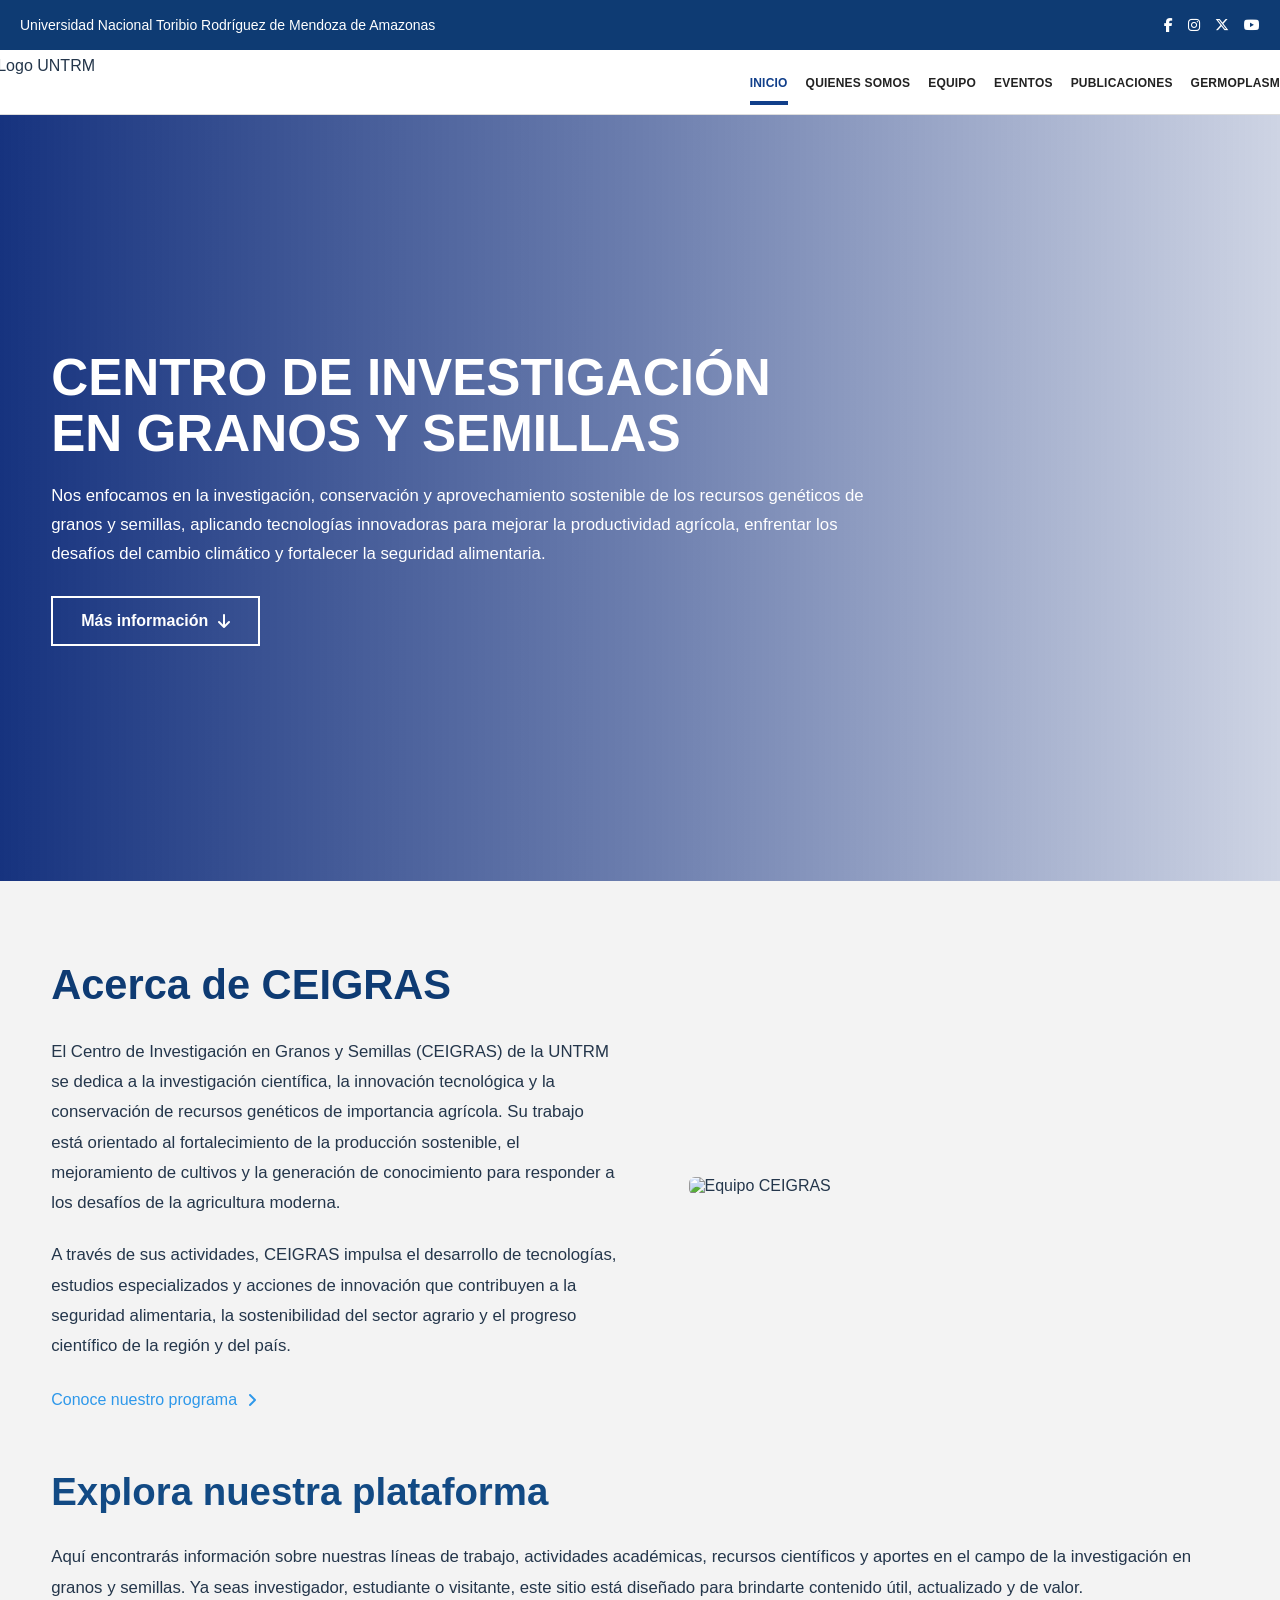
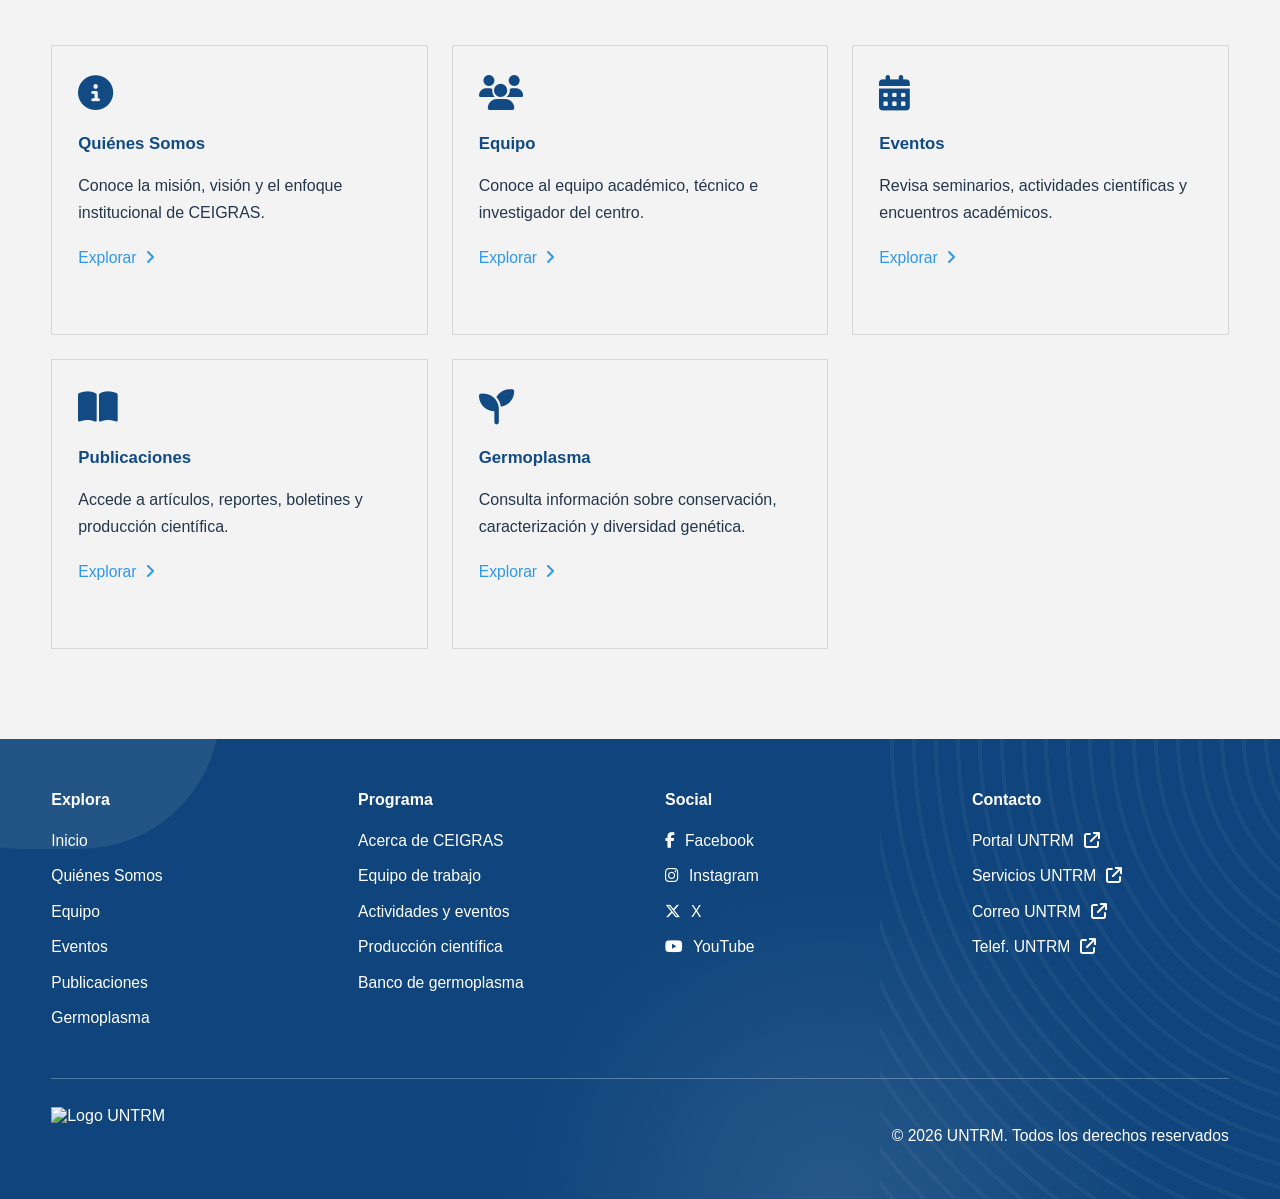
==== docs/index.html @ f695253b "updt" ====
<!DOCTYPE html>
<html lang="es">
<head>
  <meta charset="UTF-8">
  <meta name="viewport" content="width=device-width, initial-scale=1.0">
  <title>CEIGRAS - UNTRM</title>


    <link rel="stylesheet" href="styles.css">

  <link rel="stylesheet"
    href="https://cdnjs.cloudflare.com/ajax/libs/font-awesome/6.5.2/css/all.min.css">
</head>
<body>

  <!-- TOPBAR -->
  <div class="topbar">
    <div class="topbar-content">
      <div class="topbar-left">
        Universidad Nacional Toribio Rodríguez de Mendoza de Amazonas
      </div>

      <div class="topbar-right">
        <a href="https://web.facebook.com/untrm.a/?_rdc=1&_rdr" target="_blank" rel="noopener noreferrer" aria-label="Facebook">
          <i class="fab fa-facebook-f"></i>
        </a>
        <a href="https://www.instagram.com/untrmamazonas/" target="_blank" rel="noopener noreferrer" aria-label="Instagram">
          <i class="fab fa-instagram"></i>
        </a>
        <a href="https://x.com/untrm" target="_blank" rel="noopener noreferrer" aria-label="X">
          <i class="fab fa-x-twitter"></i>
        </a>
        <a href="https://www.youtube.com/@untrm" target="_blank" rel="noopener noreferrer" aria-label="YouTube">
          <i class="fab fa-youtube"></i>
        </a>
      </div>
    </div>
  </div>

  <!-- HEADER -->
  <header class="header">
    <div class="container header-content">
      <img
        src="https://github.com/Victor-Hugo-Baldera/CEIGRAS/blob/main/docs/image/blue.png?raw=true"
        alt="Logo UNTRM"
        class="logo"
      >

      <button class="menu-toggle" id="menu-toggle" aria-label="Abrir menú">
        <i class="fas fa-bars"></i>
      </button>

      <nav class="navbar" id="navbar">
        <ul>
          <li><a href="index.html" class="active">Inicio</a></li>
          <li><a href="quienes-somos.html">Quienes Somos</a></li>
          <li><a href="equipo.html">Equipo</a></li>
          <li><a href="eventos.html">Eventos</a></li>
          <li><a href="publicaciones.html">Publicaciones</a></li>
          <li><a href="germoplasma.html">Germoplasma</a></li>
        </ul>
      </nav>
    </div>
  </header>

  <!-- HERO -->
  <section class="hero">
    <div class="video-wrapper">
      <iframe
        class="hero-video"
        src="https://www.youtube.com/embed/X4vu5pUy82o?autoplay=1&mute=1&loop=1&playlist=X4vu5pUy82o&controls=0&modestbranding=1&start=3&rel=0"
        title="Video CEIGRAS"
        frameborder="0"
        allow="autoplay; fullscreen"
        allowfullscreen>
      </iframe>
    </div>

    <div class="hero-overlay"></div>

    <div class="hero-content">
      <div class="hero-text">
        <h1>
          CENTRO DE INVESTIGACIÓN <br>
          EN GRANOS Y SEMILLAS
        </h1>

        <p>
          Nos enfocamos en la investigación, conservación y aprovechamiento sostenible de los recursos genéticos de granos y semillas, aplicando tecnologías innovadoras para mejorar la productividad agrícola, enfrentar los desafíos del cambio climático y fortalecer la seguridad alimentaria.
        </p>

        <a href="quienes-somos.html" class="btn-hero">
          Más información <i class="fas fa-arrow-down"></i>
        </a>
      </div>
    </div>
  </section>

  <!-- ACERCA DE CEIGRAS -->
  <section class="about-section">
    <div class="container about-grid">
      <div class="about-text">
        <h2>Acerca de CEIGRAS</h2>

        <p>
          El Centro de Investigación en Granos y Semillas (CEIGRAS) de la UNTRM se dedica a la investigación científica, la innovación tecnológica y la conservación de recursos genéticos de importancia agrícola. Su trabajo está orientado al fortalecimiento de la producción sostenible, el mejoramiento de cultivos y la generación de conocimiento para responder a los desafíos de la agricultura moderna.
        </p>

        <p>
          A través de sus actividades, CEIGRAS impulsa el desarrollo de tecnologías, estudios especializados y acciones de innovación que contribuyen a la seguridad alimentaria, la sostenibilidad del sector agrario y el progreso científico de la región y del país.
        </p>

        <a href="quienes-somos.html" class="about-link">
          Conoce nuestro programa <i class="fas fa-angle-right"></i>
        </a>
      </div>

      <div class="about-image">
        <img
          src="https://pbs.twimg.com/media/HDjlBqubEAEdrPy.jpg"
          alt="Equipo CEIGRAS"
        >
      </div>
    </div>
  </section>

  <!-- EXPLORA NUESTRA PLATAFORMA -->
  <section class="explore-section">
    <div class="container">
      <h2>Explora nuestra plataforma</h2>

      <p class="explore-intro">
        Aquí encontrarás información sobre nuestras líneas de trabajo, actividades académicas, recursos científicos y aportes en el campo de la investigación en granos y semillas. Ya seas investigador, estudiante o visitante, este sitio está diseñado para brindarte contenido útil, actualizado y de valor.
      </p>

      <div class="explore-grid">

        <div class="explore-card">
          <div class="explore-icon">
            <i class="fas fa-circle-info"></i>
          </div>
          <h3>Quiénes Somos</h3>
          <p>
            Conoce la misión, visión y el enfoque institucional de CEIGRAS.
          </p>
          <a href="quienes-somos.html">Explorar <i class="fas fa-angle-right"></i></a>
        </div>

        <div class="explore-card">
          <div class="explore-icon">
            <i class="fas fa-users"></i>
          </div>
          <h3>Equipo</h3>
          <p>
            Conoce al equipo académico, técnico e investigador del centro.
          </p>
          <a href="equipo.html">Explorar <i class="fas fa-angle-right"></i></a>
        </div>

        <div class="explore-card">
          <div class="explore-icon">
            <i class="fas fa-calendar-alt"></i>
          </div>
          <h3>Eventos</h3>
          <p>
            Revisa seminarios, actividades científicas y encuentros académicos.
          </p>
          <a href="eventos.html">Explorar <i class="fas fa-angle-right"></i></a>
        </div>

        <div class="explore-card">
          <div class="explore-icon">
            <i class="fas fa-book-open"></i>
          </div>
          <h3>Publicaciones</h3>
          <p>
            Accede a artículos, reportes, boletines y producción científica.
          </p>
          <a href="publicaciones.html">Explorar <i class="fas fa-angle-right"></i></a>
        </div>

        <div class="explore-card">
          <div class="explore-icon">
            <i class="fas fa-seedling"></i>
          </div>
          <h3>Germoplasma</h3>
          <p>
            Consulta información sobre conservación, caracterización y diversidad genética.
          </p>
          <a href="germoplasma.html">Explorar <i class="fas fa-angle-right"></i></a>
        </div>

      </div>
    </div>
  </section>

  <!-- FOOTER -->
  <footer class="footer">
    <div class="footer-overlay"></div>

    <div class="container footer-content">
      <div class="footer-top">

        <div class="footer-column">
          <h4>Explora</h4>
          <ul>
            <li><a href="index.html">Inicio</a></li>
            <li><a href="quienes-somos.html">Quiénes Somos</a></li>
            <li><a href="equipo.html">Equipo</a></li>
            <li><a href="eventos.html">Eventos</a></li>
            <li><a href="publicaciones.html">Publicaciones</a></li>
            <li><a href="germoplasma.html">Germoplasma</a></li>
          </ul>
        </div>

        <div class="footer-column">
          <h4>Programa</h4>
          <ul>
            <li><a href="quienes-somos.html">Acerca de CEIGRAS</a></li>
            <li><a href="equipo.html">Equipo de trabajo</a></li>
            <li><a href="eventos.html">Actividades y eventos</a></li>
            <li><a href="publicaciones.html">Producción científica</a></li>
            <li><a href="germoplasma.html">Banco de germoplasma</a></li>
          </ul>
        </div>

        <div class="footer-column">
          <h4>Social</h4>
          <ul>
            <li>
              <a href="https://web.facebook.com/untrm.a/?_rdc=1&_rdr" target="_blank" rel="noopener noreferrer">
                <i class="fab fa-facebook-f"></i> Facebook
              </a>
            </li>
            <li>
              <a href="https://www.instagram.com/untrmamazonas/" target="_blank" rel="noopener noreferrer">
                <i class="fab fa-instagram"></i> Instagram
              </a>
            </li>
            <li>
              <a href="https://x.com/untrm" target="_blank" rel="noopener noreferrer">
                <i class="fab fa-x-twitter"></i> X
              </a>
            </li>
            <li>
              <a href="https://www.youtube.com/@untrm" target="_blank" rel="noopener noreferrer">
                <i class="fab fa-youtube"></i> YouTube
              </a>
            </li>
          </ul>
        </div>

        <div class="footer-column">
          <h4>Contacto</h4>
          <ul>
            <li>
              <a href="https://www.untrm.edu.pe/" target="_blank" rel="noopener noreferrer">
                Portal UNTRM <i class="fas fa-arrow-up-right-from-square"></i>
              </a>
            </li>
            <li>
              <a href="https://www.google.com/maps/place/Universidad+Nacional+Toribio+Rodr%C3%ADguez+de+Mendoza+de+Amazonas/@-6.2335356,-77.85574,17z/data=!3m1!4b1!4m6!3m5!1s0x91b6ab71f5b27271:0xfe42b2de3efad5e6!8m2!3d-6.2335409!4d-77.8531651!16s%2Fg%2F125_c890p?coh=245189&entry=tts&g_ep=EgoyMDI1MDUxMS4wIPu8ASoJLDEwMjExNDU1SAFQAw%3D%3D&skid=b320fc22-ab5b-4687-818e-54b7d80af6f4" target="_blank" rel="noopener noreferrer">
                Servicios UNTRM <i class="fas fa-arrow-up-right-from-square"></i>
              </a>
            </li>
            <li>
              <a href="informes@untrm.edu.pe">
                Correo UNTRM <i class="fas fa-arrow-up-right-from-square"></i>
              </a>
            </li>
            <li>
              <a href="tel:(041) 477694">
                Telef. UNTRM <i class="fas fa-arrow-up-right-from-square"></i>
              </a>
            </li>
          </ul>
        </div>

      </div>

      <div class="footer-divider"></div>

      <div class="footer-bottom">
        <div class="footer-logo">
          <img src="https://github.com/Victor-Hugo-Baldera/CEIGRAS/blob/main/docs/image/white.png?raw=true" alt="Logo UNTRM">
        </div>

        <div class="footer-copy">
          © 2026 UNTRM. Todos los derechos reservados
        </div>
      </div>
    </div>
  </footer>

  <script>
    const toggle = document.getElementById("menu-toggle");
    const navbar = document.getElementById("navbar");

    toggle.addEventListener("click", () => {
      navbar.classList.toggle("active");
    });
  </script>

</body>
</html>
---- docs/styles.css ----
* {
  margin: 0;
  padding: 0;
  box-sizing: border-box;
}

:root {
  --blue-dark: #0e3b73;
  --blue-main: #113f8a;
  --blue-light: #2e98ea;
  --text-dark: #24364b;
  --bg-soft: #f3f3f3;
}

html,
body {
  overflow-x: hidden;
}

body {
  font-family: 'Montserrat', sans-serif;
  color: var(--text-dark);
  background: #fff;
}

/* CONTENEDOR */
.container {
  width: 92%;
  max-width: 1300px;
  margin: 0 auto;
}

/* TOPBAR */
.topbar {
  background: var(--blue-dark);
  color: #fff;
  font-size: 14px;
  padding: 0 20px;
}

.topbar-content {
  width: 100%;
  min-height: 50px;
  display: flex;
  justify-content: space-between;
  align-items: center;
}

.topbar-left {
  margin-left: 0;
  font-weight: 500;
}

.topbar-right {
  display: flex;
  gap: 15px;
}

.topbar a {
  color: #fff;
  text-decoration: none;
  transition: 0.3s;
}

.topbar a:hover {
  transform: translateY(-2px);
  opacity: 0.8;
}

/* HEADER */
.header {
  background: #fff;
  border-bottom: 1px solid #ddd;
}

.header-content {
  display: flex;
  align-items: center;
  justify-content: space-between;  
  height: 64px;
  padding: 0 40px;  
}

.logo {
  height: 50px;
  width: auto;  margin-left: -110px;
  display: block;
  flex-shrink: 0;
}

/* NAVBAR */
.navbar {
  flex: 0 0 auto;
  margin-left: auto;
  margin-right: -100px;
}

.navbar ul {
  list-style: none;
  display: flex;
  align-items: center;
  gap: 18px;
}

.navbar a {
  text-decoration: none;
  color: #222;
  font-weight: 700;
  font-size: 12px;
  letter-spacing: 0.2px;
  position: relative;
  padding: 29px 0 27px;
  display: inline-block;
  text-transform: uppercase;
}

.navbar a:hover {
  color: var(--blue-main);
}

.navbar a.active {
  color: var(--blue-main);
}

.navbar a.active::after {
  content: "";
  position: absolute;
  width: 100%;
  height: 4px;
  background: var(--blue-main);
  bottom: 12px;
  left: 0;
}

/* HERO */
.hero {
  position: relative;
  width: 100vw;
  height: calc(100vh - 134px);
  min-height: 650px;
  overflow: hidden;
}

.video-wrapper {
  position: absolute;
  inset: 0;
  overflow: hidden;
}

.hero-video {
  position: absolute;
  top: 50%;
  left: 50%;
  width: 100vw;
  height: 56.25vw;
  min-width: 177.78vh;
  min-height: 100vh;
  transform: translate(-50%, -50%);
  pointer-events: none;
}

.hero-overlay {
  position: absolute;
  inset: 0;
  background: linear-gradient(
    to right,
    rgba(10, 40, 120, 0.95),
    rgba(10, 40, 120, 0.60),
    rgba(10, 40, 120, 0.20)
  );
}

.hero-content {
  position: relative;
  height: 100%;
  display: flex;
  align-items: center;
}

.hero-text {
  width: 92%;
  max-width: 1300px;
  margin: 0 auto;
  color: white;
}

.hero-text h1 {
  font-size: 3.2rem;
  line-height: 1.1;
  margin-bottom: 20px;
  max-width: 780px;
  font-weight: 800;
}

.hero-text p {
  max-width: 840px;
  line-height: 1.7;
  margin-bottom: 28px;
  font-size: 1.05rem;
  font-weight: 400;
}

.btn-hero {
  border: 2px solid white;
  padding: 14px 28px;
  color: white;
  text-decoration: none;
  display: inline-flex;
  align-items: center;
  gap: 10px;
  font-weight: 700;
  transition: 0.3s;
}

.btn-hero:hover {
  background: rgba(255, 255, 255, 0.10);
}

/* ACERCA DE CEIGRAS */
.about-section {
  background: var(--bg-soft);
  padding: 80px 0 30px;
}

.about-grid {
  display: grid;
  grid-template-columns: 1.05fr 1fr;
  gap: 70px;
  align-items: center;
}

.about-text h2 {
  font-size: 2.6rem;
  color: var(--blue-dark);
  margin-bottom: 28px;
  font-weight: 800;
}

.about-text p {
  font-size: 1.05rem;
  line-height: 1.8;
  margin-bottom: 22px;
  max-width: 700px;
  font-weight: 400;
}

.about-link {
  display: inline-flex;
  align-items: center;
  gap: 10px;
  margin-top: 8px;
  color: var(--blue-light);
  font-size: 1rem;
  text-decoration: none;
  border-bottom: 1px solid transparent;
  transition: 0.3s;
  font-weight: 500;
}

.about-link:hover {
  border-color: var(--blue-light);
}

.about-image img {
  width: 100%;
  max-width: 700px;
  display: block;
  border-radius: 6px;
  object-fit: cover;
  margin-left: auto;
}

/* EXPLORA NUESTRA PLATAFORMA */
.explore-section {
  background: #f3f3f3;
  padding: 30px 0 90px;
}

.explore-section h2 {
  font-size: 2.4rem;
  color: #124a84;
  margin-bottom: 28px;
  font-weight: 800;
}

.explore-intro {
  font-size: 1.05rem;
  line-height: 1.8;
  max-width: 1200px;
  color: #24364b;
  margin-bottom: 42px;
}

.explore-grid {
  display: grid;
  grid-template-columns: repeat(5, 1fr);
  gap: 24px;
}

.explore-card {
  background: transparent;
  border: 1px solid #d7d7d7;
  padding: 28px 26px;
  min-height: 290px;
  transition: 0.3s ease;
}

.explore-card:hover {
  transform: translateY(-4px);
  background: #ffffff;
}

.explore-icon {
  font-size: 2.2rem;
  color: #124a84;
  margin-bottom: 18px;
}

.explore-card h3 {
  font-size: 1.05rem;
  line-height: 1.45;
  color: #124a84;
  margin-bottom: 16px;
  font-weight: 800;
}

.explore-card p {
  font-size: 1rem;
  line-height: 1.7;
  color: #24364b;
  margin-bottom: 22px;
}

.explore-card a {
  color: #2e98ea;
  text-decoration: none;
  font-size: 0.98rem;
  display: inline-flex;
  align-items: center;
  gap: 8px;
  font-weight: 500;
}

.explore-card a:hover {
  text-decoration: underline;
}

/* FOOTER */
.footer {
  position: relative;
  background: #0f457c;
  color: #ffffff;
  overflow: hidden;
  padding: 52px 0 34px;
}

.footer::before {
  content: "";
  position: absolute;
  top: -30px;
  left: -120px;
  width: 340px;
  height: 140px;
  background: rgba(255, 255, 255, 0.08);
  border-radius: 0 0 180px 180px;
}

.footer::after {
  content: "";
  position: absolute;
  right: -120px;
  top: 0;
  width: 520px;
  height: 100%;
  background:
    repeating-radial-gradient(
      circle at top right,
      rgba(255,255,255,0.12) 0 4px,
      transparent 4px 22px
    );
  opacity: 0.35;
  pointer-events: none;
}

.footer-overlay {
  position: absolute;
  inset: 0;
  background:
    radial-gradient(circle at 65% 100%, rgba(255,255,255,0.10), transparent 35%);
  pointer-events: none;
}

.footer-content {
  position: relative;
  z-index: 2;
}

.footer-top {
  display: grid;
  grid-template-columns: repeat(4, 1fr);
  gap: 50px;
}

.footer-column h4 {
  font-size: 1rem;
  margin-bottom: 20px;
  font-weight: 700;
}

.footer-column ul {
  list-style: none;
}

.footer-column li {
  margin-bottom: 12px;
}

.footer-column a {
  color: #ffffff;
  text-decoration: none;
  font-size: 0.98rem;
  display: inline-flex;
  align-items: center;
  gap: 10px;
  line-height: 1.5;
  font-weight: 500;
}

.footer-column a:hover {
  opacity: 0.85;
}

.footer-divider {
  height: 1px;
  background: rgba(255, 255, 255, 0.28);
  margin: 36px 0 28px;
}

.footer-bottom {
  display: flex;
  justify-content: space-between;
  align-items: center;
  gap: 30px;
}

.footer-logo img {
  height: 58px;
  width: auto;
  display: block;
}

.footer-copy {
  font-size: 0.98rem;
  text-align: right;
}

/* HERO DE PÁGINA INTERNA */
.page-hero {
  background: #f3f3f3;
  padding: 60px 0 50px;
}

.page-hero h1 {
  font-size: 2.7rem;
  color: #124a84;
  margin-bottom: 12px;
  font-weight: 800;
}

.page-hero p {
  max-width: 900px;
  font-size: 1.05rem;
  line-height: 1.7;
  color: #24364b;
}

/* QUIÉNES SOMOS */
.identity-section {
  background: #f3f3f3;
  padding: 10px 0 70px;
}

.identity-grid {
  display: grid;
  grid-template-columns: 1.1fr 0.9fr;
  gap: 50px;
  align-items: center;
}

.identity-box {
  background: #ffffff;
  border-left: 6px solid #113f8a;
  padding: 38px 36px;
  box-shadow: 0 10px 28px rgba(0, 0, 0, 0.06);
  border-radius: 8px;
}

.identity-box h2 {
  font-size: 2rem;
  color: #113f8a;
  margin-bottom: 10px;
  font-weight: 800;
}

.identity-line {
  width: 90px;
  height: 4px;
  background: #113f8a;
  margin-bottom: 22px;
  border-radius: 5px;
}

.identity-box p {
  font-size: 1.04rem;
  line-height: 1.8;
  color: #24364b;
  margin-bottom: 18px;
}

.identity-box p:last-child {
  margin-bottom: 0;
}

.identity-image img {
  width: 100%;
  display: block;
  border-radius: 10px;
  object-fit: cover;
  min-height: 430px;
}

/* MISIÓN - VISIÓN - OBJETIVOS */
.mv-section {
  background: #113f8a;
  padding: 75px 0;
}

.mv-grid {
  display: grid;
  grid-template-columns: repeat(3, 1fr);
  gap: 28px;
}

.mv-card {
  background: rgba(255, 255, 255, 0.08);
  border: 1px solid rgba(255, 255, 255, 0.14);
  border-radius: 12px;
  padding: 34px 26px;
  color: #ffffff;
  transition: 0.3s ease;
}

.mv-card:hover {
  transform: translateY(-4px);
  background: rgba(255, 255, 255, 0.12);
}

.mv-icon {
  width: 70px;
  height: 70px;
  border-radius: 50%;
  background: #ffffff;
  color: #113f8a;
  display: flex;
  align-items: center;
  justify-content: center;
  font-size: 1.8rem;
  margin-bottom: 18px;
}

.mv-card h3 {
  font-size: 1.7rem;
  margin-bottom: 14px;
  font-weight: 700;
}

.mv-card p {
  font-size: 1rem;
  line-height: 1.8;
}

/* IMAGEN FINAL */
.final-image img {
  width: 100%;
  height: 360px;
  object-fit: cover;
  display: block;
}

/* RESPONSIVE */
@media (max-width: 1300px) {
  .explore-grid {
    grid-template-columns: repeat(3, 1fr);
  }
}

@media (max-width: 1100px) {
  .about-grid,
  .identity-grid {
    grid-template-columns: 1fr;
    gap: 40px;
  }

  .about-image img {
    margin-left: 0;
    max-width: 100%;
  }

  .identity-image img {
    min-height: auto;
    max-height: 500px;
  }
}

@media (max-width: 992px) {
  .header-content {
    flex-direction: row;
    justify-content: center;
    height: auto;
    padding: 15px 0;
    gap: 10px;
  }

  .logo {
    margin-left: 0;
  }

  .navbar ul {
    flex-wrap: wrap;
    justify-content: center;
    gap: 18px;
  }

  .hero {
    height: 85vh;
    min-height: 560px;
  }

  .hero-text h1 {
    font-size: 2.7rem;
  }

  .hero-text p {
    font-size: 1rem;
  }

  .explore-grid {
    grid-template-columns: repeat(2, 1fr);
  }

  .footer-top {
    grid-template-columns: repeat(2, 1fr);
    gap: 35px;
  }

  .footer-bottom {
    flex-direction: column;
    align-items: flex-start;
  }

  .footer-copy {
    text-align: left;
  }

  .mv-grid {
    grid-template-columns: 1fr;
  }
}

@media (max-width: 768px) {
  .topbar-content {
    flex-direction: column;
    justify-content: center;
    gap: 8px;
    padding: 10px 0;
    text-align: center;
  }

  .hero-text h1 {
    font-size: 2.2rem;
  }

  .about-section {
    padding: 65px 0 25px;
  }

  .about-text h2,
  .explore-section h2,
  .page-hero h1 {
    font-size: 2rem;
  }

  .about-text p,
  .page-hero p {
    font-size: 1rem;
  }

  .explore-section {
    padding: 25px 0 70px;
  }

  .explore-grid,
  .footer-top {
    grid-template-columns: 1fr;
  }

  .footer-logo img {
    height: 50px;
  }

  .identity-box {
    padding: 28px 22px;
  }

  .identity-box h2 {
    font-size: 1.7rem;
  }

  .mv-section {
    padding: 55px 0;
  }

  .mv-card h3 {
    font-size: 1.4rem;
  }

  .final-image img {
    height: 220px;
  }
}

/* TEAM */
/* =========================
   PERSONAL
========================= */
.team-section {
  background: #f3f3f3;
  padding: 10px 0 80px;
}

.team-section-alt {
  padding-top: 20px;
}

.team-section h2 {
  font-size: 2.4rem;
  color: #124a84;
  margin-bottom: 44px;
  font-weight: 800;
}

.team-grid {
  display: grid;
  grid-template-columns: repeat(4, 1fr);
  gap: 42px 28px;
  justify-items: center;
}

.team-card {
  text-align: center;
  cursor: pointer;
  transition: 0.3s ease;
  width: 100%;
  max-width: 260px;
}

.team-card:hover {
  transform: translateY(-5px);
}

.team-card img {
  width: 170px;
  height: 170px;
  border-radius: 50%;
  object-fit: cover;
  display: block;
  margin: 0 auto 16px;
  transition: 0.3s ease;
}

.team-card:hover img {
  transform: scale(1.04);
}

.team-card p {
  font-size: 1rem;
  font-weight: 600;
  line-height: 1.5;
  color: #24364b;
}

/* MODAL */
.modal {
  display: none;
  position: fixed;
  inset: 0;
  z-index: 9999;
  background: rgba(0, 0, 0, 0.55);
  justify-content: center;
  align-items: center;
  padding: 30px;
}

.modal-content {
  background: #ffffff;
  width: 100%;
  max-width: 1150px;
  padding: 36px 48px 40px;
  border-radius: 4px;
  position: relative;
  box-shadow: 0 20px 50px rgba(0, 0, 0, 0.25);
}

.close {
  position: absolute;
  top: 18px;
  right: 18px;
  width: 46px;
  height: 46px;
  border: 1px solid #d8d8d8;
  background: #fff;
  font-size: 2rem;
  line-height: 1;
  cursor: pointer;
  color: #222;
}

#modal-title {
  font-size: 2rem;
  color: #124a84;
  font-weight: 800;
  margin-bottom: 14px;
}

.modal-divider {
  height: 1px;
  background: #d7d7d7;
  margin-bottom: 30px;
}

.modal-body {
  display: grid;
  grid-template-columns: 220px 1fr;
  gap: 36px;
  align-items: start;
}

.modal-body img {
  width: 100%;
  max-width: 220px;
  border-radius: 4px;
  display: block;
}

.modal-text-box h3 {
  font-size: 1.2rem;
  color: #333;
  margin-bottom: 14px;
  font-weight: 800;
}

.modal-text-box p {
  font-size: 1.05rem;
  line-height: 1.6;
  color: #444;
}

/* RESPONSIVE PERSONAL */
@media (max-width: 1100px) {
  .team-grid {
    grid-template-columns: repeat(3, 1fr);
  }

  .modal-content {
    padding: 30px;
  }
}

@media (max-width: 992px) {
  .team-grid {
    grid-template-columns: repeat(2, 1fr);
  }

  .modal-body {
    grid-template-columns: 1fr;
  }

  .modal-body img {
    max-width: 260px;
  }
}

@media (max-width: 600px) {
  .team-grid {
    grid-template-columns: 1fr;
  }

  .modal {
    padding: 16px;
  }

  .modal-content {
    padding: 22px 18px 24px;
  }

  #modal-title {
    font-size: 1.5rem;
    padding-right: 40px;
  }

  .close {
    width: 40px;
    height: 40px;
    font-size: 1.7rem;
    top: 12px;
    right: 12px;
  }
}

/* =========================
   EVENTOS
========================= */
.events-section {
  background: #f3f3f3;
  padding: 10px 0 70px;
}

.events-grid {
  display: grid;
  grid-template-columns: repeat(3, 1fr);
  gap: 26px;
}

.event-card {
  background: #fff;
  border-radius: 16px;
  overflow: hidden;
  box-shadow: 0 12px 28px rgba(0, 0, 0, 0.08);
  transition: 0.3s ease;
}

.event-card:hover {
  transform: translateY(-6px);
}

.event-image-wrap {
  position: relative;
}

.event-image {
  width: 100%;
  height: 250px;
  object-fit: cover;
  display: block;
}

.event-tag {
  position: absolute;
  top: 14px;
  left: 14px;
  background: #0077d9;
  color: #fff;
  font-size: 0.95rem;
  font-weight: 700;
  padding: 12px 18px;
  border-radius: 6px;
}

.event-date-box {
  position: absolute;
  top: 14px;
  right: 14px;
  width: 66px;
  background: #fff;
  border-radius: 12px;
  text-align: center;
  padding: 12px 8px;
  box-shadow: 0 8px 18px rgba(0, 0, 0, 0.10);
}

.event-date-box .month {
  display: block;
  font-size: 0.9rem;
  font-weight: 700;
  color: #124a84;
  margin-bottom: 4px;
}

.event-date-box .day {
  display: block;
  font-size: 2rem;
  line-height: 1;
  font-weight: 800;
  color: #124a84;
}

.event-date-box .year {
  display: block;
  font-size: 0.9rem;
  color: #2e98ea;
  margin-top: 6px;
}

.event-content {
  padding: 22px 24px 20px;
}

.event-meta {
  font-size: 1rem;
  color: #6b7280;
  margin-bottom: 14px;
  display: flex;
  align-items: center;
  gap: 8px;
}

.event-content h3 {
  font-size: 1.15rem;
  line-height: 1.45;
  color: #0f3f79;
  margin-bottom: 14px;
  font-weight: 800;
}

.event-content p {
  font-size: 1rem;
  line-height: 1.7;
  color: #6b7280;
  margin-bottom: 18px;
}

.event-btn {
  display: inline-flex;
  align-items: center;
  gap: 10px;
  background: #0f3f79;
  color: #fff;
  text-decoration: none;
  padding: 14px 18px;
  border-radius: 10px;
  font-weight: 700;
}

.event-btn:hover {
  opacity: 0.92;
}

/* =========================
   DETALLE DE EVENTO / NOTICIA
========================= */
.news-detail-section {
  background: #f3f3f3;
  padding: 70px 0 80px;
}

.news-detail-grid {
  display: grid;
  grid-template-columns: 1.55fr 0.75fr;
  gap: 34px;
  align-items: start;
}

.news-main {
  background: #fff;
  padding: 36px 40px;
  border-radius: 14px;
  box-shadow: 0 12px 26px rgba(0, 0, 0, 0.06);
}

.news-main h1 {
  font-size: 2rem;
  line-height: 1.35;
  color: #0f3f79;
  margin-bottom: 12px;
  font-weight: 800;
}

.news-author {
  font-size: 0.8rem;
  font-weight: 700;
  color: #124a84;
  text-transform: uppercase;
  margin-bottom: 8px;
}

.news-date {
  font-size: 0.9rem;
  color: #6b7280;
  margin-bottom: 24px;
}

.news-main-image {
  width: 100%;
  max-width: 700px;
  display: block;
  margin: 0 auto 28px;
  border-radius: 8px;
}

.news-text p {
  font-size: 1rem;
  line-height: 1.9;
  color: #4b5563;
  margin-bottom: 18px;
  text-align: justify;
}

.news-share {
  display: flex;
  align-items: center;
  gap: 10px;
  margin-top: 24px;
  flex-wrap: wrap;
}

.news-share span {
  font-weight: 600;
  color: #24364b;
  margin-right: 4px;
}

.news-share a {
  width: 34px;
  height: 34px;
  border-radius: 50%;
  display: inline-flex;
  align-items: center;
  justify-content: center;
  background: #0f3f79;
  color: #fff;
  text-decoration: none;
  font-size: 0.9rem;
}

/* SIDEBAR */
.news-sidebar {
  background: #fff;
  border-radius: 14px;
  overflow: hidden;
  box-shadow: 0 12px 26px rgba(0, 0, 0, 0.06);
  position: sticky;
  top: 20px;
}

.news-sidebar h3 {
  background: #0f3f79;
  color: #fff;
  font-size: 1rem;
  font-weight: 700;
  padding: 14px 18px;
}

.sidebar-news-list {
  max-height: 520px;
  overflow-y: auto;
}

.sidebar-news-item {
  display: grid;
  grid-template-columns: 82px 1fr;
  gap: 12px;
  padding: 14px 16px;
  border-bottom: 1px solid #e5e7eb;
  text-decoration: none;
}

.sidebar-news-item img {
  width: 82px;
  height: 58px;
  object-fit: cover;
  border-radius: 4px;
}

.sidebar-news-item h4 {
  font-size: 0.88rem;
  line-height: 1.35;
  color: #0f3f79;
  margin-bottom: 6px;
  font-weight: 700;
}

.sidebar-news-item span {
  font-size: 0.78rem;
  color: #6b7280;
}

.sidebar-more-link {
  display: block;
  text-align: center;
  padding: 14px 16px;
  color: #0f3f79;
  font-weight: 700;
  text-decoration: none;
}

/* RESPONSIVE EVENTOS */
@media (max-width: 1200px) {
  .events-grid {
    grid-template-columns: repeat(2, 1fr);
  }

  .news-detail-grid {
    grid-template-columns: 1fr;
  }

  .news-sidebar {
    position: static;
  }
}

@media (max-width: 768px) {
  .events-grid {
    grid-template-columns: 1fr;
  }

  .news-main {
    padding: 24px 20px;
  }

  .news-main h1 {
    font-size: 1.5rem;
  }
}

/* =========================
   PUBLICACIONES 
========================= */
.journal-section {
  background: #f3f3f3;
  padding: 10px 0 80px;
}

.journal-grid {
  display: grid;
  grid-template-columns: repeat(3, 1fr);
  gap: 24px;
  align-items: start;
}

.journal-card {
  background: #fff;
  border-radius: 16px;
  overflow: hidden;
  box-shadow: 0 10px 26px rgba(0, 0, 0, 0.08);
  transition: 0.3s ease;
  text-align: center;
}

.journal-card:hover {
  transform: translateY(-6px);
}

.journal-image-wrap {
  position: relative;
  padding: 12px 12px 0;
}

.journal-image {
  width: 100%;
  height: 430px;
  object-fit: cover;
  border-radius: 8px 8px 0 0;
  display: block;
}

.journal-tag {
  position: absolute;
  top: 24px;
  left: 24px;
  background: #0077d9;
  color: #fff;
  font-size: 0.95rem;
  font-weight: 700;
  padding: 12px 16px;
  border-radius: 6px;
}

.journal-date-box {
  position: absolute;
  top: 24px;
  right: 24px;
  width: 56px;
  background: #fff;
  border-radius: 12px;
  text-align: center;
  padding: 12px 6px;
  box-shadow: 0 8px 18px rgba(0, 0, 0, 0.10);
}

.journal-date-box .month {
  display: block;
  font-size: 0.85rem;
  font-weight: 700;
  color: #4b6785;
  margin-bottom: 6px;
}

.journal-date-box .day {
  display: block;
  font-size: 2rem;
  line-height: 1;
  font-weight: 800;
  color: #124a84;
}

.journal-date-box .year {
  display: block;
  font-size: 0.8rem;
  color: #2e98ea;
  margin-top: 8px;
}

.journal-content {
  padding: 18px 18px 22px;
}

.journal-content h3 {
  font-size: 0.98rem;
  line-height: 1.5;
  color: #0f3f79;
  font-weight: 800;
  min-height: 62px;
  margin-bottom: 18px;
}

.journal-btn {
  display: inline-flex;
  align-items: center;
  gap: 10px;
  background: #0f3f79;
  color: #fff;
  text-decoration: none;
  padding: 13px 22px;
  border-radius: 10px;
  font-weight: 700;
}

.journal-btn:hover {
  opacity: 0.92;
}

/* RESPONSIVE */
@media (max-width: 1200px) {
  .journal-grid {
    grid-template-columns: repeat(2, 1fr);
  }
}

@media (max-width: 768px) {
  .journal-grid {
    grid-template-columns: 1fr;
  }

  .journal-image {
    height: 380px;
  }
}
/* GERMPOLASMA */
.germoplasma-intro {
  padding: 40px 0;
  text-align: center;
  color: #555;
}

.germoplasma-section {
  padding: 60px 0;
  background: #f3f3f3;
}

.germoplasma-grid {
  display: grid;
  grid-template-columns: repeat(4, 1fr);
  gap: 25px;
}

.germ-card {
  background: #fff;
  border-radius: 14px;
  overflow: hidden;
  box-shadow: 0 10px 20px rgba(0,0,0,0.08);
  transition: 0.3s;
}

.germ-card:hover {
  transform: translateY(-6px);
}

.germ-card img {
  width: 100%;
  height: 220px;
  object-fit: cover;
}

.germ-content {
  padding: 20px;
}

.germ-content h3 {
  color: #0f3f79;
  margin-bottom: 8px;
}

.germ-content p {
  font-size: 0.95rem;
  color: #555;
}

.germ-link {
  display: inline-block;
  margin-top: 15px;
  padding: 10px 20px;
  background: #113f8a;
  color: #fff;
  text-decoration: none;
  border-radius: 6px;
  font-weight: 600;
  font-size: 0.9rem;
  transition: 0.3s;
}

.germ-link:hover {
  background: #0e3b73;
  transform: translateX(3px);
}


.news-gallery {
  margin-top: 40px;
}

.gallery-grid {
  display: grid;
  grid-template-columns: repeat(3, 1fr);
  gap: 15px;
}

.gallery-grid img {
  width: 100%;
  height: 180px;
  object-fit: cover;
  border-radius: 10px;
  transition: 0.3s;
}

.gallery-grid img:hover {
  transform: scale(1.05);
}


/* =========================
   MENU MOVIL
========================= */
.menu-toggle {
  display: none;
  background: none;
  border: none;
  font-size: 1.8rem;
  color: var(--blue-main);
  cursor: pointer;
}

@media (max-width: 768px) {
  .header-content {
    flex-direction: row !important;
    justify-content: space-between;
    align-items: center;
    padding: 12px 20px;
    position: relative;
  }

  .logo {
    margin-left: 0 !important;
    height: 42px;
  }

  .menu-toggle {
    display: block;
  }

  .navbar {
    position: absolute;
    top: 100%;
    left: 0;
    width: 100%;
    margin-left: 0;
    margin-right: 0;
    background: #ffffff;
    border-top: 1px solid #e5e7eb;
    box-shadow: 0 10px 20px rgba(0,0,0,0.08);
    display: none;
    z-index: 999;
  }

  .navbar.active {
    display: block;
  }

  .navbar ul {
    flex-direction: column;
    align-items: flex-start;
    gap: 0;
    padding: 10px 0;
  }

  .navbar li {
    width: 100%;
  }

  .navbar a {
    display: block;
    width: 100%;
    padding: 14px 20px;
    font-size: 14px;
    border-bottom: 1px solid #f1f1f1;
  }

  .navbar a.active::after {
    display: none;
  }
}


/* RESPONSIVE GERMPOLASMA */

/* Tablet */
@media (max-width: 992px) {
  .germoplasma-grid {
    grid-template-columns: repeat(2, 1fr);
  }

  .gallery-grid {
    grid-template-columns: repeat(2, 1fr);
  }
}

/* Celular */
@media (max-width: 768px) {
  .germoplasma-grid {
    grid-template-columns: 1fr;
  }

  .gallery-grid {
    grid-template-columns: 1fr;
  }
}

.social-links a {
  text-decoration: none;
  margin-right: 10px;
  font-size: 22px;
  display: inline-block;
}

.social-links a i {
  vertical-align: middle;
}

.team-card p {
  margin-top: 10px;
  font-weight: 600;
  color: #163a63;
}

.team-card img {
  border-radius: 50%;
  cursor: pointer;
  transition: 0.3s;
}

.team-card img:hover {
  transform: scale(1.05);
}

.social-links a {
  font-size: 26px;
  margin: 0 8px;
  text-decoration: none;
}

/* Colores */
.google {
  color: #4285F4;
}

.github {
  color: #181717;
}


.journal-grid {
  display: grid;
  grid-template-columns: repeat(3, 1fr);
  gap: 28px;
}

@media (max-width: 992px) {
  .journal-grid {
    grid-template-columns: repeat(2, 1fr);
  }
}

@media (max-width: 576px) {
  .journal-grid {
    grid-template-columns: 1fr;
  }
}
.journal-image {
  width: 100%;
  max-height: 300px;
  height: auto;
  display: block;
  border-radius: 18px;
}


.team-grid {
  display: grid;
  grid-template-columns: repeat(4, 1fr);
  gap: 40px;
  justify-items: center;
}

.team-card {
  text-align: center;
}

.team-card img {
  width: 150px;
  height: 150px;
  border-radius: 50%;
  object-fit: cover;
}

.team-card p {
  margin-top: 10px;
  font-weight: 600;
  color: #163a63;
}

.social-links {
  margin-top: 8px;
}

.social-links a {
  font-size: 26px;
  margin: 0 8px;
  text-decoration: none;
}

.google {
  color: #4285F4;
}

.github {
  color: #181717;
}

@media (max-width: 900px) {
  .team-grid {
    grid-template-columns: repeat(2, 1fr);
  }
}

@media (max-width: 500px) {
  .team-grid {
    grid-template-columns: 1fr;
  }
}

/* ICONOS REDES */
.social-links a {
  font-size: 26px;
  margin: 0 8px;
  text-decoration: none;
  transition: transform 0.2s;
}

.social-links a:hover {
  transform: scale(1.15);
}

/* GOOGLE SCHOLAR (azul) */
.social-links a.google {
  color: #4285F4;
}

/* GITHUB (negro original) */
.social-links a.github {
  color: #181717;
}

body {
  font-family: Arial, sans-serif;
}

.gallery-grid {
  display: grid;
  grid-template-columns: repeat(auto-fit, minmax(180px, 1fr));
  gap: 10px;
}

.gallery-grid img {
  width: 100%;
  border-radius: 8px;
  cursor: pointer;
  transition: transform 0.3s ease;
}

.gallery-grid img:hover {
  transform: scale(1.03);
}

.modal {
  display: none;
  position: fixed;
  z-index: 999;
  left: 0;
  top: 0;
  width: 100%;
  height: 100%;
  background-color: rgba(0, 0, 0, 0.85);
  justify-content: center;
  align-items: center;
}

.modal-contenido {
  max-width: 90%;
  max-height: 85%;
  border-radius: 10px;
}

.cerrar {
  position: absolute;
  top: 20px;
  right: 35px;
  color: white;
  font-size: 40px;
  font-weight: bold;
  cursor: pointer;
}
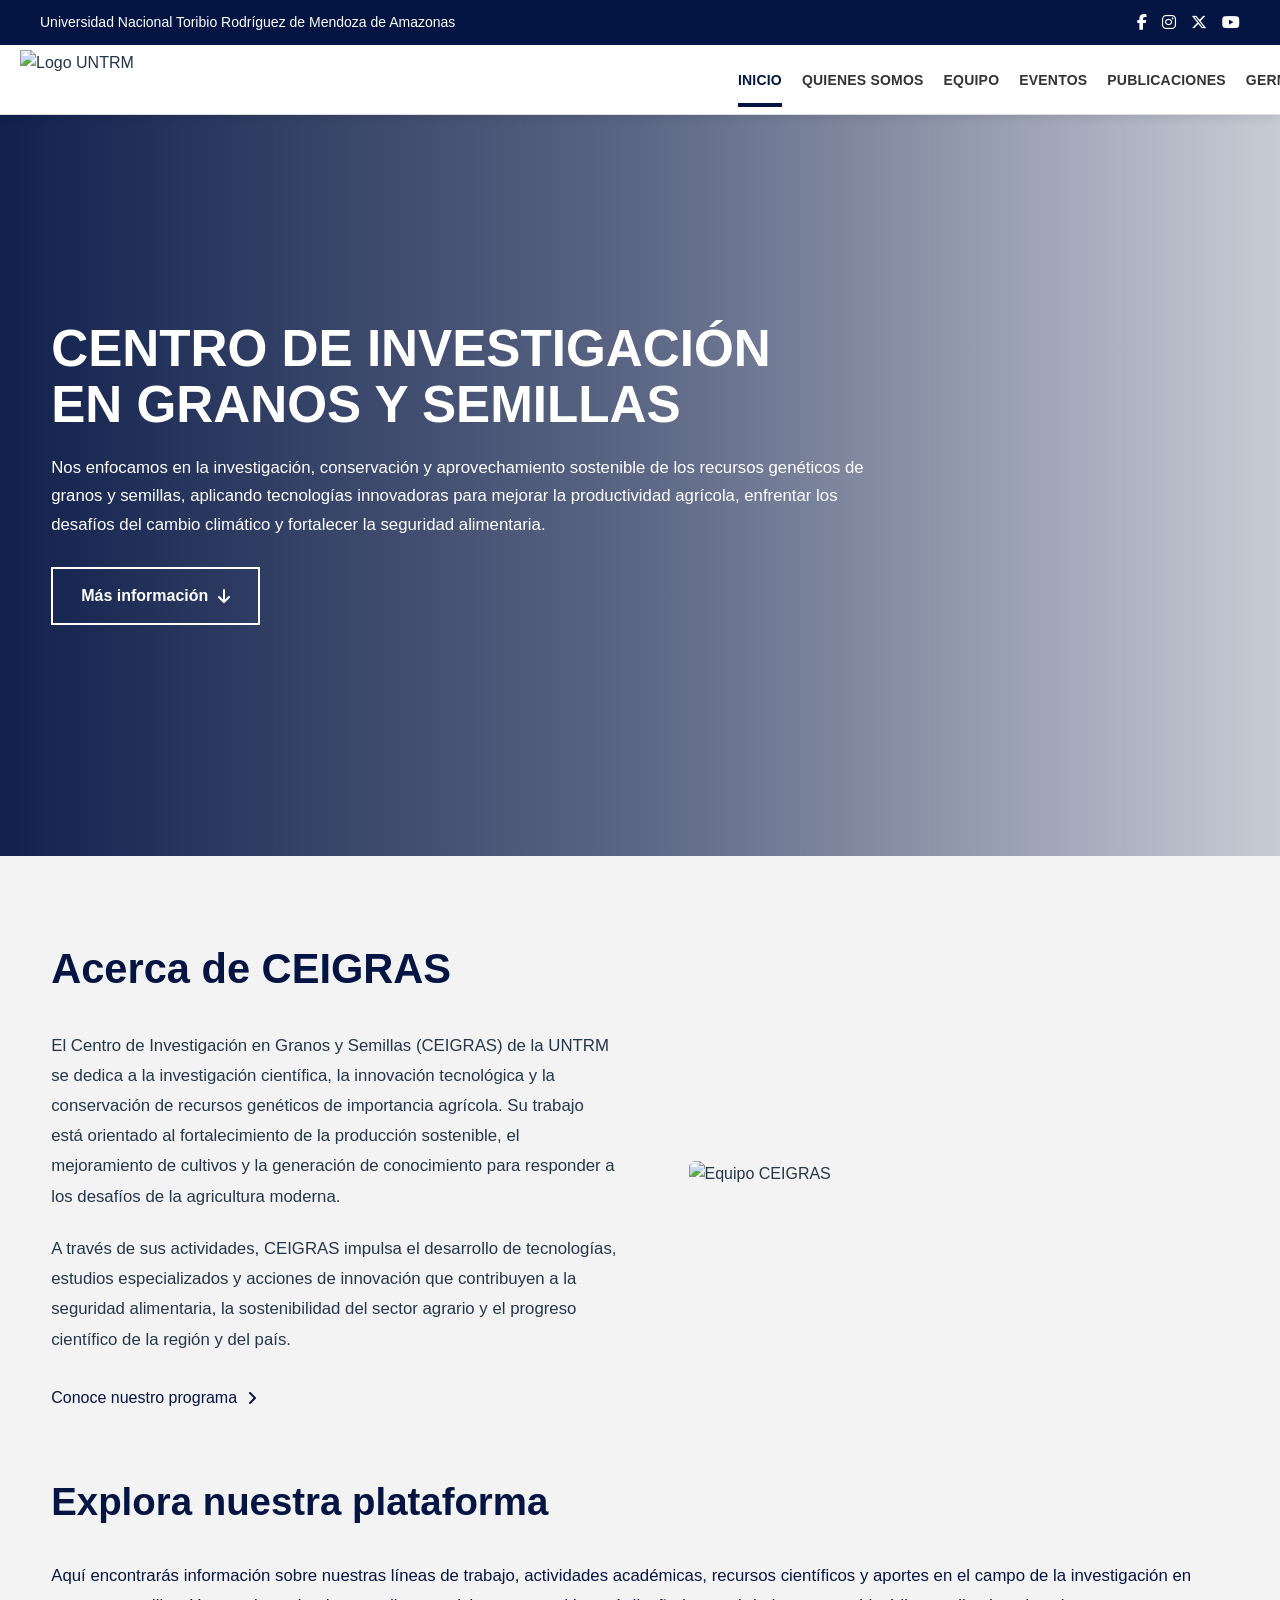
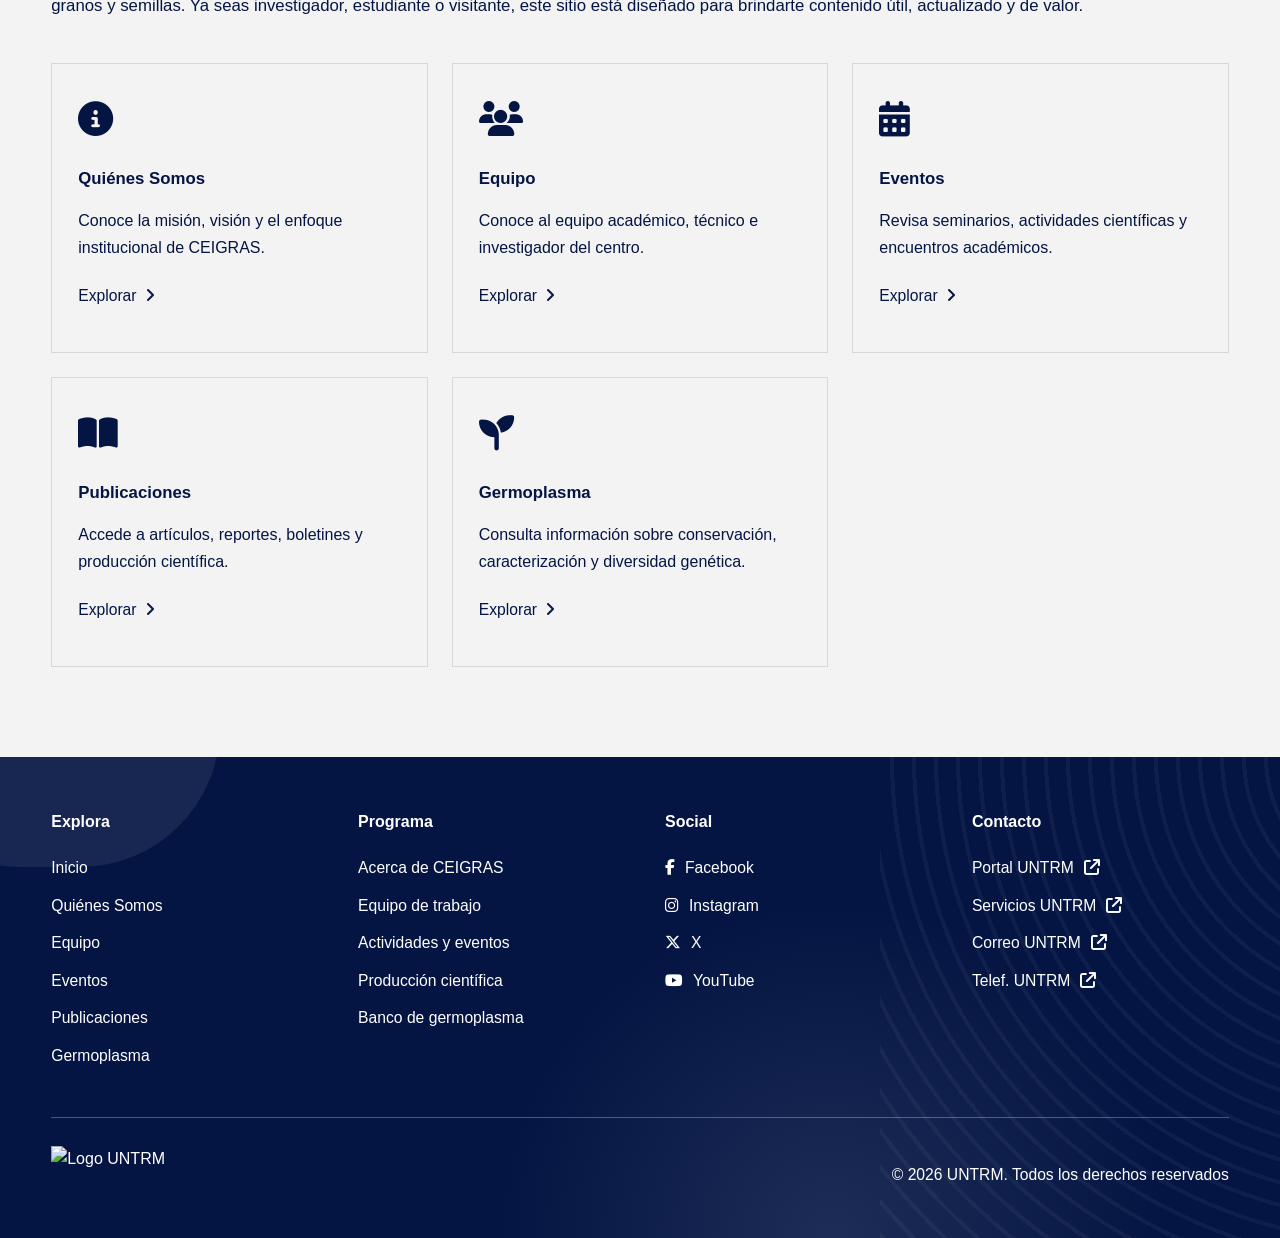
==== commit addfc42a: "updt" ====
--- a/docs/index.html
+++ b/docs/index.html
@@ -44,6 +44,10 @@
         src="https://github.com/Victor-Hugo-Baldera/CEIGRAS/blob/main/docs/image/blue.png?raw=true"
         alt="Logo UNTRM"
         class="logo"
+        onclick="window.location.href='index.html'"
+        role="link"
+        tabindex="0"
+        onkeydown="if(event.key==='Enter'||event.key===' '){event.preventDefault(); window.location.href='index.html';}"
       >
 
       <button class="menu-toggle" id="menu-toggle" aria-label="Abrir menú">
--- a/docs/styles.css
+++ b/docs/styles.css
@@ -5,9 +5,9 @@
 }
 
 :root {
-  --blue-dark: #0e3b73;
-  --blue-main: #113f8a;
-  --blue-light: #2e98ea;
+  --blue-dark: #041543;
+  --blue-main: #041543;
+  --blue-light: #041543;
   --text-dark: #24364b;
   --bg-soft: #f3f3f3;
 }
@@ -21,6 +21,11 @@
   font-family: 'Montserrat', sans-serif;
   color: var(--text-dark);
   background: #fff;
+  line-height: 1.6;
+}
+
+body.modal-open {
+  overflow: hidden;
 }
 
 /* CONTENEDOR */
@@ -83,9 +88,29 @@
 
 .logo {
   height: 50px;
-  width: auto;  margin-left: -110px;
+  width: auto;
+  margin-left: 0;
   display: block;
   flex-shrink: 0;
+  cursor: pointer;
+}
+
+.logo-link {
+  display: inline-flex;
+  align-items: center;
+  margin-left: -110px;
+}
+
+section p,
+section li,
+section h1,
+section h2,
+section h3,
+section h4,
+.germ-content,
+.modal-text-box p,
+.modal-text-box h3 {
+  text-align: left;
 }
 
 /* NAVBAR */
@@ -164,9 +189,9 @@
   inset: 0;
   background: linear-gradient(
     to right,
-    rgba(10, 40, 120, 0.95),
-    rgba(10, 40, 120, 0.60),
-    rgba(10, 40, 120, 0.20)
+    rgba(4, 21, 67, 0.95),
+    rgba(4, 21, 67, 0.65),
+    rgba(4, 21, 67, 0.22)
   );
 }
 
@@ -278,7 +303,7 @@
 
 .explore-section h2 {
   font-size: 2.4rem;
-  color: #124a84;
+  color: #041543;
   margin-bottom: 28px;
   font-weight: 800;
 }
@@ -287,7 +312,7 @@
   font-size: 1.05rem;
   line-height: 1.8;
   max-width: 1200px;
-  color: #24364b;
+  color: #041543;
   margin-bottom: 42px;
 }
 
@@ -312,14 +337,14 @@
 
 .explore-icon {
   font-size: 2.2rem;
-  color: #124a84;
+  color: #041543;
   margin-bottom: 18px;
 }
 
 .explore-card h3 {
   font-size: 1.05rem;
   line-height: 1.45;
-  color: #124a84;
+  color: #041543;
   margin-bottom: 16px;
   font-weight: 800;
 }
@@ -327,12 +352,12 @@
 .explore-card p {
   font-size: 1rem;
   line-height: 1.7;
-  color: #24364b;
+  color: #041543;
   margin-bottom: 22px;
 }
 
 .explore-card a {
-  color: #2e98ea;
+  color: #041543;
   text-decoration: none;
   font-size: 0.98rem;
   display: inline-flex;
@@ -348,7 +373,7 @@
 /* FOOTER */
 .footer {
   position: relative;
-  background: #0f457c;
+  background: #041543;
   color: #ffffff;
   overflow: hidden;
   padding: 52px 0 34px;
@@ -462,7 +487,7 @@
 
 .page-hero h1 {
   font-size: 2.7rem;
-  color: #124a84;
+  color: #041543;
   margin-bottom: 12px;
   font-weight: 800;
 }
@@ -471,7 +496,7 @@
   max-width: 900px;
   font-size: 1.05rem;
   line-height: 1.7;
-  color: #24364b;
+  color: #041543;
 }
 
 /* QUIÉNES SOMOS */
@@ -489,7 +514,7 @@
 
 .identity-box {
   background: #ffffff;
-  border-left: 6px solid #113f8a;
+  border-left: 6px solid #041543;
   padding: 38px 36px;
   box-shadow: 0 10px 28px rgba(0, 0, 0, 0.06);
   border-radius: 8px;
@@ -497,7 +522,7 @@
 
 .identity-box h2 {
   font-size: 2rem;
-  color: #113f8a;
+  color: #041543;
   margin-bottom: 10px;
   font-weight: 800;
 }
@@ -505,7 +530,7 @@
 .identity-line {
   width: 90px;
   height: 4px;
-  background: #113f8a;
+  background: #041543;
   margin-bottom: 22px;
   border-radius: 5px;
 }
@@ -513,7 +538,7 @@
 .identity-box p {
   font-size: 1.04rem;
   line-height: 1.8;
-  color: #24364b;
+  color: #041543;
   margin-bottom: 18px;
 }
 
@@ -531,7 +556,7 @@
 
 /* MISIÓN - VISIÓN - OBJETIVOS */
 .mv-section {
-  background: #113f8a;
+  background: #041543;
   padding: 75px 0;
 }
 
@@ -560,7 +585,7 @@
   height: 70px;
   border-radius: 50%;
   background: #ffffff;
-  color: #113f8a;
+  color: #041543;
   display: flex;
   align-items: center;
   justify-content: center;
@@ -744,7 +769,7 @@
 
 .team-section h2 {
   font-size: 2.4rem;
-  color: #124a84;
+  color: #041543;
   margin-bottom: 44px;
   font-weight: 800;
 }
@@ -786,7 +811,7 @@
   font-size: 1rem;
   font-weight: 600;
   line-height: 1.5;
-  color: #24364b;
+  color: #041543;
 }
 
 /* MODAL */
@@ -795,16 +820,19 @@
   position: fixed;
   inset: 0;
   z-index: 9999;
-  background: rgba(0, 0, 0, 0.55);
+  background: rgba(0, 0, 0, 0.65);
   justify-content: center;
-  align-items: center;
-  padding: 30px;
+  align-items: flex-start;
+  padding: 120px 24px 40px;
+  overflow-y: auto;
 }
 
 .modal-content {
   background: #ffffff;
   width: 100%;
   max-width: 1150px;
+  max-height: calc(100vh - 140px);
+  overflow-y: auto;
   padding: 36px 48px 40px;
   border-radius: 4px;
   position: relative;
@@ -827,7 +855,7 @@
 
 #modal-title {
   font-size: 2rem;
-  color: #124a84;
+  color: #041543;
   font-weight: 800;
   margin-bottom: 14px;
 }
@@ -958,7 +986,7 @@
   position: absolute;
   top: 14px;
   left: 14px;
-  background: #0077d9;
+  background: #041543;
   color: #fff;
   font-size: 0.95rem;
   font-weight: 700;
@@ -982,7 +1010,7 @@
   display: block;
   font-size: 0.9rem;
   font-weight: 700;
-  color: #124a84;
+  color: #041543;
   margin-bottom: 4px;
 }
 
@@ -991,13 +1019,13 @@
   font-size: 2rem;
   line-height: 1;
   font-weight: 800;
-  color: #124a84;
+  color: #041543;
 }
 
 .event-date-box .year {
   display: block;
   font-size: 0.9rem;
-  color: #2e98ea;
+  color: #041543;
   margin-top: 6px;
 }
 
@@ -1017,7 +1045,7 @@
 .event-content h3 {
   font-size: 1.15rem;
   line-height: 1.45;
-  color: #0f3f79;
+  color: var(--blue-main);
   margin-bottom: 14px;
   font-weight: 800;
 }
@@ -1033,7 +1061,7 @@
   display: inline-flex;
   align-items: center;
   gap: 10px;
-  background: #0f3f79;
+  background: var(--blue-main);
   color: #fff;
   text-decoration: none;
   padding: 14px 18px;
@@ -1070,7 +1098,7 @@
 .news-main h1 {
   font-size: 2rem;
   line-height: 1.35;
-  color: #0f3f79;
+  color: var(--blue-main);
   margin-bottom: 12px;
   font-weight: 800;
 }
@@ -1078,7 +1106,7 @@
 .news-author {
   font-size: 0.8rem;
   font-weight: 700;
-  color: #124a84;
+  color: #041543;
   text-transform: uppercase;
   margin-bottom: 8px;
 }
@@ -1115,7 +1143,7 @@
 
 .news-share span {
   font-weight: 600;
-  color: #24364b;
+  color: #041543;
   margin-right: 4px;
 }
 
@@ -1126,7 +1154,7 @@
   display: inline-flex;
   align-items: center;
   justify-content: center;
-  background: #0f3f79;
+  background: var(--blue-main);
   color: #fff;
   text-decoration: none;
   font-size: 0.9rem;
@@ -1143,7 +1171,7 @@
 }
 
 .news-sidebar h3 {
-  background: #0f3f79;
+  background: var(--blue-main);
   color: #fff;
   font-size: 1rem;
   font-weight: 700;
@@ -1174,7 +1202,7 @@
 .sidebar-news-item h4 {
   font-size: 0.88rem;
   line-height: 1.35;
-  color: #0f3f79;
+  color: var(--blue-main);
   margin-bottom: 6px;
   font-weight: 700;
 }
@@ -1188,7 +1216,7 @@
   display: block;
   text-align: center;
   padding: 14px 16px;
-  color: #0f3f79;
+  color: var(--blue-main);
   font-weight: 700;
   text-decoration: none;
 }
@@ -1267,7 +1295,7 @@
   position: absolute;
   top: 24px;
   left: 24px;
-  background: #0077d9;
+  background: #041543;
   color: #fff;
   font-size: 0.95rem;
   font-weight: 700;
@@ -1291,7 +1319,7 @@
   display: block;
   font-size: 0.85rem;
   font-weight: 700;
-  color: #4b6785;
+  color: #041543;
   margin-bottom: 6px;
 }
 
@@ -1300,13 +1328,13 @@
   font-size: 2rem;
   line-height: 1;
   font-weight: 800;
-  color: #124a84;
+  color: #041543;
 }
 
 .journal-date-box .year {
   display: block;
   font-size: 0.8rem;
-  color: #2e98ea;
+  color: #041543;
   margin-top: 8px;
 }
 
@@ -1317,7 +1345,7 @@
 .journal-content h3 {
   font-size: 0.98rem;
   line-height: 1.5;
-  color: #0f3f79;
+  color: var(--blue-main);
   font-weight: 800;
   min-height: 62px;
   margin-bottom: 18px;
@@ -1327,7 +1355,7 @@
   display: inline-flex;
   align-items: center;
   gap: 10px;
-  background: #0f3f79;
+  background: var(--blue-main);
   color: #fff;
   text-decoration: none;
   padding: 13px 22px;
@@ -1396,7 +1424,7 @@
 }
 
 .germ-content h3 {
-  color: #0f3f79;
+  color: var(--blue-main);
   margin-bottom: 8px;
 }
 
@@ -1409,7 +1437,7 @@
   display: inline-block;
   margin-top: 15px;
   padding: 10px 20px;
-  background: #113f8a;
+  background: var(--blue-main);
   color: #fff;
   text-decoration: none;
   border-radius: 6px;
@@ -1419,7 +1447,7 @@
 }
 
 .germ-link:hover {
-  background: #0e3b73;
+  background: var(--blue-dark);
   transform: translateX(3px);
 }
 
@@ -1440,6 +1468,7 @@
   object-fit: cover;
   border-radius: 10px;
   transition: 0.3s;
+  cursor: zoom-in;
 }
 
 .gallery-grid img:hover {
@@ -1558,7 +1587,7 @@
 .team-card p {
   margin-top: 10px;
   font-weight: 600;
-  color: #163a63;
+  color: #041543;
 }
 
 .team-card img {
@@ -1579,7 +1608,7 @@
 
 /* Colores */
 .google {
-  color: #4285F4;
+  color: #041543;
 }
 
 .github {
@@ -1634,7 +1663,7 @@
 .team-card p {
   margin-top: 10px;
   font-weight: 600;
-  color: #163a63;
+  color: #041543;
 }
 
 .social-links {
@@ -1648,7 +1677,7 @@
 }
 
 .google {
-  color: #4285F4;
+  color: #041543;
 }
 
 .github {
@@ -1681,7 +1710,7 @@
 
 /* GOOGLE SCHOLAR (azul) */
 .social-links a.google {
-  color: #4285F4;
+  color: #041543;
 }
 
 /* GITHUB (negro original) */
@@ -1740,4 +1769,221 @@
 }
 
 
-
+* {
+    margin: 0;
+    padding: 0;
+    box-sizing: border-box;
+}
+
+body {
+    padding-top: 15px; 
+    font-family: Arial, sans-serif;
+}
+
+.topbar {
+    position: fixed;
+    top: 0;
+    left: 0;
+    width: 100%;
+    height: 45px;
+    background-color: #041543; 
+    color: white;
+    z-index: 2000;
+    display: flex;
+    align-items: center;
+}
+
+.topbar-content {
+    width: 100%;
+    max-width: 1300px;
+    margin: 0 auto;
+    padding: 0 20px;
+    display: flex;
+    justify-content: space-between;
+    align-items: center;
+}
+
+.topbar-left {
+    font-size: 14px;
+    font-weight: 400;
+}
+
+.topbar-right {
+    display: flex;
+    gap: 15px;
+}
+
+.topbar-right a {
+    color: white;
+    font-size: 16px;
+    transition: opacity 0.3s;
+}
+
+.header {
+    position: fixed;
+    top: 45px; 
+    left: 0;
+    width: 100%;
+    height: 70px;
+    background-color: #ffffff;
+    z-index: 1000;
+    box-shadow: 0 2px 10px rgba(0,0,0,0.1);
+    display: flex;
+    align-items: center;
+}
+
+.header-content {
+    width: 100%;
+    max-width: 1300px;
+    margin: 0 auto;
+    padding: 0 20px;
+    display: flex;
+    justify-content: space-between;
+    align-items: center;
+}
+
+.logo {
+    height: 60px;
+    width: auto;
+}
+
+.navbar ul {
+    display: flex;
+    gap: 20px;
+    list-style: none;
+}
+
+.navbar ul li a {
+    text-decoration: none;
+    color: #333;
+    font-weight: 600;
+    font-size: 14px;
+    transition: color 0.3s;
+}
+
+.navbar ul li a:hover, .navbar ul li a.active {
+    color: #041543;
+}
+
+@media (max-width: 768px) {
+    .topbar {
+        height: auto; 
+        padding: 10px 0;
+    }
+
+    .topbar-content {
+        flex-direction: column;
+        gap: 8px;
+        text-align: center;
+    }
+
+    .topbar-left {
+        font-size: 12px;
+        line-height: 1.3;
+    }
+
+    .header {
+        
+        top: 65px; 
+        height: 70px;
+    }
+
+    body {
+        padding-top: 140px; 
+    }
+
+    .navbar {
+        display: none; 
+    }
+    
+    .logo {
+        height: 45px;
+    }
+}
+
+
+/* --- CELULARES --- */
+@media (max-width: 768px) {
+    
+    h1, h2, h3, h4, p, .explore-intro {
+        text-align: center !important;
+    }
+
+    .hero-content {
+        display: flex;
+        justify-content: center;
+        align-items: center;
+        text-align: center;
+    }
+
+    .about-grid {
+        display: flex;
+        flex-direction: column; 
+        align-items: center;
+        gap: 20px;
+    }
+
+    .about-image img {
+        display: block;
+        margin: 0 auto;
+        max-width: 90%; 
+    }
+
+    .btn-hero, .about-link, .explore-card a {
+        display: inline-flex;
+        justify-content: center;
+        align-items: center;
+        margin: 10px auto !important;
+        float: none !important; 
+    }
+
+    .explore-grid {
+        display: flex;
+        flex-direction: column;
+        align-items: center;
+    }
+
+    .explore-card {
+        text-align: center;
+        width: 100%;
+        max-width: 300px; 
+        margin-bottom: 20px;
+    }
+
+    .explore-icon {
+        display: flex;
+        justify-content: center;
+        margin-bottom: 10px;
+    }
+
+    .footer-content {
+        text-align: center;
+    }
+
+    .footer-column ul {
+        padding: 0;
+        list-style: none;
+    }
+
+    .footer-column ul li {
+        margin-bottom: 10px;
+    }
+
+    .footer-column h4::after {
+        left: 50%; 
+        transform: translateX(-50%);
+    }
+
+    .footer-bottom {
+        flex-direction: column;
+        gap: 15px;
+        text-align: center;
+    }
+}
+
+@media (min-width: 769px) {
+  body {
+    padding-top: 90px;
+  }
+}
+
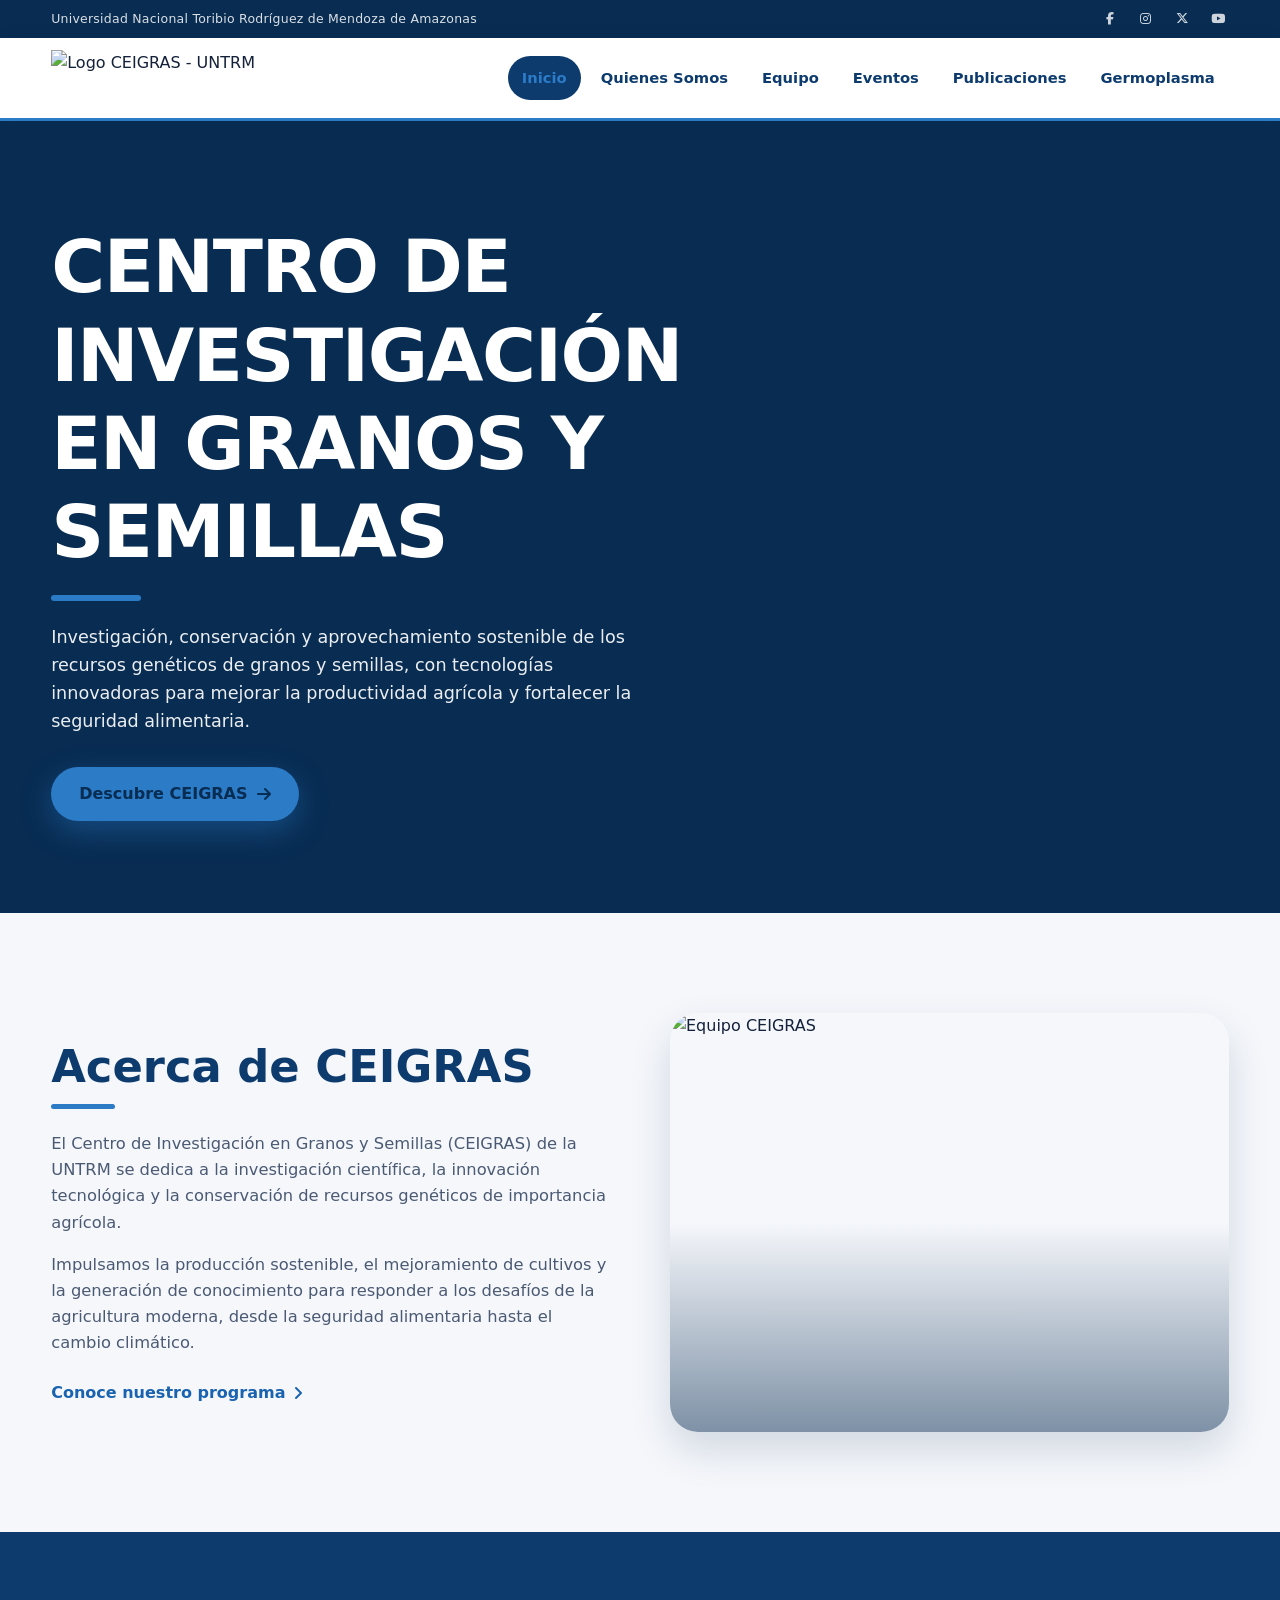
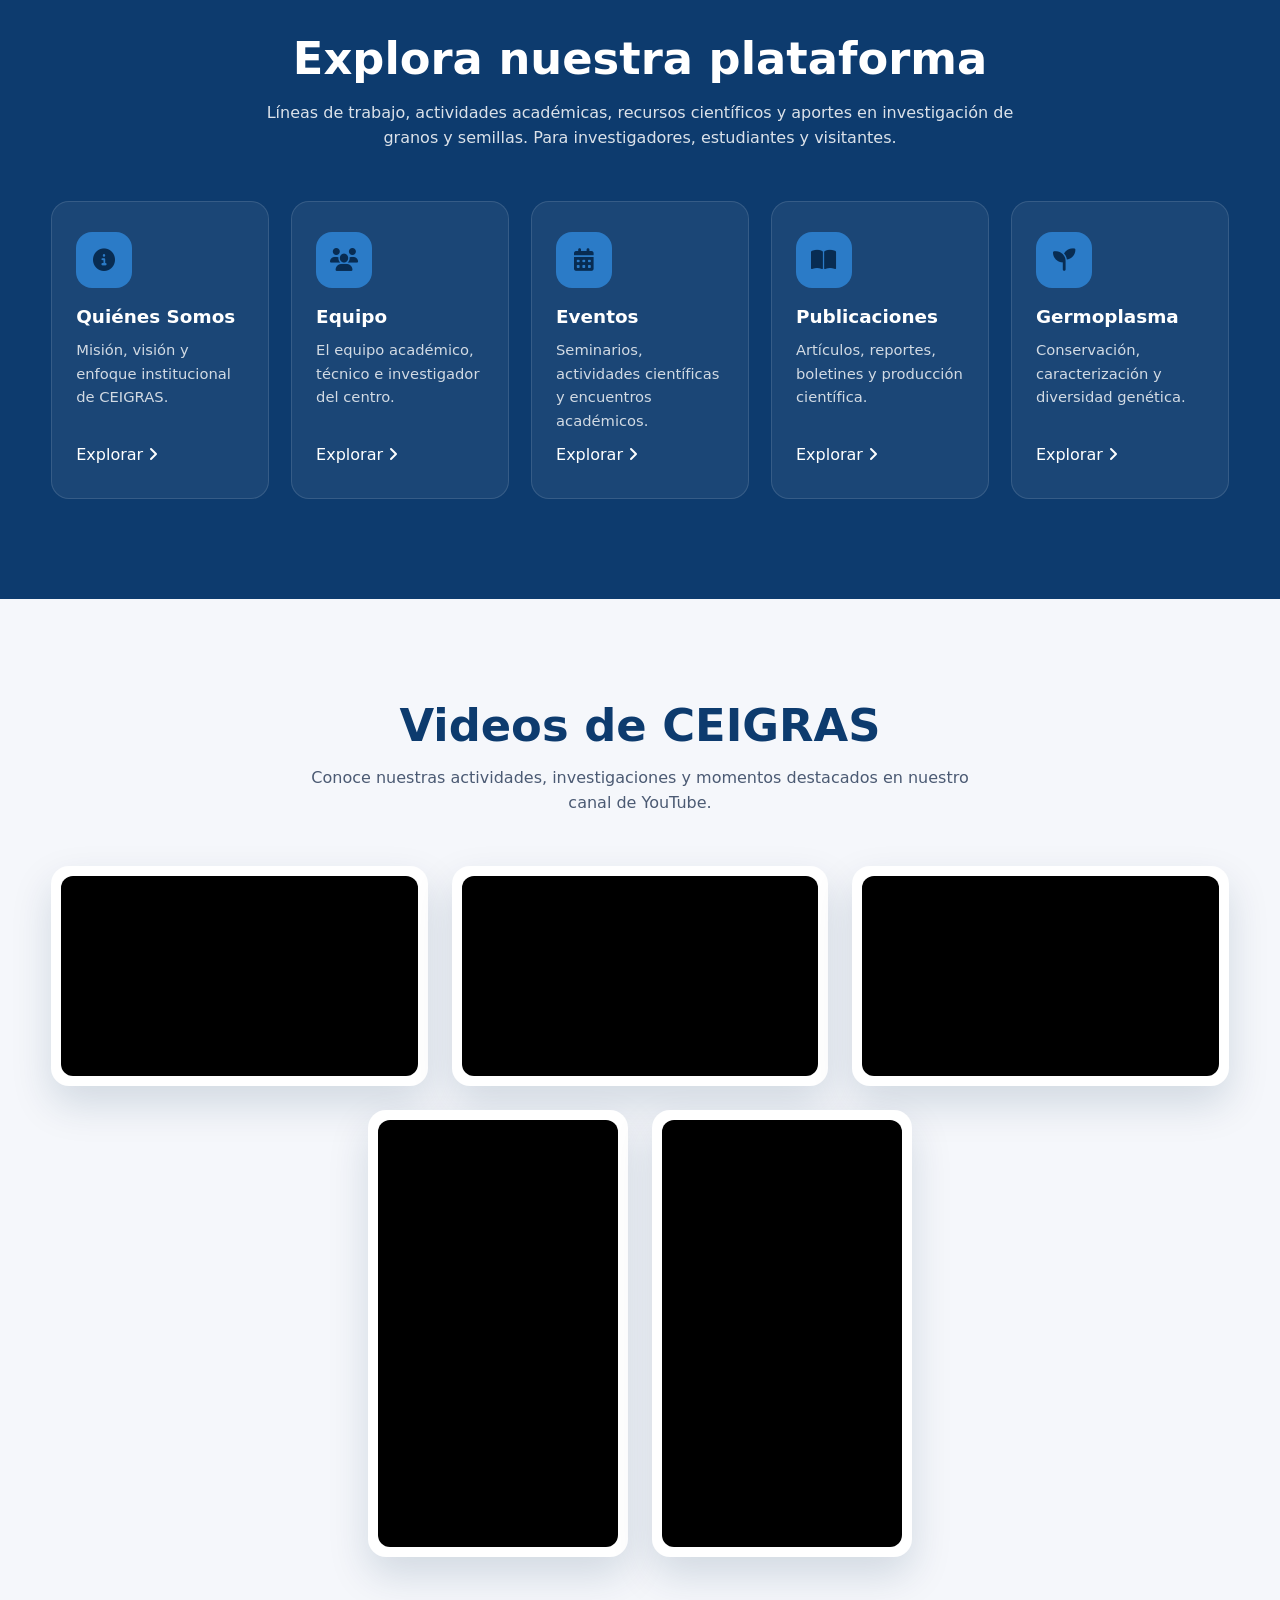
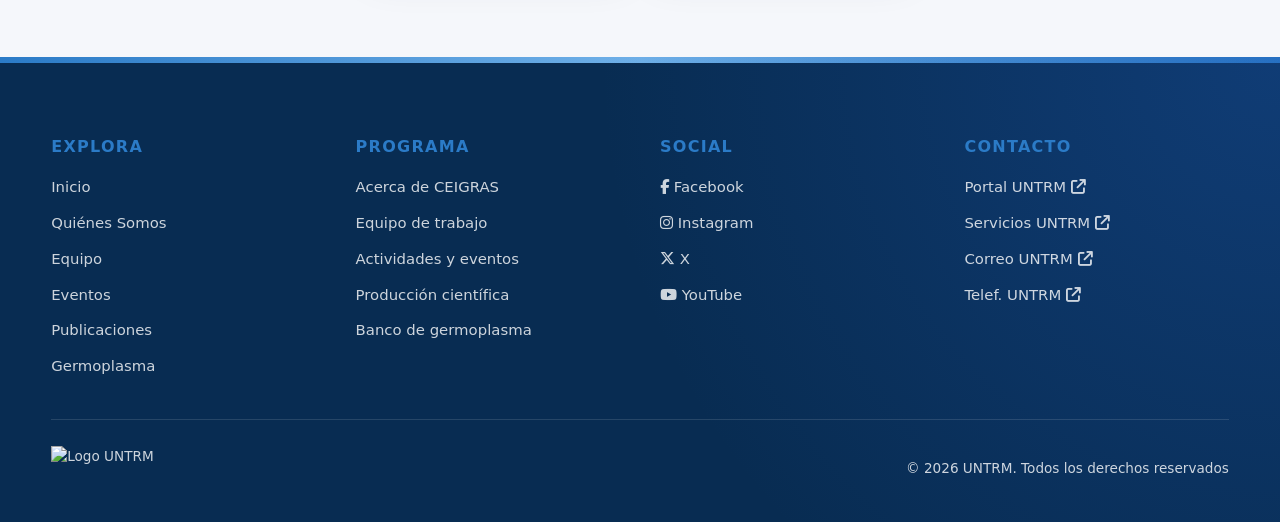
==== commit 0643ef56: "updt pages" ====
--- a/docs/index.html
+++ b/docs/index.html
@@ -5,11 +5,10 @@
   <meta name="viewport" content="width=device-width, initial-scale=1.0">
   <title>CEIGRAS - UNTRM</title>
 
-
-    <link rel="stylesheet" href="styles.css">
-
-  <link rel="stylesheet"
-    href="https://cdnjs.cloudflare.com/ajax/libs/font-awesome/6.5.2/css/all.min.css">
+  <link href="https://fonts.googleapis.com/css2?family=Montserrat:wght@400;500;600;700;800&display=swap" rel="stylesheet">
+  <link rel="icon" href="https://github.com/Vyxugo/CEIGRAS/blob/main/docs/image/favico-logo.png?raw=true">
+  <link rel="stylesheet" href="styles.css">
+  <link rel="stylesheet" href="https://cdnjs.cloudflare.com/ajax/libs/font-awesome/6.5.2/css/all.min.css">
 </head>
 <body>
 
@@ -19,20 +18,11 @@
       <div class="topbar-left">
         Universidad Nacional Toribio Rodríguez de Mendoza de Amazonas
       </div>
-
       <div class="topbar-right">
-        <a href="https://web.facebook.com/untrm.a/?_rdc=1&_rdr" target="_blank" rel="noopener noreferrer" aria-label="Facebook">
-          <i class="fab fa-facebook-f"></i>
-        </a>
-        <a href="https://www.instagram.com/untrmamazonas/" target="_blank" rel="noopener noreferrer" aria-label="Instagram">
-          <i class="fab fa-instagram"></i>
-        </a>
-        <a href="https://x.com/untrm" target="_blank" rel="noopener noreferrer" aria-label="X">
-          <i class="fab fa-x-twitter"></i>
-        </a>
-        <a href="https://www.youtube.com/@untrm" target="_blank" rel="noopener noreferrer" aria-label="YouTube">
-          <i class="fab fa-youtube"></i>
-        </a>
+        <a href="https://web.facebook.com/untrm.a/?_rdc=1&_rdr" target="_blank" rel="noopener noreferrer" aria-label="Facebook"><i class="fab fa-facebook-f"></i></a>
+        <a href="https://www.instagram.com/untrmamazonas/" target="_blank" rel="noopener noreferrer" aria-label="Instagram"><i class="fab fa-instagram"></i></a>
+        <a href="https://x.com/untrm" target="_blank" rel="noopener noreferrer" aria-label="X"><i class="fab fa-x-twitter"></i></a>
+        <a href="https://www.youtube.com/@untrm" target="_blank" rel="noopener noreferrer" aria-label="YouTube"><i class="fab fa-youtube"></i></a>
       </div>
     </div>
   </div>
@@ -40,15 +30,7 @@
   <!-- HEADER -->
   <header class="header">
     <div class="container header-content">
-      <img
-        src="https://github.com/Victor-Hugo-Baldera/CEIGRAS/blob/main/docs/image/blue.png?raw=true"
-        alt="Logo UNTRM"
-        class="logo"
-        onclick="window.location.href='index.html'"
-        role="link"
-        tabindex="0"
-        onkeydown="if(event.key==='Enter'||event.key===' '){event.preventDefault(); window.location.href='index.html';}"
-      >
+      <img src="https://github.com/Vyxugo/CEIGRAS/blob/main/docs/image/blue.png?raw=true" alt="Logo CEIGRAS - UNTRM" class="logo">
 
       <button class="menu-toggle" id="menu-toggle" aria-label="Abrir menú">
         <i class="fas fa-bars"></i>
@@ -84,17 +66,13 @@
 
     <div class="hero-content">
       <div class="hero-text">
-        <h1>
-          CENTRO DE INVESTIGACIÓN <br>
-          EN GRANOS Y SEMILLAS
-        </h1>
-
+        <h1>CENTRO DE INVESTIGACIÓN<br>EN GRANOS Y SEMILLAS</h1>
         <p>
-          Nos enfocamos en la investigación, conservación y aprovechamiento sostenible de los recursos genéticos de granos y semillas, aplicando tecnologías innovadoras para mejorar la productividad agrícola, enfrentar los desafíos del cambio climático y fortalecer la seguridad alimentaria.
+          Investigación, conservación y aprovechamiento sostenible de los recursos genéticos de granos y semillas,
+          con tecnologías innovadoras para mejorar la productividad agrícola y fortalecer la seguridad alimentaria.
         </p>
-
         <a href="quienes-somos.html" class="btn-hero">
-          Más información <i class="fas fa-arrow-down"></i>
+          Descubre CEIGRAS <i class="fas fa-arrow-right"></i>
         </a>
       </div>
     </div>
@@ -105,95 +83,123 @@
     <div class="container about-grid">
       <div class="about-text">
         <h2>Acerca de CEIGRAS</h2>
-
         <p>
-          El Centro de Investigación en Granos y Semillas (CEIGRAS) de la UNTRM se dedica a la investigación científica, la innovación tecnológica y la conservación de recursos genéticos de importancia agrícola. Su trabajo está orientado al fortalecimiento de la producción sostenible, el mejoramiento de cultivos y la generación de conocimiento para responder a los desafíos de la agricultura moderna.
+          El Centro de Investigación en Granos y Semillas (CEIGRAS) de la UNTRM se dedica a la investigación científica,
+          la innovación tecnológica y la conservación de recursos genéticos de importancia agrícola.
         </p>
-
         <p>
-          A través de sus actividades, CEIGRAS impulsa el desarrollo de tecnologías, estudios especializados y acciones de innovación que contribuyen a la seguridad alimentaria, la sostenibilidad del sector agrario y el progreso científico de la región y del país.
+          Impulsamos la producción sostenible, el mejoramiento de cultivos y la generación de conocimiento para
+          responder a los desafíos de la agricultura moderna, desde la seguridad alimentaria hasta el cambio climático.
         </p>
-
         <a href="quienes-somos.html" class="about-link">
           Conoce nuestro programa <i class="fas fa-angle-right"></i>
         </a>
       </div>
 
       <div class="about-image">
-        <img
-          src="https://pbs.twimg.com/media/HDjlBqubEAEdrPy.jpg"
-          alt="Equipo CEIGRAS"
-        >
-      </div>
-    </div>
-  </section>
-
-  <!-- EXPLORA NUESTRA PLATAFORMA -->
+        <img src="https://pbs.twimg.com/media/HDjlBqubEAEdrPy.jpg" alt="Equipo CEIGRAS">
+      </div>
+    </div>
+  </section>
+
+  <!-- EXPLORA -->
   <section class="explore-section">
     <div class="container">
       <h2>Explora nuestra plataforma</h2>
-
       <p class="explore-intro">
-        Aquí encontrarás información sobre nuestras líneas de trabajo, actividades académicas, recursos científicos y aportes en el campo de la investigación en granos y semillas. Ya seas investigador, estudiante o visitante, este sitio está diseñado para brindarte contenido útil, actualizado y de valor.
+        Líneas de trabajo, actividades académicas, recursos científicos y aportes en investigación de granos y semillas.
+        Para investigadores, estudiantes y visitantes.
       </p>
 
       <div class="explore-grid">
-
-        <div class="explore-card">
-          <div class="explore-icon">
-            <i class="fas fa-circle-info"></i>
-          </div>
+        <a href="quienes-somos.html" class="explore-card">
+          <div class="explore-icon"><i class="fas fa-circle-info"></i></div>
           <h3>Quiénes Somos</h3>
-          <p>
-            Conoce la misión, visión y el enfoque institucional de CEIGRAS.
-          </p>
-          <a href="quienes-somos.html">Explorar <i class="fas fa-angle-right"></i></a>
-        </div>
-
-        <div class="explore-card">
-          <div class="explore-icon">
-            <i class="fas fa-users"></i>
-          </div>
+          <p>Misión, visión y enfoque institucional de CEIGRAS.</p>
+          <span>Explorar <i class="fas fa-angle-right"></i></span>
+        </a>
+
+        <a href="equipo.html" class="explore-card">
+          <div class="explore-icon"><i class="fas fa-users"></i></div>
           <h3>Equipo</h3>
-          <p>
-            Conoce al equipo académico, técnico e investigador del centro.
-          </p>
-          <a href="equipo.html">Explorar <i class="fas fa-angle-right"></i></a>
-        </div>
-
-        <div class="explore-card">
-          <div class="explore-icon">
-            <i class="fas fa-calendar-alt"></i>
-          </div>
+          <p>El equipo académico, técnico e investigador del centro.</p>
+          <span>Explorar <i class="fas fa-angle-right"></i></span>
+        </a>
+
+        <a href="eventos.html" class="explore-card">
+          <div class="explore-icon"><i class="fas fa-calendar-alt"></i></div>
           <h3>Eventos</h3>
-          <p>
-            Revisa seminarios, actividades científicas y encuentros académicos.
-          </p>
-          <a href="eventos.html">Explorar <i class="fas fa-angle-right"></i></a>
-        </div>
-
-        <div class="explore-card">
-          <div class="explore-icon">
-            <i class="fas fa-book-open"></i>
-          </div>
+          <p>Seminarios, actividades científicas y encuentros académicos.</p>
+          <span>Explorar <i class="fas fa-angle-right"></i></span>
+        </a>
+
+        <a href="publicaciones.html" class="explore-card">
+          <div class="explore-icon"><i class="fas fa-book-open"></i></div>
           <h3>Publicaciones</h3>
-          <p>
-            Accede a artículos, reportes, boletines y producción científica.
-          </p>
-          <a href="publicaciones.html">Explorar <i class="fas fa-angle-right"></i></a>
-        </div>
-
-        <div class="explore-card">
-          <div class="explore-icon">
-            <i class="fas fa-seedling"></i>
-          </div>
+          <p>Artículos, reportes, boletines y producción científica.</p>
+          <span>Explorar <i class="fas fa-angle-right"></i></span>
+        </a>
+
+        <a href="germoplasma.html" class="explore-card">
+          <div class="explore-icon"><i class="fas fa-seedling"></i></div>
           <h3>Germoplasma</h3>
-          <p>
-            Consulta información sobre conservación, caracterización y diversidad genética.
-          </p>
-          <a href="germoplasma.html">Explorar <i class="fas fa-angle-right"></i></a>
-        </div>
-
+          <p>Conservación, caracterización y diversidad genética.</p>
+          <span>Explorar <i class="fas fa-angle-right"></i></span>
+        </a>
+      </div>
+    </div>
+  </section>
+
+  <!-- VIDEOS -->
+  <section class="videos-section" id="videos">
+    <div class="container">
+      <h2>Videos de CEIGRAS</h2>
+      <p class="videos-intro">
+        Conoce nuestras actividades, investigaciones y momentos destacados en nuestro canal de YouTube.
+      </p>
+
+      <div class="videos-grid">
+        <div class="video-card">
+          <div class="video-frame-wrap">
+            <iframe src="https://www.youtube.com/embed/HWY_dsq2bLw" title="Video CEIGRAS" loading="lazy"
+              allow="accelerometer; autoplay; clipboard-write; encrypted-media; gyroscope; picture-in-picture; web-share"
+              allowfullscreen></iframe>
+          </div>
+        </div>
+
+        <div class="video-card">
+          <div class="video-frame-wrap">
+            <iframe src="https://www.youtube.com/embed/NlXbWXV09ro" title="Video CEIGRAS" loading="lazy"
+              allow="accelerometer; autoplay; clipboard-write; encrypted-media; gyroscope; picture-in-picture; web-share"
+              allowfullscreen></iframe>
+          </div>
+        </div>
+
+        <div class="video-card">
+          <div class="video-frame-wrap">
+            <iframe src="https://www.youtube.com/embed/8j_m8SHTzUs" title="Video CEIGRAS" loading="lazy"
+              allow="accelerometer; autoplay; clipboard-write; encrypted-media; gyroscope; picture-in-picture; web-share"
+              allowfullscreen></iframe>
+          </div>
+        </div>
+      </div>
+
+      <div class="videos-shorts-row">
+        <div class="video-card">
+          <div class="video-frame-wrap vertical">
+            <iframe src="https://www.youtube.com/embed/CWRVZN0uohk" title="Short CEIGRAS" loading="lazy"
+              allow="accelerometer; autoplay; clipboard-write; encrypted-media; gyroscope; picture-in-picture; web-share"
+              allowfullscreen></iframe>
+          </div>
+        </div>
+
+        <div class="video-card">
+          <div class="video-frame-wrap vertical">
+            <iframe src="https://www.youtube.com/embed/pjkLN0zDdSs" title="Short CEIGRAS" loading="lazy"
+              allow="accelerometer; autoplay; clipboard-write; encrypted-media; gyroscope; picture-in-picture; web-share"
+              allowfullscreen></iframe>
+          </div>
+        </div>
       </div>
     </div>
   </section>
@@ -204,7 +210,6 @@
 
     <div class="container footer-content">
       <div class="footer-top">
-
         <div class="footer-column">
           <h4>Explora</h4>
           <ul>
@@ -231,67 +236,31 @@
         <div class="footer-column">
           <h4>Social</h4>
           <ul>
-            <li>
-              <a href="https://web.facebook.com/untrm.a/?_rdc=1&_rdr" target="_blank" rel="noopener noreferrer">
-                <i class="fab fa-facebook-f"></i> Facebook
-              </a>
-            </li>
-            <li>
-              <a href="https://www.instagram.com/untrmamazonas/" target="_blank" rel="noopener noreferrer">
-                <i class="fab fa-instagram"></i> Instagram
-              </a>
-            </li>
-            <li>
-              <a href="https://x.com/untrm" target="_blank" rel="noopener noreferrer">
-                <i class="fab fa-x-twitter"></i> X
-              </a>
-            </li>
-            <li>
-              <a href="https://www.youtube.com/@untrm" target="_blank" rel="noopener noreferrer">
-                <i class="fab fa-youtube"></i> YouTube
-              </a>
-            </li>
+            <li><a href="https://web.facebook.com/untrm.a/?_rdc=1&_rdr" target="_blank" rel="noopener noreferrer"><i class="fab fa-facebook-f"></i> Facebook</a></li>
+            <li><a href="https://www.instagram.com/untrmamazonas/" target="_blank" rel="noopener noreferrer"><i class="fab fa-instagram"></i> Instagram</a></li>
+            <li><a href="https://x.com/untrm" target="_blank" rel="noopener noreferrer"><i class="fab fa-x-twitter"></i> X</a></li>
+            <li><a href="https://www.youtube.com/@untrm" target="_blank" rel="noopener noreferrer"><i class="fab fa-youtube"></i> YouTube</a></li>
           </ul>
         </div>
 
         <div class="footer-column">
           <h4>Contacto</h4>
           <ul>
-            <li>
-              <a href="https://www.untrm.edu.pe/" target="_blank" rel="noopener noreferrer">
-                Portal UNTRM <i class="fas fa-arrow-up-right-from-square"></i>
-              </a>
-            </li>
-            <li>
-              <a href="https://www.google.com/maps/place/Universidad+Nacional+Toribio+Rodr%C3%ADguez+de+Mendoza+de+Amazonas/@-6.2335356,-77.85574,17z/data=!3m1!4b1!4m6!3m5!1s0x91b6ab71f5b27271:0xfe42b2de3efad5e6!8m2!3d-6.2335409!4d-77.8531651!16s%2Fg%2F125_c890p?coh=245189&entry=tts&g_ep=EgoyMDI1MDUxMS4wIPu8ASoJLDEwMjExNDU1SAFQAw%3D%3D&skid=b320fc22-ab5b-4687-818e-54b7d80af6f4" target="_blank" rel="noopener noreferrer">
-                Servicios UNTRM <i class="fas fa-arrow-up-right-from-square"></i>
-              </a>
-            </li>
-            <li>
-              <a href="informes@untrm.edu.pe">
-                Correo UNTRM <i class="fas fa-arrow-up-right-from-square"></i>
-              </a>
-            </li>
-            <li>
-              <a href="tel:(041) 477694">
-                Telef. UNTRM <i class="fas fa-arrow-up-right-from-square"></i>
-              </a>
-            </li>
-          </ul>
-        </div>
-
+            <li><a href="https://www.untrm.edu.pe/" target="_blank" rel="noopener noreferrer">Portal UNTRM <i class="fas fa-arrow-up-right-from-square"></i></a></li>
+            <li><a href="https://www.google.com/maps/place/Universidad+Nacional+Toribio+Rodr%C3%ADguez+de+Mendoza+de+Amazonas/@-6.2335356,-77.85574,17z/data=!3m1!4b1!4m6!3m5!1s0x91b6ab71f5b27271:0xfe42b2de3efad5e6!8m2!3d-6.2335409!4d-77.8531651!16s%2Fg%2F125_c890p?coh=245189&entry=tts&g_ep=EgoyMDI1MDUxMS4wIPu8ASoJLDEwMjExNDU1SAFQAw%3D%3D&skid=b320fc22-ab5b-4687-818e-54b7d80af6f4" target="_blank" rel="noopener noreferrer">Servicios UNTRM <i class="fas fa-arrow-up-right-from-square"></i></a></li>
+            <li><a href="mailto:informes@untrm.edu.pe">Correo UNTRM <i class="fas fa-arrow-up-right-from-square"></i></a></li>
+            <li><a href="tel:+51041477694">Telef. UNTRM <i class="fas fa-arrow-up-right-from-square"></i></a></li>
+          </ul>
+        </div>
       </div>
 
       <div class="footer-divider"></div>
 
       <div class="footer-bottom">
         <div class="footer-logo">
-          <img src="https://github.com/Victor-Hugo-Baldera/CEIGRAS/blob/main/docs/image/white.png?raw=true" alt="Logo UNTRM">
-        </div>
-
-        <div class="footer-copy">
-          © 2026 UNTRM. Todos los derechos reservados
-        </div>
+          <img src="https://github.com/Vyxugo/CEIGRAS/blob/main/docs/image/white.png?raw=true" alt="Logo UNTRM">
+        </div>
+        <div class="footer-copy">© 2026 UNTRM. Todos los derechos reservados</div>
       </div>
     </div>
   </footer>
@@ -299,11 +268,9 @@
   <script>
     const toggle = document.getElementById("menu-toggle");
     const navbar = document.getElementById("navbar");
-
-    toggle.addEventListener("click", () => {
-      navbar.classList.toggle("active");
-    });
+    toggle.addEventListener("click", () => navbar.classList.toggle("active"));
   </script>
 
+  <script src="script.js"></script>
 </body>
 </html>
--- a/docs/styles.css
+++ b/docs/styles.css
@@ -1,1989 +1,885 @@
-* {
-  margin: 0;
-  padding: 0;
-  box-sizing: border-box;
-}
+/* =========================================================
+   CEIGRAS · UNTRM — Hoja de estilos institucional
+   Cambia los colores en :root para ajustar la paleta oficial.
+   ========================================================= */
 
 :root {
-  --blue-dark: #041543;
-  --blue-main: #041543;
-  --blue-light: #041543;
-  --text-dark: #24364b;
-  --bg-soft: #f3f3f3;
-}
-
-html,
+  --azul-900: #082c52;
+  --azul-800: #0d3b6e;
+  --azul-700: #15497f;
+  --azul-500: #1a63b0;
+  --dorado: #2b7bc7;
+  --dorado-claro: #6fb0e8;
+  --verde: #2e9e5b;
+  --blanco: #ffffff;
+  --gris-50: #f5f7fb;
+  --gris-100: #e9eef6;
+  --gris-600: #4b5a73;
+  --texto: #14213a;
+  --sombra: 0 18px 40px rgba(8, 44, 82, 0.15);
+  --radio: 18px;
+  --transicion: 0.35s cubic-bezier(.2, .8, .2, 1);
+}
+
+* { box-sizing: border-box; margin: 0; padding: 0; }
+
+html { scroll-behavior: smooth; }
+
 body {
-  overflow-x: hidden;
-}
-
-body {
-  font-family: 'Montserrat', sans-serif;
-  color: var(--text-dark);
-  background: #fff;
+  font-family: "Montserrat", system-ui, -apple-system, "Segoe UI", sans-serif;
+  color: var(--texto);
+  background: var(--gris-50);
   line-height: 1.6;
-}
-
-body.modal-open {
-  overflow: hidden;
-}
-
-/* CONTENEDOR */
+  -webkit-font-smoothing: antialiased;
+}
+
+body.modal-open { overflow: hidden; }
+
+img { max-width: 100%; display: block; }
+a { color: inherit; text-decoration: none; }
+
 .container {
-  width: 92%;
-  max-width: 1300px;
-  margin: 0 auto;
-}
-
-/* TOPBAR */
+  width: min(1180px, 92%);
+  margin-inline: auto;
+}
+
+h1, h2, h3, h4 { line-height: 1.2; font-weight: 800; }
+
+/* ---------- TOPBAR ---------- */
 .topbar {
-  background: var(--blue-dark);
+  background: var(--azul-900);
+  color: rgba(255, 255, 255, 0.85);
+  font-size: 0.78rem;
+  letter-spacing: 0.02em;
+  overflow: hidden;
+}
+.topbar-content {
+  width: min(1180px, 92%);
+  margin-inline: auto;
+  display: flex;
+  justify-content: space-between;
+  align-items: center;
+  flex-wrap: wrap;
+  gap: 8px 12px;
+  padding: 8px 0;
+}
+.topbar-left {
+  flex: 1 1 320px;
+  min-width: 0;
+  line-height: 1.4;
+}
+.topbar-right {
+  display: flex;
+  align-items: center;
+  justify-content: flex-end;
+  gap: 14px;
+  margin-left: auto;
+  flex-shrink: 0;
+}
+.topbar-right a {
+  display: inline-flex;
+  align-items: center;
+  justify-content: center;
+  width: 22px;
+  height: 22px;
   color: #fff;
-  font-size: 14px;
-  padding: 0 20px;
-}
-
-.topbar-content {
-  width: 100%;
-  min-height: 50px;
-  display: flex;
+  opacity: 0.8;
+  transition: opacity var(--transicion), color var(--transicion);
+}
+.topbar-right a:hover { opacity: 1; color: var(--dorado); }
+
+/* ---------- HEADER ---------- */
+.header {
+  position: sticky;
+  top: 0;
+  z-index: 100;
+  background: rgba(255, 255, 255, 0.96);
+  backdrop-filter: blur(8px);
+  box-shadow: 0 4px 20px rgba(8, 44, 82, 0.08);
+  border-bottom: 3px solid var(--dorado);
+}
+.header-content {
+  display: flex;
+  align-items: center;
   justify-content: space-between;
-  align-items: center;
-}
-
-.topbar-left {
-  margin-left: 0;
-  font-weight: 500;
-}
-
-.topbar-right {
-  display: flex;
-  gap: 15px;
-}
-
-.topbar a {
-  color: #fff;
-  text-decoration: none;
-  transition: 0.3s;
-}
-
-.topbar a:hover {
-  transform: translateY(-2px);
-  opacity: 0.8;
-}
-
-/* HEADER */
-.header {
-  background: #fff;
-  border-bottom: 1px solid #ddd;
-}
-
-.header-content {
-  display: flex;
-  align-items: center;
-  justify-content: space-between;  
-  height: 64px;
-  padding: 0 40px;  
-}
-
-.logo {
-  height: 50px;
-  width: auto;
-  margin-left: 0;
-  display: block;
-  flex-shrink: 0;
-  cursor: pointer;
-}
-
-.logo-link {
-  display: inline-flex;
-  align-items: center;
-  margin-left: -110px;
-}
-
-section p,
-section li,
-section h1,
-section h2,
-section h3,
-section h4,
-.germ-content,
-.modal-text-box p,
-.modal-text-box h3 {
-  text-align: left;
-}
-
-/* NAVBAR */
-.navbar {
-  flex: 0 0 auto;
-  margin-left: auto;
-  margin-right: -100px;
-}
+  padding: 12px 0;
+}
+.logo-link { display: inline-flex; }
+.logo { height: 56px; width: auto; }
 
 .navbar ul {
   list-style: none;
   display: flex;
-  align-items: center;
-  gap: 18px;
-}
-
+  gap: 6px;
+  flex-wrap: wrap;
+}
 .navbar a {
-  text-decoration: none;
-  color: #222;
-  font-weight: 700;
-  font-size: 12px;
-  letter-spacing: 0.2px;
-  position: relative;
-  padding: 29px 0 27px;
-  display: inline-block;
-  text-transform: uppercase;
-}
-
-.navbar a:hover {
-  color: var(--blue-main);
-}
-
+  display: block;
+  padding: 10px 14px;
+  border-radius: 999px;
+  font-weight: 600;
+  font-size: 0.92rem;
+  color: var(--azul-800);
+  transition: background var(--transicion), color var(--transicion);
+}
+.navbar a:hover,
 .navbar a.active {
-  color: var(--blue-main);
-}
-
-.navbar a.active::after {
-  content: "";
-  position: absolute;
-  width: 100%;
-  height: 4px;
-  background: var(--blue-main);
-  bottom: 12px;
-  left: 0;
-}
-
-/* HERO */
+  background: var(--azul-800);
+  color: var(--dorado);
+}
+
+.menu-toggle {
+  display: none;
+  background: var(--azul-800);
+  color: #fff;
+  border: none;
+  width: 44px;
+  height: 44px;
+  border-radius: 12px;
+  font-size: 1.15rem;
+  cursor: pointer;
+}
+
+/* ---------- HERO (home) ---------- */
 .hero {
   position: relative;
-  width: 100vw;
-  height: calc(100vh - 134px);
-  min-height: 650px;
-  overflow: hidden;
-}
-
+  min-height: 88vh;
+  display: flex;
+  align-items: center;
+  overflow: hidden;
+  color: #fff;
+  background: var(--azul-900);
+}
 .video-wrapper {
   position: absolute;
   inset: 0;
   overflow: hidden;
 }
-
 .hero-video {
   position: absolute;
   top: 50%;
   left: 50%;
-  width: 100vw;
-  height: 56.25vw;
-  min-width: 177.78vh;
-  min-height: 100vh;
+  width: 177.77vh;
+  min-width: 100%;
+  height: 100vh;
+  min-height: 100%;
   transform: translate(-50%, -50%);
   pointer-events: none;
-}
-
+  border: 0;
+}
 .hero-overlay {
   position: absolute;
   inset: 0;
-  background: linear-gradient(
-    to right,
-    rgba(4, 21, 67, 0.95),
-    rgba(4, 21, 67, 0.65),
-    rgba(4, 21, 67, 0.22)
-  );
-}
-
+  background:
+    linear-gradient(100deg, rgba(8, 44, 82, 0.95) 0%, rgba(8, 44, 82, 0.75) 45%, rgba(8, 44, 82, 0.25) 100%),
+    linear-gradient(0deg, rgba(8, 44, 82, 0.7), transparent 40%);
+}
 .hero-content {
   position: relative;
-  height: 100%;
-  display: flex;
-  align-items: center;
-}
-
-.hero-text {
-  width: 92%;
-  max-width: 1300px;
-  margin: 0 auto;
-  color: white;
-}
-
+  width: min(1180px, 92%);
+  margin-inline: auto;
+  padding: 100px 0 90px;
+}
+.hero-text { max-width: 720px; }
 .hero-text h1 {
-  font-size: 3.2rem;
-  line-height: 1.1;
-  margin-bottom: 20px;
-  max-width: 780px;
-  font-weight: 800;
-}
-
+  font-size: clamp(2.4rem, 6vw, 4.6rem);
+  letter-spacing: -0.02em;
+  margin-bottom: 22px;
+}
+.hero-text h1::after {
+  content: "";
+  display: block;
+  width: 90px;
+  height: 6px;
+  margin-top: 18px;
+  background: var(--dorado);
+  border-radius: 6px;
+}
 .hero-text p {
-  max-width: 840px;
-  line-height: 1.7;
-  margin-bottom: 28px;
-  font-size: 1.05rem;
-  font-weight: 400;
-}
-
+  font-size: 1.1rem;
+  max-width: 600px;
+  opacity: 0.92;
+  margin-bottom: 32px;
+}
 .btn-hero {
-  border: 2px solid white;
+  display: inline-flex;
+  align-items: center;
+  gap: 10px;
+  background: var(--dorado);
+  color: var(--azul-900);
   padding: 14px 28px;
-  color: white;
-  text-decoration: none;
-  display: inline-flex;
-  align-items: center;
-  gap: 10px;
+  border-radius: 999px;
   font-weight: 700;
-  transition: 0.3s;
-}
-
-.btn-hero:hover {
-  background: rgba(255, 255, 255, 0.10);
-}
-
-/* ACERCA DE CEIGRAS */
-.about-section {
-  background: var(--bg-soft);
-  padding: 80px 0 30px;
-}
-
+  box-shadow: 0 10px 30px rgba(43, 123, 199, 0.4);
+  transition: transform var(--transicion), box-shadow var(--transicion);
+}
+.btn-hero:hover { transform: translateY(-3px); box-shadow: 0 16px 36px rgba(43, 123, 199, 0.5); }
+
+/* ---------- PAGE HERO (subpáginas) ---------- */
+.page-hero {
+  position: relative;
+  background:
+    radial-gradient(circle at 85% 20%, rgba(43, 123, 199, 0.25), transparent 40%),
+    linear-gradient(135deg, var(--azul-900), var(--azul-700));
+  color: #fff;
+  padding: 90px 0 80px;
+  overflow: hidden;
+}
+.page-hero::after {
+  content: "";
+  position: absolute;
+  left: 0; right: 0; bottom: 0;
+  height: 40px;
+  background: var(--gris-50);
+  clip-path: ellipse(60% 100% at 50% 100%);
+}
+.page-hero h1 {
+  font-size: clamp(2.2rem, 5vw, 3.6rem);
+  margin-bottom: 14px;
+}
+.page-hero p { max-width: 720px; opacity: 0.9; font-size: 1.05rem; }
+
+/* ---------- ABOUT ---------- */
+.about-section { padding: 100px 0; }
 .about-grid {
   display: grid;
-  grid-template-columns: 1.05fr 1fr;
-  gap: 70px;
-  align-items: center;
-}
-
+  grid-template-columns: 1fr 1fr;
+  gap: 60px;
+  align-items: center;
+}
 .about-text h2 {
-  font-size: 2.6rem;
-  color: var(--blue-dark);
-  margin-bottom: 28px;
-  font-weight: 800;
-}
-
-.about-text p {
-  font-size: 1.05rem;
-  line-height: 1.8;
+  font-size: clamp(2rem, 4vw, 2.8rem);
+  color: var(--azul-800);
   margin-bottom: 22px;
-  max-width: 700px;
-  font-weight: 400;
-}
-
+  position: relative;
+  padding-bottom: 16px;
+}
+.about-text h2::after {
+  content: "";
+  position: absolute;
+  left: 0; bottom: 0;
+  width: 64px; height: 5px;
+  background: var(--dorado);
+  border-radius: 5px;
+}
+.about-text p { color: var(--gris-600); margin-bottom: 16px; font-size: 1.02rem; }
 .about-link {
   display: inline-flex;
   align-items: center;
+  gap: 8px;
+  margin-top: 8px;
+  color: var(--azul-500);
+  font-weight: 700;
+}
+.about-link:hover { color: var(--azul-800); }
+.about-image {
+  position: relative;
+  border-radius: 28px;
+  overflow: hidden;
+  box-shadow: var(--sombra);
+}
+.about-image::before {
+  content: "";
+  position: absolute;
+  inset: 0;
+  background: linear-gradient(180deg, transparent 50%, rgba(8, 44, 82, 0.5));
+}
+.about-image img { width: 100%; height: 100%; object-fit: cover; aspect-ratio: 4 / 3; }
+
+/* ---------- EXPLORA ---------- */
+.explore-section {
+  padding: 100px 0;
+  background: var(--azul-800);
+  color: #fff;
+  position: relative;
+}
+.explore-section h2 {
+  font-size: clamp(2rem, 4vw, 2.8rem);
+  text-align: center;
+  margin-bottom: 14px;
+}
+.explore-intro {
+  text-align: center;
+  max-width: 760px;
+  margin: 0 auto 50px;
+  opacity: 0.85;
+}
+.explore-grid {
+  display: grid;
+  grid-template-columns: repeat(auto-fit, minmax(210px, 1fr));
+  gap: 22px;
+}
+.explore-card {
+  background: rgba(255, 255, 255, 0.06);
+  border: 1px solid rgba(255, 255, 255, 0.12);
+  border-radius: var(--radio);
+  padding: 30px 24px;
+  display: flex;
+  flex-direction: column;
   gap: 10px;
-  margin-top: 8px;
-  color: var(--blue-light);
-  font-size: 1rem;
-  text-decoration: none;
-  border-bottom: 1px solid transparent;
-  transition: 0.3s;
-  font-weight: 500;
-}
-
-.about-link:hover {
-  border-color: var(--blue-light);
-}
-
-.about-image img {
+  transition: transform var(--transicion), background var(--transicion), border-color var(--transicion);
+}
+.explore-card:hover {
+  transform: translateY(-8px);
+  background: rgba(255, 255, 255, 0.12);
+  border-color: var(--dorado);
+}
+.explore-icon {
+  width: 56px;
+  height: 56px;
+  border-radius: 16px;
+  background: var(--dorado);
+  color: var(--azul-900);
+  display: grid;
+  place-items: center;
+  font-size: 1.4rem;
+  margin-bottom: 8px;
+}
+.explore-card h3 { font-size: 1.15rem; }
+.explore-card p { font-size: 0.92rem; opacity: 0.8; flex-grow: 1; }
+.explore-card a {
+  color: var(--dorado);
+  font-weight: 700;
+  font-size: 0.92rem;
+}
+
+/* ---------- VIDEOS ---------- */
+.videos-section { padding: 100px 0; }
+.videos-section h2 {
+  font-size: clamp(2rem, 4vw, 2.8rem);
+  color: var(--azul-800);
+  text-align: center;
+  margin-bottom: 12px;
+}
+.videos-intro {
+  text-align: center;
+  color: var(--gris-600);
+  max-width: 680px;
+  margin: 0 auto 50px;
+}
+.videos-grid {
+  display: grid;
+  grid-template-columns: repeat(auto-fit, minmax(300px, 1fr));
+  gap: 24px;
+  margin-bottom: 24px;
+}
+.videos-shorts-row {
+  display: grid;
+  grid-template-columns: repeat(2, minmax(0, 260px));
+  justify-content: center;
+  gap: 24px;
+}
+.video-card {
+  background: #fff;
+  border-radius: var(--radio);
+  padding: 10px;
+  box-shadow: var(--sombra);
+  transition: transform var(--transicion);
+}
+.video-card:hover { transform: translateY(-6px); }
+.video-frame-wrap {
+  position: relative;
   width: 100%;
-  max-width: 700px;
-  display: block;
-  border-radius: 6px;
+  aspect-ratio: 16 / 9;
+  border-radius: 12px;
+  overflow: hidden;
+  background: #000;
+}
+.video-frame-wrap.vertical { aspect-ratio: 9 / 16; }
+.video-frame-wrap iframe {
+  position: absolute;
+  inset: 0;
+  width: 100%;
+  height: 100%;
+  border: 0;
+}
+
+/* ---------- EQUIPO ---------- */
+.team-section { padding: 70px 0; }
+.team-section h2 {
+  font-size: 2rem;
+  color: var(--azul-800);
+  margin-bottom: 30px;
+  padding-left: 16px;
+  border-left: 6px solid var(--dorado);
+}
+.team-grid {
+  display: grid;
+  grid-template-columns: repeat(auto-fill, minmax(190px, 1fr));
+  gap: 26px;
+}
+.team-card {
+  background: #fff;
+  border-radius: var(--radio);
+  padding: 18px 16px 20px;
+  text-align: center;
+  box-shadow: var(--sombra);
+  transition: transform var(--transicion);
+}
+.team-card:hover { transform: translateY(-6px); }
+.team-card img {
+  width: 120px;
+  height: 120px;
   object-fit: cover;
-  margin-left: auto;
-}
-
-/* EXPLORA NUESTRA PLATAFORMA */
-.explore-section {
-  background: #f3f3f3;
-  padding: 30px 0 90px;
-}
-
-.explore-section h2 {
-  font-size: 2.4rem;
-  color: #041543;
-  margin-bottom: 28px;
-  font-weight: 800;
-}
-
-.explore-intro {
-  font-size: 1.05rem;
-  line-height: 1.8;
-  max-width: 1200px;
-  color: #041543;
-  margin-bottom: 42px;
-}
-
-.explore-grid {
-  display: grid;
-  grid-template-columns: repeat(5, 1fr);
-  gap: 24px;
-}
-
-.explore-card {
-  background: transparent;
-  border: 1px solid #d7d7d7;
-  padding: 28px 26px;
-  min-height: 290px;
-  transition: 0.3s ease;
-}
-
-.explore-card:hover {
-  transform: translateY(-4px);
-  background: #ffffff;
-}
-
-.explore-icon {
-  font-size: 2.2rem;
-  color: #041543;
-  margin-bottom: 18px;
-}
-
-.explore-card h3 {
-  font-size: 1.05rem;
-  line-height: 1.45;
-  color: #041543;
-  margin-bottom: 16px;
-  font-weight: 800;
-}
-
-.explore-card p {
-  font-size: 1rem;
-  line-height: 1.7;
-  color: #041543;
-  margin-bottom: 22px;
-}
-
-.explore-card a {
-  color: #041543;
-  text-decoration: none;
-  font-size: 0.98rem;
-  display: inline-flex;
-  align-items: center;
-  gap: 8px;
-  font-weight: 500;
-}
-
-.explore-card a:hover {
-  text-decoration: underline;
-}
-
-/* FOOTER */
-.footer {
-  position: relative;
-  background: #041543;
-  color: #ffffff;
-  overflow: hidden;
-  padding: 52px 0 34px;
-}
-
-.footer::before {
-  content: "";
-  position: absolute;
-  top: -30px;
-  left: -120px;
-  width: 340px;
-  height: 140px;
-  background: rgba(255, 255, 255, 0.08);
-  border-radius: 0 0 180px 180px;
-}
-
-.footer::after {
-  content: "";
-  position: absolute;
-  right: -120px;
-  top: 0;
-  width: 520px;
-  height: 100%;
-  background:
-    repeating-radial-gradient(
-      circle at top right,
-      rgba(255,255,255,0.12) 0 4px,
-      transparent 4px 22px
-    );
-  opacity: 0.35;
-  pointer-events: none;
-}
-
-.footer-overlay {
-  position: absolute;
-  inset: 0;
-  background:
-    radial-gradient(circle at 65% 100%, rgba(255,255,255,0.10), transparent 35%);
-  pointer-events: none;
-}
-
-.footer-content {
-  position: relative;
-  z-index: 2;
-}
-
-.footer-top {
-  display: grid;
-  grid-template-columns: repeat(4, 1fr);
-  gap: 50px;
-}
-
-.footer-column h4 {
-  font-size: 1rem;
-  margin-bottom: 20px;
-  font-weight: 700;
-}
-
-.footer-column ul {
-  list-style: none;
-}
-
-.footer-column li {
-  margin-bottom: 12px;
-}
-
-.footer-column a {
-  color: #ffffff;
-  text-decoration: none;
-  font-size: 0.98rem;
-  display: inline-flex;
-  align-items: center;
-  gap: 10px;
-  line-height: 1.5;
-  font-weight: 500;
-}
-
-.footer-column a:hover {
-  opacity: 0.85;
-}
-
-.footer-divider {
-  height: 1px;
-  background: rgba(255, 255, 255, 0.28);
-  margin: 36px 0 28px;
-}
-
-.footer-bottom {
-  display: flex;
-  justify-content: space-between;
-  align-items: center;
-  gap: 30px;
-}
-
-.footer-logo img {
-  height: 58px;
-  width: auto;
-  display: block;
-}
-
-.footer-copy {
-  font-size: 0.98rem;
-  text-align: right;
-}
-
-/* HERO DE PÁGINA INTERNA */
-.page-hero {
-  background: #f3f3f3;
-  padding: 60px 0 50px;
-}
-
-.page-hero h1 {
-  font-size: 2.7rem;
-  color: #041543;
-  margin-bottom: 12px;
-  font-weight: 800;
-}
-
-.page-hero p {
-  max-width: 900px;
-  font-size: 1.05rem;
-  line-height: 1.7;
-  color: #041543;
-}
-
-/* QUIÉNES SOMOS */
-.identity-section {
-  background: #f3f3f3;
-  padding: 10px 0 70px;
-}
-
-.identity-grid {
-  display: grid;
-  grid-template-columns: 1.1fr 0.9fr;
-  gap: 50px;
-  align-items: center;
-}
-
-.identity-box {
-  background: #ffffff;
-  border-left: 6px solid #041543;
-  padding: 38px 36px;
-  box-shadow: 0 10px 28px rgba(0, 0, 0, 0.06);
-  border-radius: 8px;
-}
-
-.identity-box h2 {
-  font-size: 2rem;
-  color: #041543;
-  margin-bottom: 10px;
-  font-weight: 800;
-}
-
-.identity-line {
-  width: 90px;
-  height: 4px;
-  background: #041543;
-  margin-bottom: 22px;
-  border-radius: 5px;
-}
-
-.identity-box p {
-  font-size: 1.04rem;
-  line-height: 1.8;
-  color: #041543;
-  margin-bottom: 18px;
-}
-
-.identity-box p:last-child {
-  margin-bottom: 0;
-}
-
-.identity-image img {
-  width: 100%;
-  display: block;
-  border-radius: 10px;
-  object-fit: cover;
-  min-height: 430px;
-}
-
-/* MISIÓN - VISIÓN - OBJETIVOS */
-.mv-section {
-  background: #041543;
-  padding: 75px 0;
-}
-
-.mv-grid {
-  display: grid;
-  grid-template-columns: repeat(3, 1fr);
-  gap: 28px;
-}
-
-.mv-card {
-  background: rgba(255, 255, 255, 0.08);
-  border: 1px solid rgba(255, 255, 255, 0.14);
-  border-radius: 12px;
-  padding: 34px 26px;
-  color: #ffffff;
-  transition: 0.3s ease;
-}
-
-.mv-card:hover {
-  transform: translateY(-4px);
-  background: rgba(255, 255, 255, 0.12);
-}
-
-.mv-icon {
-  width: 70px;
-  height: 70px;
   border-radius: 50%;
-  background: #ffffff;
-  color: #041543;
-  display: flex;
-  align-items: center;
-  justify-content: center;
-  font-size: 1.8rem;
-  margin-bottom: 18px;
-}
-
-.mv-card h3 {
-  font-size: 1.7rem;
-  margin-bottom: 14px;
-  font-weight: 700;
-}
-
-.mv-card p {
-  font-size: 1rem;
-  line-height: 1.8;
-}
-
-/* IMAGEN FINAL */
-.final-image img {
-  width: 100%;
-  height: 360px;
-  object-fit: cover;
-  display: block;
-}
-
-/* RESPONSIVE */
-@media (max-width: 1300px) {
-  .explore-grid {
-    grid-template-columns: repeat(3, 1fr);
-  }
-}
-
-@media (max-width: 1100px) {
-  .about-grid,
-  .identity-grid {
-    grid-template-columns: 1fr;
-    gap: 40px;
-  }
-
-  .about-image img {
-    margin-left: 0;
-    max-width: 100%;
-  }
-
-  .identity-image img {
-    min-height: auto;
-    max-height: 500px;
-  }
-}
-
-@media (max-width: 992px) {
-  .header-content {
-    flex-direction: row;
-    justify-content: center;
-    height: auto;
-    padding: 15px 0;
-    gap: 10px;
-  }
-
-  .logo {
-    margin-left: 0;
-  }
-
-  .navbar ul {
-    flex-wrap: wrap;
-    justify-content: center;
-    gap: 18px;
-  }
-
-  .hero {
-    height: 85vh;
-    min-height: 560px;
-  }
-
-  .hero-text h1 {
-    font-size: 2.7rem;
-  }
-
-  .hero-text p {
-    font-size: 1rem;
-  }
-
-  .explore-grid {
-    grid-template-columns: repeat(2, 1fr);
-  }
-
-  .footer-top {
-    grid-template-columns: repeat(2, 1fr);
-    gap: 35px;
-  }
-
-  .footer-bottom {
-    flex-direction: column;
-    align-items: flex-start;
-  }
-
-  .footer-copy {
-    text-align: left;
-  }
-
-  .mv-grid {
-    grid-template-columns: 1fr;
-  }
-}
-
-@media (max-width: 768px) {
-  .topbar-content {
-    flex-direction: column;
-    justify-content: center;
-    gap: 8px;
-    padding: 10px 0;
-    text-align: center;
-  }
-
-  .hero-text h1 {
-    font-size: 2.2rem;
-  }
-
-  .about-section {
-    padding: 65px 0 25px;
-  }
-
-  .about-text h2,
-  .explore-section h2,
-  .page-hero h1 {
-    font-size: 2rem;
-  }
-
-  .about-text p,
-  .page-hero p {
-    font-size: 1rem;
-  }
-
-  .explore-section {
-    padding: 25px 0 70px;
-  }
-
-  .explore-grid,
-  .footer-top {
-    grid-template-columns: 1fr;
-  }
-
-  .footer-logo img {
-    height: 50px;
-  }
-
-  .identity-box {
-    padding: 28px 22px;
-  }
-
-  .identity-box h2 {
-    font-size: 1.7rem;
-  }
-
-  .mv-section {
-    padding: 55px 0;
-  }
-
-  .mv-card h3 {
-    font-size: 1.4rem;
-  }
-
-  .final-image img {
-    height: 220px;
-  }
-}
-
-/* TEAM */
-/* =========================
-   PERSONAL
-========================= */
-.team-section {
-  background: #f3f3f3;
-  padding: 10px 0 80px;
-}
-
-.team-section-alt {
-  padding-top: 20px;
-}
-
-.team-section h2 {
-  font-size: 2.4rem;
-  color: #041543;
-  margin-bottom: 44px;
-  font-weight: 800;
-}
-
-.team-grid {
-  display: grid;
-  grid-template-columns: repeat(4, 1fr);
-  gap: 42px 28px;
-  justify-items: center;
-}
-
-.team-card {
-  text-align: center;
-  cursor: pointer;
-  transition: 0.3s ease;
-  width: 100%;
-  max-width: 260px;
-}
-
-.team-card:hover {
-  transform: translateY(-5px);
-}
-
-.team-card img {
-  width: 170px;
-  height: 170px;
+  margin: 0 auto 14px;
+  border: 4px solid var(--dorado);
+}
+.team-name { font-weight: 700; color: var(--azul-800); margin-bottom: 8px; }
+.social-links { display: flex; gap: 10px; justify-content: center; align-items: center; }
+.social-links a {
+  width: 34px; height: 34px;
+  display: grid; place-items: center;
   border-radius: 50%;
-  object-fit: cover;
-  display: block;
-  margin: 0 auto 16px;
-  transition: 0.3s ease;
-}
-
-.team-card:hover img {
-  transform: scale(1.04);
-}
-
-.team-card p {
-  font-size: 1rem;
-  font-weight: 600;
-  line-height: 1.5;
-  color: #041543;
-}
-
-/* MODAL */
+  background: var(--gris-100);
+  color: var(--azul-800);
+  transition: background var(--transicion), color var(--transicion);
+}
+.social-links a:hover { background: var(--azul-800); color: var(--dorado); }
+.team-flag { font-size: 1.2rem; }
+
+/* ---------- MODAL EQUIPO ---------- */
 .modal {
   display: none;
   position: fixed;
   inset: 0;
-  z-index: 9999;
-  background: rgba(0, 0, 0, 0.65);
+  background: rgba(8, 44, 82, 0.7);
+  backdrop-filter: blur(4px);
+  z-index: 200;
+  align-items: center;
   justify-content: center;
-  align-items: flex-start;
-  padding: 120px 24px 40px;
-  overflow-y: auto;
-}
-
+  padding: 20px;
+}
 .modal-content {
-  background: #ffffff;
+  position: relative;
+  background: #fff;
+  border-radius: 24px;
+  max-width: 760px;
   width: 100%;
-  max-width: 1150px;
-  max-height: calc(100vh - 140px);
-  overflow-y: auto;
-  padding: 36px 48px 40px;
-  border-radius: 4px;
-  position: relative;
-  box-shadow: 0 20px 50px rgba(0, 0, 0, 0.25);
-}
-
+  padding: 34px;
+  box-shadow: var(--sombra);
+}
+.modal-content h2 { color: var(--azul-800); margin-bottom: 14px; }
+.modal-divider { height: 4px; width: 60px; background: var(--dorado); border-radius: 4px; margin-bottom: 18px; }
+.modal-body { display: grid; grid-template-columns: 220px 1fr; gap: 24px; }
+.modal-body img { border-radius: 18px; width: 100%; object-fit: cover; }
+.modal-text-box h3 { color: var(--azul-800); margin-bottom: 8px; }
+.modal-text-box p { color: var(--gris-600); }
 .close {
   position: absolute;
-  top: 18px;
-  right: 18px;
-  width: 46px;
-  height: 46px;
-  border: 1px solid #d8d8d8;
+  top: 12px; right: 16px;
+  background: none;
+  border: none;
+  font-size: 2rem;
+  cursor: pointer;
+  color: var(--azul-800);
+}
+
+/* ---------- EVENTOS ---------- */
+.events-section, .journal-section { padding: 70px 0 100px; }
+.events-grid, .journal-grid {
+  display: grid;
+  grid-template-columns: repeat(auto-fill, minmax(300px, 1fr));
+  gap: 30px;
+}
+.event-card, .journal-card {
   background: #fff;
-  font-size: 2rem;
+  border-radius: 22px;
+  overflow: hidden;
+  box-shadow: var(--sombra);
+  display: flex;
+  flex-direction: column;
+  transition: transform var(--transicion);
+}
+.event-card:hover, .journal-card:hover { transform: translateY(-8px); }
+.event-image-wrap, .journal-image-wrap {
+  position: relative;
+  aspect-ratio: 16 / 10;
+  overflow: hidden;
+}
+.event-image, .journal-image {
+  width: 100%;
+  height: 100%;
+  object-fit: cover;
+  transition: transform 0.6s;
+}
+.event-card:hover .event-image,
+.journal-card:hover .journal-image { transform: scale(1.06); }
+.event-tag, .journal-tag {
+  position: absolute;
+  top: 14px; left: 14px;
+  background: var(--dorado);
+  color: var(--azul-900);
+  font-size: 0.72rem;
+  font-weight: 800;
+  padding: 6px 12px;
+  border-radius: 999px;
+  text-transform: uppercase;
+  letter-spacing: 0.05em;
+}
+.event-date-box, .journal-date-box {
+  position: absolute;
+  right: 14px; bottom: 14px;
+  background: var(--azul-800);
+  color: #fff;
+  border-radius: 14px;
+  padding: 8px 12px;
+  text-align: center;
+  display: flex;
+  flex-direction: column;
+  line-height: 1.1;
+}
+.event-date-box .month, .journal-date-box .month { font-size: 0.7rem; color: var(--dorado); font-weight: 800; }
+.event-date-box .day, .journal-date-box .day { font-size: 1.5rem; font-weight: 800; }
+.event-date-box .year, .journal-date-box .year { font-size: 0.7rem; opacity: 0.8; }
+.event-content, .journal-content {
+  padding: 22px;
+  display: flex;
+  flex-direction: column;
+  gap: 12px;
+  flex-grow: 1;
+}
+.event-meta { font-size: 0.85rem; color: var(--gris-600); }
+.event-content h3, .journal-content h3 { font-size: 1.1rem; color: var(--azul-800); }
+.event-btn, .journal-btn, .germ-link {
+  margin-top: auto;
+  align-self: flex-start;
+  display: inline-flex;
+  align-items: center;
+  gap: 6px;
+  color: var(--azul-500);
+  font-weight: 700;
+  font-size: 0.92rem;
+}
+.event-btn:hover, .journal-btn:hover, .germ-link:hover { color: var(--azul-800); }
+
+/* ---------- QUIÉNES SOMOS ---------- */
+.identity-section { padding: 100px 0 60px; }
+.identity-grid {
+  display: grid;
+  grid-template-columns: 1.1fr 1fr;
+  gap: 50px;
+  align-items: center;
+}
+.identity-box h2 {
+  font-size: clamp(2rem, 4vw, 2.8rem);
+  color: var(--azul-800);
+  margin-bottom: 14px;
+}
+.identity-line {
+  width: 80px; height: 6px;
+  background: var(--dorado);
+  border-radius: 6px;
+  margin-bottom: 24px;
+}
+.identity-box p { color: var(--gris-600); margin-bottom: 16px; font-size: 1.02rem; }
+.identity-image img {
+  display: block;
+  width: min(100%, 560px);
+  max-width: 100%;
+  height: auto;
+  margin: 0 auto;
+  border-radius: 28px;
+  box-shadow: var(--sombra);
+  object-fit: contain;
+}
+
+.mv-section { padding: 60px 0 100px; }
+.mv-grid {
+  display: grid;
+  grid-template-columns: repeat(auto-fit, minmax(260px, 1fr));
+  gap: 26px;
+}
+.mv-card {
+  background: #fff;
+  border-radius: 24px;
+  padding: 36px 30px;
+  box-shadow: var(--sombra);
+  border-top: 6px solid var(--dorado);
+  transition: transform var(--transicion);
+}
+.mv-card:hover { transform: translateY(-8px); }
+.mv-icon {
+  width: 64px; height: 64px;
+  border-radius: 18px;
+  background: var(--azul-800);
+  color: var(--dorado);
+  display: grid;
+  place-items: center;
+  font-size: 1.5rem;
+  margin-bottom: 18px;
+}
+.mv-card h3 { font-size: 1.4rem; color: var(--azul-800); margin-bottom: 12px; }
+.mv-card p { color: var(--gris-600); }
+
+.final-image { position: relative; }
+.final-image img {
+  width: 100%;
+  height: 420px;
+  object-fit: cover;
+}
+.final-image::after {
+  content: "";
+  position: absolute;
+  inset: 0;
+  background: linear-gradient(180deg, transparent, rgba(8, 44, 82, 0.6));
+}
+
+/* ---------- GERMOPLASMA ---------- */
+.germoplasma-intro { padding: 70px 0 30px; }
+.germoplasma-intro p {
+  max-width: 820px;
+  font-size: 1.1rem;
+  color: var(--gris-600);
+  text-align: center;
+  margin: 0 auto;
+}
+.germoplasma-section { padding: 40px 0 100px; }
+.germoplasma-grid {
+  display: grid;
+  grid-template-columns: repeat(auto-fill, minmax(250px, 1fr));
+  gap: 28px;
+}
+.germ-card {
+  background: #fff;
+  border-radius: 22px;
+  overflow: hidden;
+  box-shadow: var(--sombra);
+  transition: transform var(--transicion);
+  display: flex;
+  flex-direction: column;
+}
+.germ-card:hover { transform: translateY(-8px); }
+.germ-card img { width: 100%; aspect-ratio: 4 / 3; object-fit: cover; }
+.germ-content {
+  padding: 22px;
+  display: flex;
+  flex-direction: column;
+  gap: 8px;
+  flex-grow: 1;
+}
+.germ-content h3 { font-size: 1.35rem; color: var(--azul-800); }
+.germ-content > p:first-of-type { font-style: italic; color: var(--verde); font-weight: 600; }
+.germ-content p { color: var(--gris-600); font-size: 0.95rem; }
+
+/* ---------- DETALLE (noticias / germoplasma) ---------- */
+.news-detail-section { padding: 60px 0 100px; }
+.news-detail-grid {
+  display: grid;
+  grid-template-columns: 1fr 330px;
+  gap: 40px;
+  align-items: start;
+}
+.news-main {
+  background: #fff;
+  border-radius: 26px;
+  padding: 40px;
+  box-shadow: var(--sombra);
+}
+.news-main h1 {
+  font-size: clamp(1.8rem, 3.5vw, 2.6rem);
+  color: var(--azul-800);
+  margin-bottom: 16px;
+}
+.news-author {
+  display: inline-block;
+  background: var(--dorado);
+  color: var(--azul-900);
+  font-weight: 700;
+  font-size: 0.8rem;
+  padding: 6px 14px;
+  border-radius: 999px;
+  margin-bottom: 8px;
+}
+.news-date { color: var(--gris-600); font-size: 0.9rem; margin-bottom: 22px; }
+.news-main-image {
+  width: 100%;
+  border-radius: 18px;
+  margin-bottom: 26px;
+  aspect-ratio: 16 / 9;
+  object-fit: cover;
+}
+.news-text h2 { color: var(--azul-800); font-size: 1.3rem; margin: 26px 0 10px; }
+.news-text p { color: var(--gris-600); margin-bottom: 14px; }
+.news-text ul { padding-left: 22px; color: var(--gris-600); }
+.news-text li { margin-bottom: 6px; }
+.news-share {
+  display: flex;
+  align-items: center;
+  gap: 10px;
+  margin: 30px 0;
+  padding-top: 20px;
+  border-top: 1px solid var(--gris-100);
+}
+.news-share span { font-weight: 700; color: var(--azul-800); margin-right: 6px; }
+.news-share a {
+  width: 38px; height: 38px;
+  display: grid; place-items: center;
+  border-radius: 50%;
+  background: var(--azul-800);
+  color: #fff;
+  transition: background var(--transicion), transform var(--transicion);
+}
+.news-share a:hover { background: var(--dorado); color: var(--azul-900); transform: translateY(-3px); }
+
+.news-gallery h2 { color: var(--azul-800); margin-bottom: 14px; }
+.gallery-grid {
+  display: grid;
+  grid-template-columns: repeat(auto-fill, minmax(150px, 1fr));
+  gap: 12px;
+}
+.gallery-grid img {
+  width: 100%;
+  aspect-ratio: 1;
+  object-fit: cover;
+  border-radius: 14px;
+  cursor: zoom-in;
+  transition: transform var(--transicion);
+}
+.gallery-grid img:hover { transform: scale(1.04); }
+
+.news-sidebar {
+  background: var(--azul-800);
+  color: #fff;
+  border-radius: 26px;
+  padding: 30px 24px;
+  position: sticky;
+  top: 120px;
+}
+.news-sidebar h3 { font-size: 1.3rem; margin-bottom: 20px; color: var(--dorado); }
+.sidebar-news-list { display: flex; flex-direction: column; gap: 16px; }
+.sidebar-news-item {
+  display: flex;
+  gap: 12px;
+  align-items: center;
+  padding: 10px;
+  border-radius: 14px;
+  background: rgba(255, 255, 255, 0.06);
+  transition: background var(--transicion);
+}
+.sidebar-news-item:hover { background: rgba(255, 255, 255, 0.14); }
+.sidebar-news-item img { width: 70px; height: 56px; object-fit: cover; border-radius: 10px; flex-shrink: 0; }
+.sidebar-news-item h4 { font-size: 0.9rem; margin-bottom: 4px; }
+.sidebar-news-item span { font-size: 0.78rem; opacity: 0.7; }
+.sidebar-more-link {
+  display: inline-block;
+  margin-top: 20px;
+  color: var(--dorado);
+  font-weight: 700;
+}
+
+/* ---------- LIGHTBOX ---------- */
+.lightbox {
+  display: none;
+  position: fixed;
+  inset: 0;
+  background: rgba(3, 12, 30, 0.92);
+  z-index: 300;
+  align-items: center;
+  justify-content: center;
+  padding: 24px;
+}
+.lightbox-img { max-width: 92vw; max-height: 88vh; border-radius: 14px; }
+.lightbox-close {
+  position: absolute;
+  top: 18px; right: 28px;
+  color: #fff;
+  font-size: 3rem;
+  cursor: pointer;
   line-height: 1;
-  cursor: pointer;
-  color: #222;
-}
-
-#modal-title {
-  font-size: 2rem;
-  color: #041543;
-  font-weight: 800;
-  margin-bottom: 14px;
-}
-
-.modal-divider {
+}
+
+/* ---------- FOOTER ---------- */
+.footer {
+  position: relative;
+  background: var(--azul-900);
+  color: rgba(255, 255, 255, 0.8);
+  padding: 80px 0 30px;
+  overflow: hidden;
+}
+.footer::before {
+  content: "";
+  position: absolute;
+  top: 0; left: 0; right: 0;
+  height: 6px;
+  background: linear-gradient(90deg, var(--dorado), var(--dorado-claro), var(--dorado));
+}
+.footer-overlay {
+  position: absolute;
+  inset: 0;
+  background: radial-gradient(circle at 100% 0%, rgba(30, 91, 184, 0.35), transparent 50%);
+  pointer-events: none;
+}
+.footer-content { position: relative; }
+.footer-top {
+  display: grid;
+  grid-template-columns: repeat(auto-fit, minmax(190px, 1fr));
+  gap: 40px;
+}
+.footer-column h4 {
+  color: var(--dorado);
+  font-size: 1rem;
+  margin-bottom: 18px;
+  text-transform: uppercase;
+  letter-spacing: 0.08em;
+}
+.footer-column ul { list-style: none; display: flex; flex-direction: column; gap: 10px; }
+.footer-column a {
+  color: rgba(255, 255, 255, 0.8);
+  font-size: 0.93rem;
+  transition: color var(--transicion), padding var(--transicion);
+}
+.footer-column a:hover { color: var(--dorado); padding-left: 4px; }
+.footer-divider {
   height: 1px;
-  background: #d7d7d7;
-  margin-bottom: 30px;
-}
-
-.modal-body {
-  display: grid;
-  grid-template-columns: 220px 1fr;
-  gap: 36px;
-  align-items: start;
-}
-
-.modal-body img {
-  width: 100%;
-  max-width: 220px;
-  border-radius: 4px;
-  display: block;
-}
-
-.modal-text-box h3 {
-  font-size: 1.2rem;
-  color: #333;
-  margin-bottom: 14px;
-  font-weight: 800;
-}
-
-.modal-text-box p {
-  font-size: 1.05rem;
-  line-height: 1.6;
-  color: #444;
-}
-
-/* RESPONSIVE PERSONAL */
-@media (max-width: 1100px) {
-  .team-grid {
-    grid-template-columns: repeat(3, 1fr);
-  }
-
-  .modal-content {
-    padding: 30px;
-  }
-}
-
-@media (max-width: 992px) {
-  .team-grid {
-    grid-template-columns: repeat(2, 1fr);
-  }
-
-  .modal-body {
+  background: rgba(255, 255, 255, 0.12);
+  margin: 40px 0 26px;
+}
+.footer-bottom {
+  display: flex;
+  flex-wrap: wrap;
+  justify-content: space-between;
+  align-items: center;
+  gap: 16px;
+  font-size: 0.85rem;
+}
+.footer-logo img { height: 46px; width: auto; }
+
+/* ---------- RESPONSIVE ---------- */
+@media (max-width: 960px) {
+  .about-grid, .identity-grid, .news-detail-grid, .modal-body {
     grid-template-columns: 1fr;
   }
-
-  .modal-body img {
-    max-width: 260px;
-  }
-}
-
-@media (max-width: 600px) {
-  .team-grid {
-    grid-template-columns: 1fr;
-  }
-
-  .modal {
-    padding: 16px;
-  }
-
-  .modal-content {
-    padding: 22px 18px 24px;
-  }
-
-  #modal-title {
-    font-size: 1.5rem;
-    padding-right: 40px;
-  }
-
-  .close {
-    width: 40px;
-    height: 40px;
-    font-size: 1.7rem;
-    top: 12px;
-    right: 12px;
-  }
-}
-
-/* =========================
-   EVENTOS
-========================= */
-.events-section {
-  background: #f3f3f3;
-  padding: 10px 0 70px;
-}
-
-.events-grid {
-  display: grid;
-  grid-template-columns: repeat(3, 1fr);
-  gap: 26px;
-}
-
-.event-card {
-  background: #fff;
-  border-radius: 16px;
-  overflow: hidden;
-  box-shadow: 0 12px 28px rgba(0, 0, 0, 0.08);
-  transition: 0.3s ease;
-}
-
-.event-card:hover {
-  transform: translateY(-6px);
-}
-
-.event-image-wrap {
-  position: relative;
-}
-
-.event-image {
-  width: 100%;
-  height: 250px;
-  object-fit: cover;
-  display: block;
-}
-
-.event-tag {
-  position: absolute;
-  top: 14px;
-  left: 14px;
-  background: #041543;
-  color: #fff;
-  font-size: 0.95rem;
-  font-weight: 700;
-  padding: 12px 18px;
-  border-radius: 6px;
-}
-
-.event-date-box {
-  position: absolute;
-  top: 14px;
-  right: 14px;
-  width: 66px;
-  background: #fff;
-  border-radius: 12px;
-  text-align: center;
-  padding: 12px 8px;
-  box-shadow: 0 8px 18px rgba(0, 0, 0, 0.10);
-}
-
-.event-date-box .month {
-  display: block;
-  font-size: 0.9rem;
-  font-weight: 700;
-  color: #041543;
-  margin-bottom: 4px;
-}
-
-.event-date-box .day {
-  display: block;
-  font-size: 2rem;
-  line-height: 1;
-  font-weight: 800;
-  color: #041543;
-}
-
-.event-date-box .year {
-  display: block;
-  font-size: 0.9rem;
-  color: #041543;
-  margin-top: 6px;
-}
-
-.event-content {
-  padding: 22px 24px 20px;
-}
-
-.event-meta {
-  font-size: 1rem;
-  color: #6b7280;
-  margin-bottom: 14px;
-  display: flex;
-  align-items: center;
-  gap: 8px;
-}
-
-.event-content h3 {
-  font-size: 1.15rem;
-  line-height: 1.45;
-  color: var(--blue-main);
-  margin-bottom: 14px;
-  font-weight: 800;
-}
-
-.event-content p {
-  font-size: 1rem;
-  line-height: 1.7;
-  color: #6b7280;
-  margin-bottom: 18px;
-}
-
-.event-btn {
-  display: inline-flex;
-  align-items: center;
-  gap: 10px;
-  background: var(--blue-main);
-  color: #fff;
-  text-decoration: none;
-  padding: 14px 18px;
-  border-radius: 10px;
-  font-weight: 700;
-}
-
-.event-btn:hover {
-  opacity: 0.92;
-}
-
-/* =========================
-   DETALLE DE EVENTO / NOTICIA
-========================= */
-.news-detail-section {
-  background: #f3f3f3;
-  padding: 70px 0 80px;
-}
-
-.news-detail-grid {
-  display: grid;
-  grid-template-columns: 1.55fr 0.75fr;
-  gap: 34px;
-  align-items: start;
-}
-
-.news-main {
-  background: #fff;
-  padding: 36px 40px;
-  border-radius: 14px;
-  box-shadow: 0 12px 26px rgba(0, 0, 0, 0.06);
-}
-
-.news-main h1 {
-  font-size: 2rem;
-  line-height: 1.35;
-  color: var(--blue-main);
-  margin-bottom: 12px;
-  font-weight: 800;
-}
-
-.news-author {
-  font-size: 0.8rem;
-  font-weight: 700;
-  color: #041543;
-  text-transform: uppercase;
-  margin-bottom: 8px;
-}
-
-.news-date {
-  font-size: 0.9rem;
-  color: #6b7280;
-  margin-bottom: 24px;
-}
-
-.news-main-image {
-  width: 100%;
-  max-width: 700px;
-  display: block;
-  margin: 0 auto 28px;
-  border-radius: 8px;
-}
-
-.news-text p {
-  font-size: 1rem;
-  line-height: 1.9;
-  color: #4b5563;
-  margin-bottom: 18px;
-  text-align: justify;
-}
-
-.news-share {
-  display: flex;
-  align-items: center;
-  gap: 10px;
-  margin-top: 24px;
-  flex-wrap: wrap;
-}
-
-.news-share span {
-  font-weight: 600;
-  color: #041543;
-  margin-right: 4px;
-}
-
-.news-share a {
-  width: 34px;
-  height: 34px;
-  border-radius: 50%;
-  display: inline-flex;
-  align-items: center;
-  justify-content: center;
-  background: var(--blue-main);
-  color: #fff;
-  text-decoration: none;
-  font-size: 0.9rem;
-}
-
-/* SIDEBAR */
-.news-sidebar {
-  background: #fff;
-  border-radius: 14px;
-  overflow: hidden;
-  box-shadow: 0 12px 26px rgba(0, 0, 0, 0.06);
-  position: sticky;
-  top: 20px;
-}
-
-.news-sidebar h3 {
-  background: var(--blue-main);
-  color: #fff;
-  font-size: 1rem;
-  font-weight: 700;
-  padding: 14px 18px;
-}
-
-.sidebar-news-list {
-  max-height: 520px;
-  overflow-y: auto;
-}
-
-.sidebar-news-item {
-  display: grid;
-  grid-template-columns: 82px 1fr;
-  gap: 12px;
-  padding: 14px 16px;
-  border-bottom: 1px solid #e5e7eb;
-  text-decoration: none;
-}
-
-.sidebar-news-item img {
-  width: 82px;
-  height: 58px;
-  object-fit: cover;
-  border-radius: 4px;
-}
-
-.sidebar-news-item h4 {
-  font-size: 0.88rem;
-  line-height: 1.35;
-  color: var(--blue-main);
-  margin-bottom: 6px;
-  font-weight: 700;
-}
-
-.sidebar-news-item span {
-  font-size: 0.78rem;
-  color: #6b7280;
-}
-
-.sidebar-more-link {
-  display: block;
-  text-align: center;
-  padding: 14px 16px;
-  color: var(--blue-main);
-  font-weight: 700;
-  text-decoration: none;
-}
-
-/* RESPONSIVE EVENTOS */
-@media (max-width: 1200px) {
-  .events-grid {
-    grid-template-columns: repeat(2, 1fr);
-  }
-
-  .news-detail-grid {
-    grid-template-columns: 1fr;
-  }
-
-  .news-sidebar {
-    position: static;
-  }
-}
-
-@media (max-width: 768px) {
-  .events-grid {
-    grid-template-columns: 1fr;
-  }
-
-  .news-main {
-    padding: 24px 20px;
-  }
-
-  .news-main h1 {
-    font-size: 1.5rem;
-  }
-}
-
-/* =========================
-   PUBLICACIONES 
-========================= */
-.journal-section {
-  background: #f3f3f3;
-  padding: 10px 0 80px;
-}
-
-.journal-grid {
-  display: grid;
-  grid-template-columns: repeat(3, 1fr);
-  gap: 24px;
-  align-items: start;
-}
-
-.journal-card {
-  background: #fff;
-  border-radius: 16px;
-  overflow: hidden;
-  box-shadow: 0 10px 26px rgba(0, 0, 0, 0.08);
-  transition: 0.3s ease;
-  text-align: center;
-}
-
-.journal-card:hover {
-  transform: translateY(-6px);
-}
-
-.journal-image-wrap {
-  position: relative;
-  padding: 12px 12px 0;
-}
-
-.journal-image {
-  width: 100%;
-  height: 430px;
-  object-fit: cover;
-  border-radius: 8px 8px 0 0;
-  display: block;
-}
-
-.journal-tag {
-  position: absolute;
-  top: 24px;
-  left: 24px;
-  background: #041543;
-  color: #fff;
-  font-size: 0.95rem;
-  font-weight: 700;
-  padding: 12px 16px;
-  border-radius: 6px;
-}
-
-.journal-date-box {
-  position: absolute;
-  top: 24px;
-  right: 24px;
-  width: 56px;
-  background: #fff;
-  border-radius: 12px;
-  text-align: center;
-  padding: 12px 6px;
-  box-shadow: 0 8px 18px rgba(0, 0, 0, 0.10);
-}
-
-.journal-date-box .month {
-  display: block;
-  font-size: 0.85rem;
-  font-weight: 700;
-  color: #041543;
-  margin-bottom: 6px;
-}
-
-.journal-date-box .day {
-  display: block;
-  font-size: 2rem;
-  line-height: 1;
-  font-weight: 800;
-  color: #041543;
-}
-
-.journal-date-box .year {
-  display: block;
-  font-size: 0.8rem;
-  color: #041543;
-  margin-top: 8px;
-}
-
-.journal-content {
-  padding: 18px 18px 22px;
-}
-
-.journal-content h3 {
-  font-size: 0.98rem;
-  line-height: 1.5;
-  color: var(--blue-main);
-  font-weight: 800;
-  min-height: 62px;
-  margin-bottom: 18px;
-}
-
-.journal-btn {
-  display: inline-flex;
-  align-items: center;
-  gap: 10px;
-  background: var(--blue-main);
-  color: #fff;
-  text-decoration: none;
-  padding: 13px 22px;
-  border-radius: 10px;
-  font-weight: 700;
-}
-
-.journal-btn:hover {
-  opacity: 0.92;
-}
-
-/* RESPONSIVE */
-@media (max-width: 1200px) {
-  .journal-grid {
-    grid-template-columns: repeat(2, 1fr);
-  }
-}
-
-@media (max-width: 768px) {
-  .journal-grid {
-    grid-template-columns: 1fr;
-  }
-
-  .journal-image {
-    height: 380px;
-  }
-}
-/* GERMPOLASMA */
-.germoplasma-intro {
-  padding: 40px 0;
-  text-align: center;
-  color: #555;
-}
-
-.germoplasma-section {
-  padding: 60px 0;
-  background: #f3f3f3;
-}
-
-.germoplasma-grid {
-  display: grid;
-  grid-template-columns: repeat(4, 1fr);
-  gap: 25px;
-}
-
-.germ-card {
-  background: #fff;
-  border-radius: 14px;
-  overflow: hidden;
-  box-shadow: 0 10px 20px rgba(0,0,0,0.08);
-  transition: 0.3s;
-}
-
-.germ-card:hover {
-  transform: translateY(-6px);
-}
-
-.germ-card img {
-  width: 100%;
-  height: 220px;
-  object-fit: cover;
-}
-
-.germ-content {
-  padding: 20px;
-}
-
-.germ-content h3 {
-  color: var(--blue-main);
-  margin-bottom: 8px;
-}
-
-.germ-content p {
-  font-size: 0.95rem;
-  color: #555;
-}
-
-.germ-link {
-  display: inline-block;
-  margin-top: 15px;
-  padding: 10px 20px;
-  background: var(--blue-main);
-  color: #fff;
-  text-decoration: none;
-  border-radius: 6px;
-  font-weight: 600;
-  font-size: 0.9rem;
-  transition: 0.3s;
-}
-
-.germ-link:hover {
-  background: var(--blue-dark);
-  transform: translateX(3px);
-}
-
-
-.news-gallery {
-  margin-top: 40px;
-}
-
-.gallery-grid {
-  display: grid;
-  grid-template-columns: repeat(3, 1fr);
-  gap: 15px;
-}
-
-.gallery-grid img {
-  width: 100%;
-  height: 180px;
-  object-fit: cover;
-  border-radius: 10px;
-  transition: 0.3s;
-  cursor: zoom-in;
-}
-
-.gallery-grid img:hover {
-  transform: scale(1.05);
-}
-
-
-/* =========================
-   MENU MOVIL
-========================= */
-.menu-toggle {
-  display: none;
-  background: none;
-  border: none;
-  font-size: 1.8rem;
-  color: var(--blue-main);
-  cursor: pointer;
-}
-
-@media (max-width: 768px) {
-  .header-content {
-    flex-direction: row !important;
-    justify-content: space-between;
-    align-items: center;
-    padding: 12px 20px;
-    position: relative;
-  }
-
-  .logo {
-    margin-left: 0 !important;
-    height: 42px;
-  }
-
-  .menu-toggle {
-    display: block;
-  }
-
+  .news-sidebar { position: static; }
+  .videos-shorts-row { grid-template-columns: repeat(2, 1fr); }
+}
+
+@media (max-width: 820px) {
+  .menu-toggle { display: inline-grid; place-items: center; }
+  .header-content { position: relative; }
   .navbar {
+    display: none;
     position: absolute;
     top: 100%;
-    left: 0;
-    width: 100%;
-    margin-left: 0;
-    margin-right: 0;
-    background: #ffffff;
-    border-top: 1px solid #e5e7eb;
-    box-shadow: 0 10px 20px rgba(0,0,0,0.08);
-    display: none;
-    z-index: 999;
+    left: -4%;
+    right: -4%;
+    background: #fff;
+    box-shadow: var(--sombra);
+    border-radius: 0 0 18px 18px;
+    padding: 10px;
   }
-
-  .navbar.active {
-    display: block;
-  }
-
-  .navbar ul {
-    flex-direction: column;
-    align-items: flex-start;
-    gap: 0;
-    padding: 10px 0;
-  }
-
-  .navbar li {
-    width: 100%;
-  }
-
-  .navbar a {
-    display: block;
-    width: 100%;
-    padding: 14px 20px;
-    font-size: 14px;
-    border-bottom: 1px solid #f1f1f1;
-  }
-
-  .navbar a.active::after {
-    display: none;
-  }
-}
-
-
-/* RESPONSIVE GERMPOLASMA */
-
-/* Tablet */
-@media (max-width: 992px) {
-  .germoplasma-grid {
-    grid-template-columns: repeat(2, 1fr);
-  }
-
-  .gallery-grid {
-    grid-template-columns: repeat(2, 1fr);
-  }
-}
-
-/* Celular */
-@media (max-width: 768px) {
-  .germoplasma-grid {
-    grid-template-columns: 1fr;
-  }
-
-  .gallery-grid {
-    grid-template-columns: 1fr;
-  }
-}
-
-.social-links a {
-  text-decoration: none;
-  margin-right: 10px;
-  font-size: 22px;
-  display: inline-block;
-}
-
-.social-links a i {
-  vertical-align: middle;
-}
-
-.team-card p {
-  margin-top: 10px;
-  font-weight: 600;
-  color: #041543;
-}
-
-.team-card img {
-  border-radius: 50%;
-  cursor: pointer;
-  transition: 0.3s;
-}
-
-.team-card img:hover {
-  transform: scale(1.05);
-}
-
-.social-links a {
-  font-size: 26px;
-  margin: 0 8px;
-  text-decoration: none;
-}
-
-/* Colores */
-.google {
-  color: #041543;
-}
-
-.github {
-  color: #181717;
-}
-
-
-.journal-grid {
-  display: grid;
-  grid-template-columns: repeat(3, 1fr);
-  gap: 28px;
-}
-
-@media (max-width: 992px) {
-  .journal-grid {
-    grid-template-columns: repeat(2, 1fr);
-  }
-}
-
-@media (max-width: 576px) {
-  .journal-grid {
-    grid-template-columns: 1fr;
-  }
-}
-.journal-image {
-  width: 100%;
-  max-height: 300px;
-  height: auto;
-  display: block;
-  border-radius: 18px;
-}
-
-
-.team-grid {
-  display: grid;
-  grid-template-columns: repeat(4, 1fr);
-  gap: 40px;
-  justify-items: center;
-}
-
-.team-card {
-  text-align: center;
-}
-
-.team-card img {
-  width: 150px;
-  height: 150px;
-  border-radius: 50%;
-  object-fit: cover;
-}
-
-.team-card p {
-  margin-top: 10px;
-  font-weight: 600;
-  color: #041543;
-}
-
-.social-links {
-  margin-top: 8px;
-}
-
-.social-links a {
-  font-size: 26px;
-  margin: 0 8px;
-  text-decoration: none;
-}
-
-.google {
-  color: #041543;
-}
-
-.github {
-  color: #181717;
-}
-
-@media (max-width: 900px) {
-  .team-grid {
-    grid-template-columns: repeat(2, 1fr);
-  }
-}
-
-@media (max-width: 500px) {
-  .team-grid {
-    grid-template-columns: 1fr;
-  }
-}
-
-/* ICONOS REDES */
-.social-links a {
-  font-size: 26px;
-  margin: 0 8px;
-  text-decoration: none;
-  transition: transform 0.2s;
-}
-
-.social-links a:hover {
-  transform: scale(1.15);
-}
-
-/* GOOGLE SCHOLAR (azul) */
-.social-links a.google {
-  color: #041543;
-}
-
-/* GITHUB (negro original) */
-.social-links a.github {
-  color: #181717;
-}
-
-body {
-  font-family: Arial, sans-serif;
-}
-
-.gallery-grid {
-  display: grid;
-  grid-template-columns: repeat(auto-fit, minmax(180px, 1fr));
-  gap: 10px;
-}
-
-.gallery-grid img {
-  width: 100%;
-  border-radius: 8px;
-  cursor: pointer;
-  transition: transform 0.3s ease;
-}
-
-.gallery-grid img:hover {
-  transform: scale(1.03);
-}
-
-.modal {
-  display: none;
-  position: fixed;
-  z-index: 999;
-  left: 0;
-  top: 0;
-  width: 100%;
-  height: 100%;
-  background-color: rgba(0, 0, 0, 0.85);
-  justify-content: center;
-  align-items: center;
-}
-
-.modal-contenido {
-  max-width: 90%;
-  max-height: 85%;
-  border-radius: 10px;
-}
-
-.cerrar {
-  position: absolute;
-  top: 20px;
-  right: 35px;
-  color: white;
-  font-size: 40px;
-  font-weight: bold;
-  cursor: pointer;
-}
-
-
-* {
-    margin: 0;
-    padding: 0;
-    box-sizing: border-box;
-}
-
-body {
-    padding-top: 15px; 
-    font-family: Arial, sans-serif;
-}
-
-.topbar {
-    position: fixed;
-    top: 0;
-    left: 0;
-    width: 100%;
-    height: 45px;
-    background-color: #041543; 
-    color: white;
-    z-index: 2000;
-    display: flex;
-    align-items: center;
-}
-
-.topbar-content {
-    width: 100%;
-    max-width: 1300px;
-    margin: 0 auto;
-    padding: 0 20px;
-    display: flex;
-    justify-content: space-between;
-    align-items: center;
-}
-
-.topbar-left {
-    font-size: 14px;
-    font-weight: 400;
-}
-
-.topbar-right {
-    display: flex;
-    gap: 15px;
-}
-
-.topbar-right a {
-    color: white;
-    font-size: 16px;
-    transition: opacity 0.3s;
-}
-
-.header {
-    position: fixed;
-    top: 45px; 
-    left: 0;
-    width: 100%;
-    height: 70px;
-    background-color: #ffffff;
-    z-index: 1000;
-    box-shadow: 0 2px 10px rgba(0,0,0,0.1);
-    display: flex;
-    align-items: center;
-}
-
-.header-content {
-    width: 100%;
-    max-width: 1300px;
-    margin: 0 auto;
-    padding: 0 20px;
-    display: flex;
-    justify-content: space-between;
-    align-items: center;
-}
-
-.logo {
-    height: 60px;
-    width: auto;
-}
-
-.navbar ul {
-    display: flex;
-    gap: 20px;
-    list-style: none;
-}
-
-.navbar ul li a {
-    text-decoration: none;
-    color: #333;
-    font-weight: 600;
-    font-size: 14px;
-    transition: color 0.3s;
-}
-
-.navbar ul li a:hover, .navbar ul li a.active {
-    color: #041543;
-}
-
-@media (max-width: 768px) {
-    .topbar {
-        height: auto; 
-        padding: 10px 0;
-    }
-
-    .topbar-content {
-        flex-direction: column;
-        gap: 8px;
-        text-align: center;
-    }
-
-    .topbar-left {
-        font-size: 12px;
-        line-height: 1.3;
-    }
-
-    .header {
-        
-        top: 65px; 
-        height: 70px;
-    }
-
-    body {
-        padding-top: 140px; 
-    }
-
-    .navbar {
-        display: none; 
-    }
-    
-    .logo {
-        height: 45px;
-    }
-}
-
-
-/* --- CELULARES --- */
-@media (max-width: 768px) {
-    
-    h1, h2, h3, h4, p, .explore-intro {
-        text-align: center !important;
-    }
-
-    .hero-content {
-        display: flex;
-        justify-content: center;
-        align-items: center;
-        text-align: center;
-    }
-
-    .about-grid {
-        display: flex;
-        flex-direction: column; 
-        align-items: center;
-        gap: 20px;
-    }
-
-    .about-image img {
-        display: block;
-        margin: 0 auto;
-        max-width: 90%; 
-    }
-
-    .btn-hero, .about-link, .explore-card a {
-        display: inline-flex;
-        justify-content: center;
-        align-items: center;
-        margin: 10px auto !important;
-        float: none !important; 
-    }
-
-    .explore-grid {
-        display: flex;
-        flex-direction: column;
-        align-items: center;
-    }
-
-    .explore-card {
-        text-align: center;
-        width: 100%;
-        max-width: 300px; 
-        margin-bottom: 20px;
-    }
-
-    .explore-icon {
-        display: flex;
-        justify-content: center;
-        margin-bottom: 10px;
-    }
-
-    .footer-content {
-        text-align: center;
-    }
-
-    .footer-column ul {
-        padding: 0;
-        list-style: none;
-    }
-
-    .footer-column ul li {
-        margin-bottom: 10px;
-    }
-
-    .footer-column h4::after {
-        left: 50%; 
-        transform: translateX(-50%);
-    }
-
-    .footer-bottom {
-        flex-direction: column;
-        gap: 15px;
-        text-align: center;
-    }
-}
-
-@media (min-width: 769px) {
-  body {
-    padding-top: 90px;
-  }
-}
-
+  .navbar.active { display: block; }
+  .navbar ul { flex-direction: column; gap: 2px; }
+  .navbar a { padding: 12px 16px; }
+  .topbar-left { font-size: 0.7rem; }
+}
+
+@media (max-width: 560px) {
+  .topbar-left { display: none; }
+  .topbar-content { justify-content: flex-end; }
+  .logo { height: 44px; }
+  .hero { min-height: 80vh; }
+  .videos-shorts-row { grid-template-columns: 1fr; }
+  .modal-content { padding: 22px; }
+  .news-main { padding: 24px; }
+}
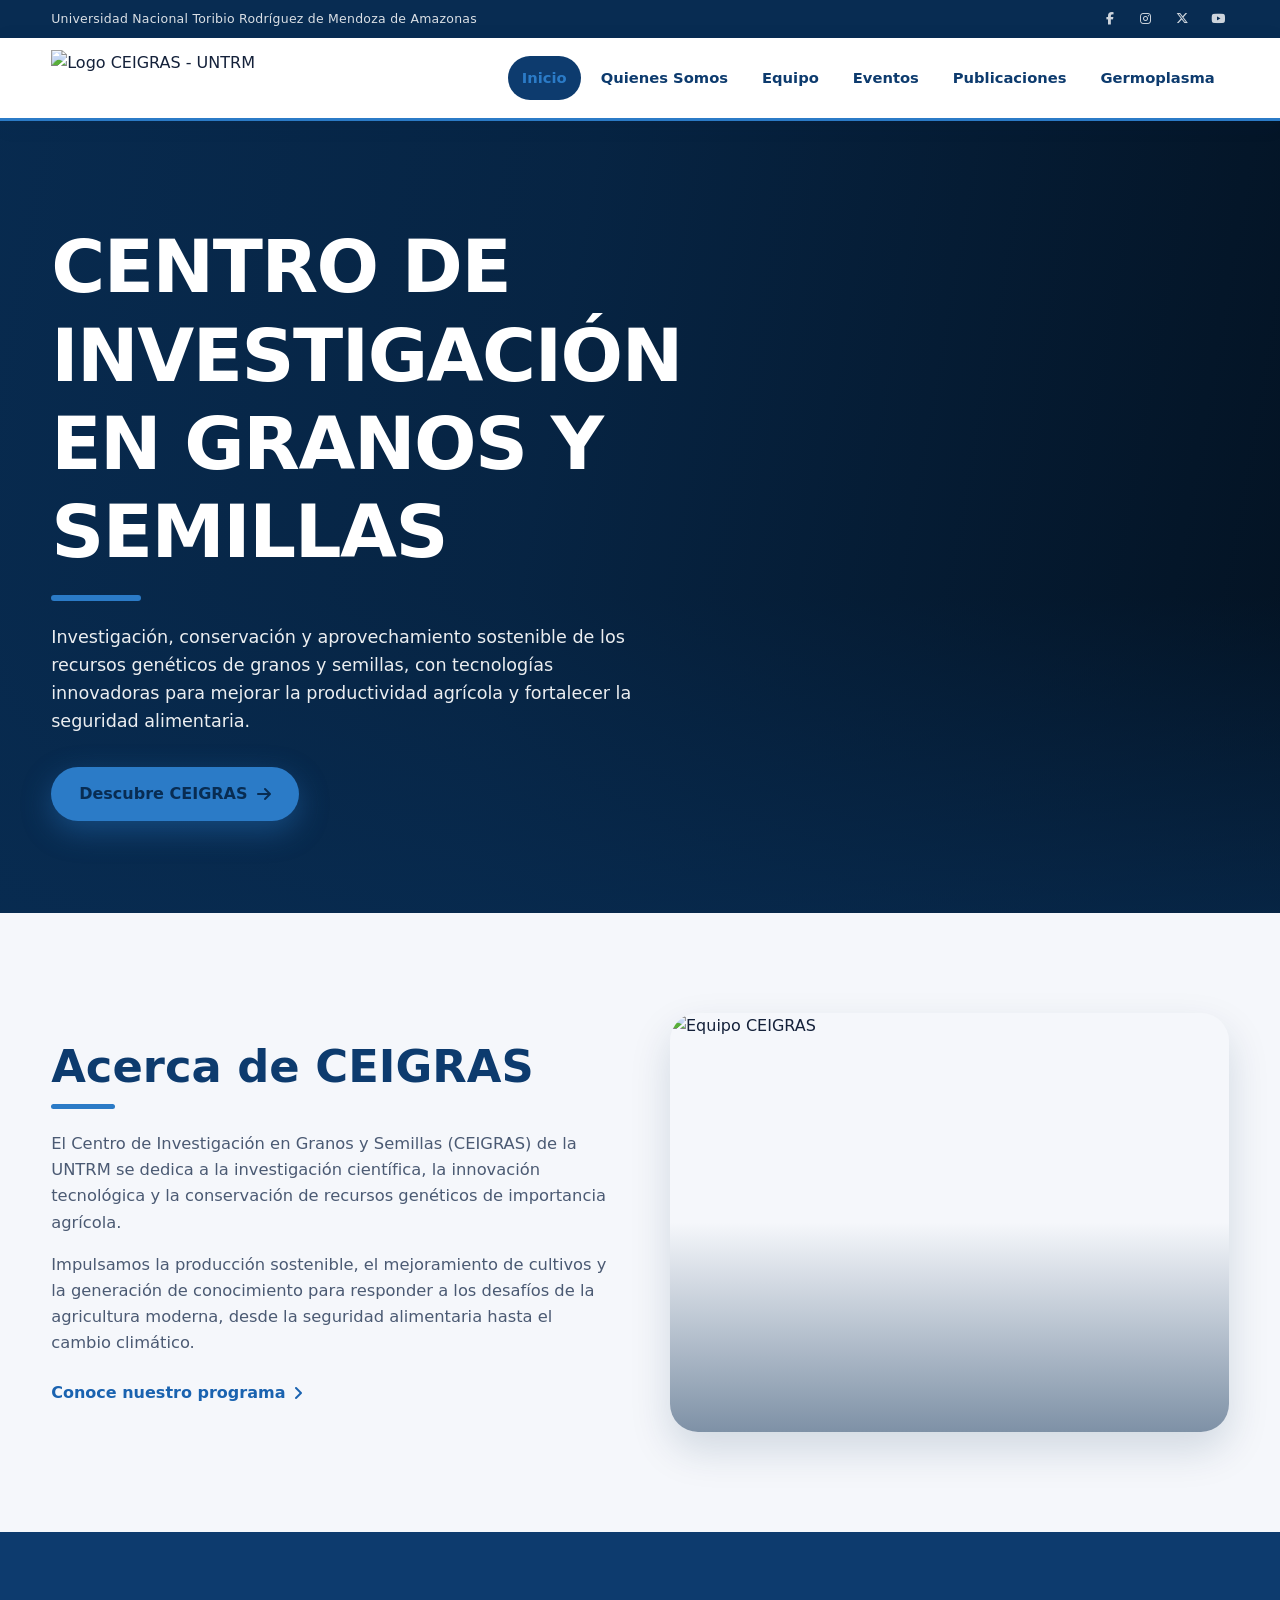
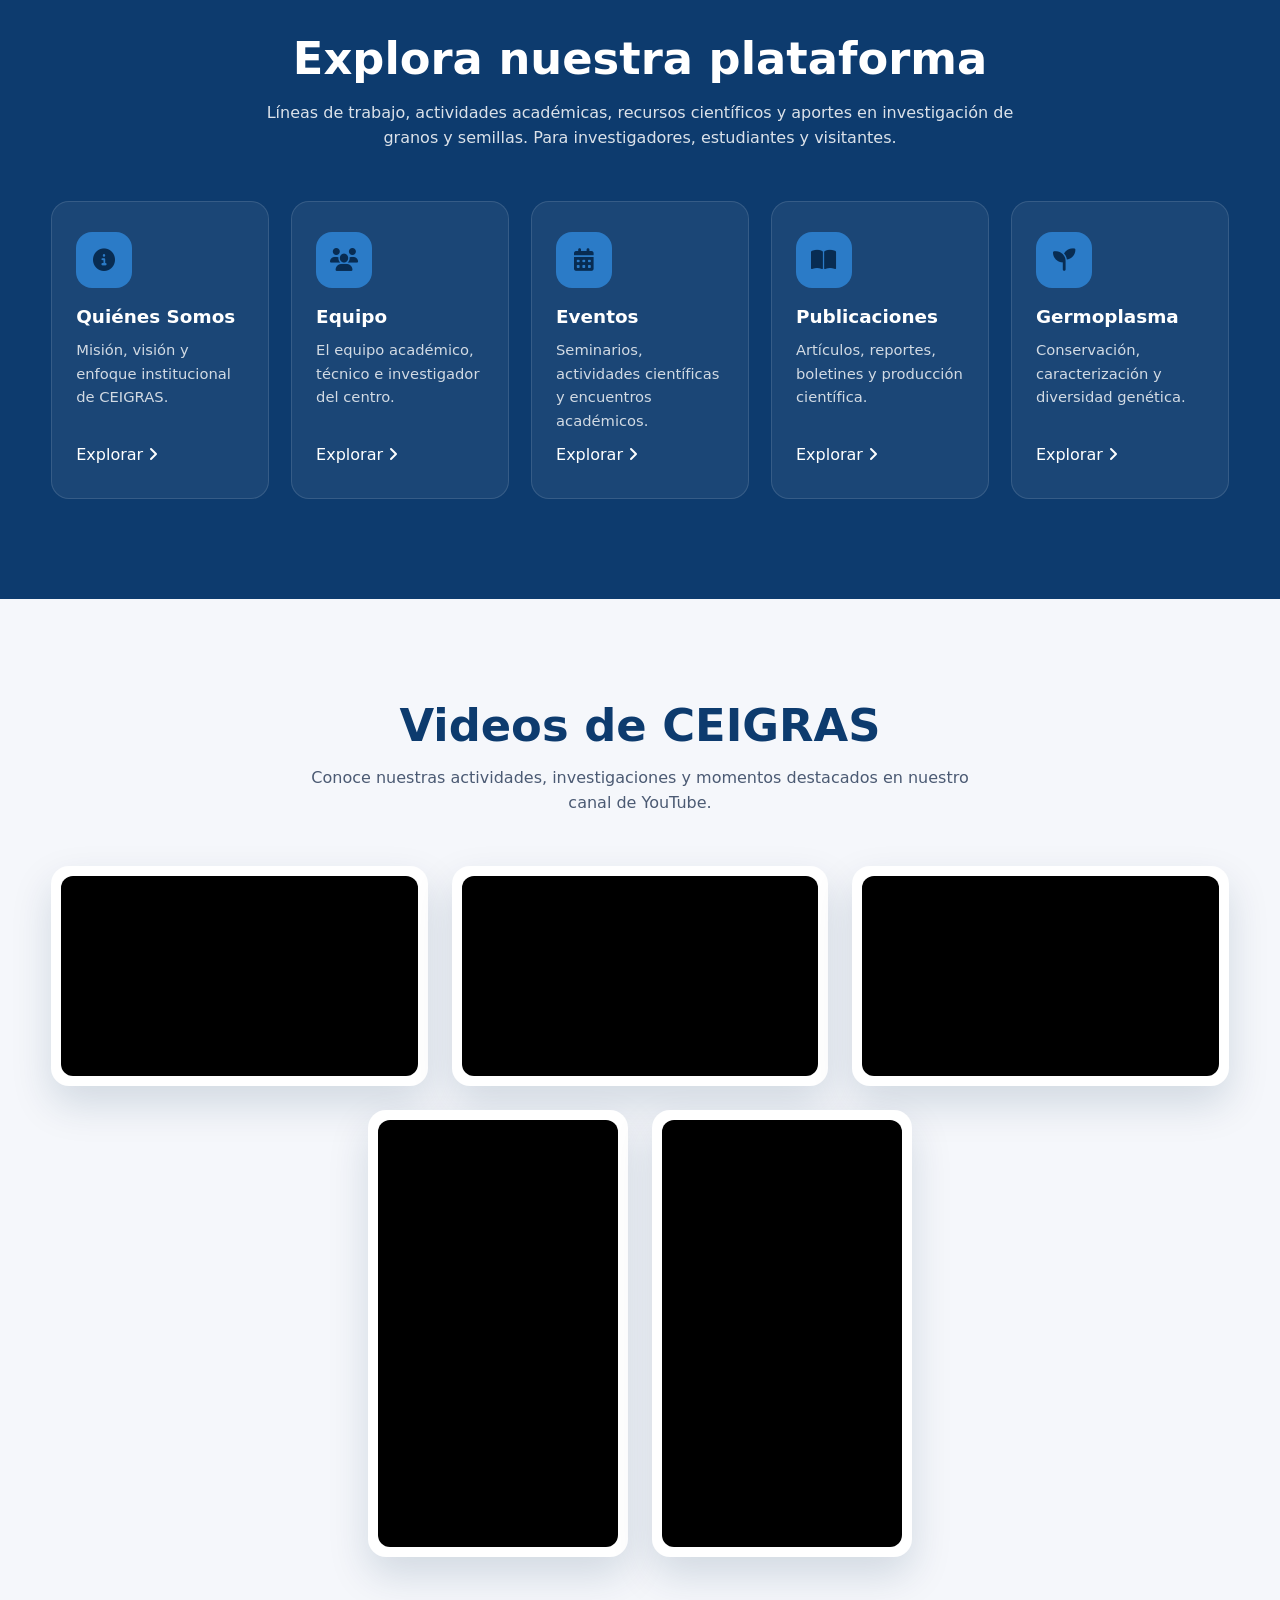
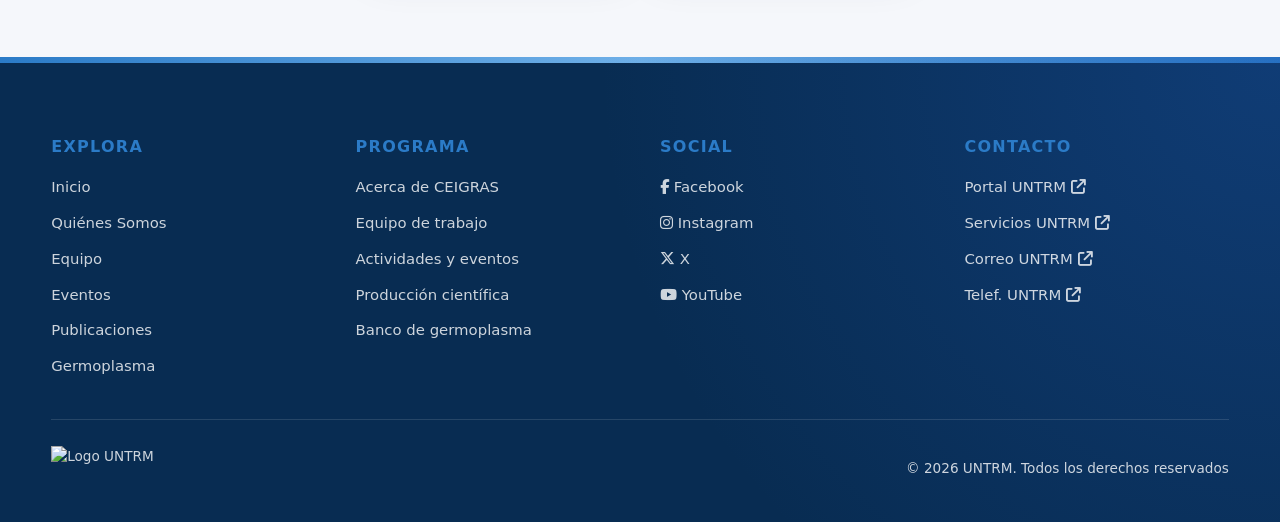
==== commit 1fbdbac9: "updt pages" ====
--- a/docs/index.html
+++ b/docs/index.html
@@ -54,10 +54,10 @@
     <div class="video-wrapper">
       <iframe
         class="hero-video"
-        src="https://www.youtube.com/embed/X4vu5pUy82o?autoplay=1&mute=1&loop=1&playlist=X4vu5pUy82o&controls=0&modestbranding=1&start=3&rel=0"
+        src="https://www.youtube.com/embed/NlXbWXV09ro?autoplay=1&mute=1&loop=1&playlist=NlXbWXV09ro&controls=0&modestbranding=1&showinfo=0&rel=0&iv_load_policy=3&disablekb=1&playsinline=1&enablejsapi=1"
         title="Video CEIGRAS"
         frameborder="0"
-        allow="autoplay; fullscreen"
+        allow="autoplay; fullscreen; picture-in-picture"
         allowfullscreen>
       </iframe>
     </div>
--- a/docs/styles.css
+++ b/docs/styles.css
@@ -154,33 +154,43 @@
   position: absolute;
   inset: 0;
   overflow: hidden;
+  background: #000;
 }
 .hero-video {
   position: absolute;
   top: 50%;
   left: 50%;
-  width: 177.77vh;
+  width: 120%;
+  height: 120%;
   min-width: 100%;
-  height: 100vh;
   min-height: 100%;
-  transform: translate(-50%, -50%);
+  transform: translate(-50%, -50%) scale(1.2);
+  border: 0;
   pointer-events: none;
-  border: 0;
+  background: #000;
+  filter: brightness(0.7) saturate(0.9);
+}
+.hero-video iframe,
+.hero-video object,
+.hero-video embed {
+  pointer-events: none;
 }
 .hero-overlay {
   position: absolute;
   inset: 0;
   background:
-    linear-gradient(100deg, rgba(8, 44, 82, 0.95) 0%, rgba(8, 44, 82, 0.75) 45%, rgba(8, 44, 82, 0.25) 100%),
+    linear-gradient(100deg, rgba(8, 44, 82, 0.96) 0%, rgba(8, 44, 82, 0.82) 42%, rgba(8, 44, 82, 0.42) 100%),
     linear-gradient(0deg, rgba(8, 44, 82, 0.7), transparent 40%);
+  z-index: 1;
 }
 .hero-content {
   position: relative;
+  z-index: 2;
   width: min(1180px, 92%);
   margin-inline: auto;
   padding: 100px 0 90px;
 }
-.hero-text { max-width: 720px; }
+.hero-text { position: relative; z-index: 2; max-width: 720px; }
 .hero-text h1 {
   font-size: clamp(2.4rem, 6vw, 4.6rem);
   letter-spacing: -0.02em;
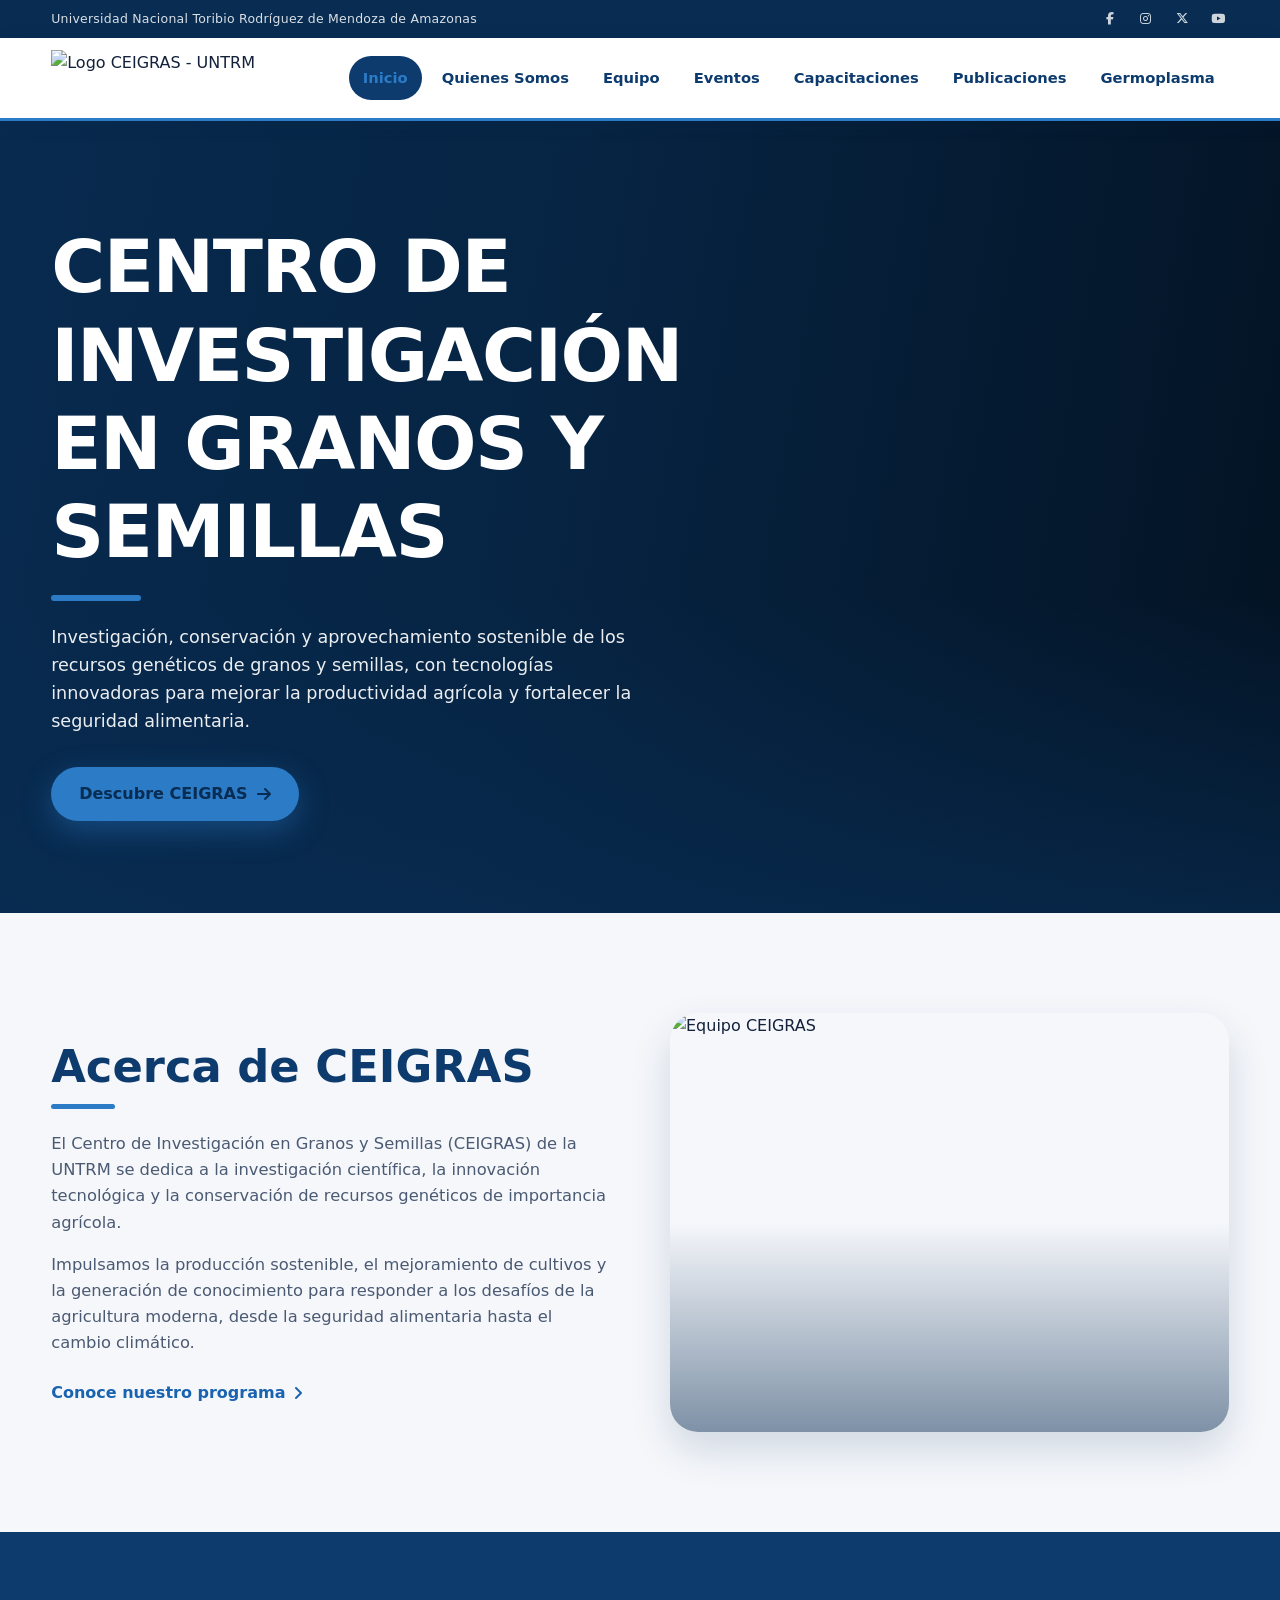
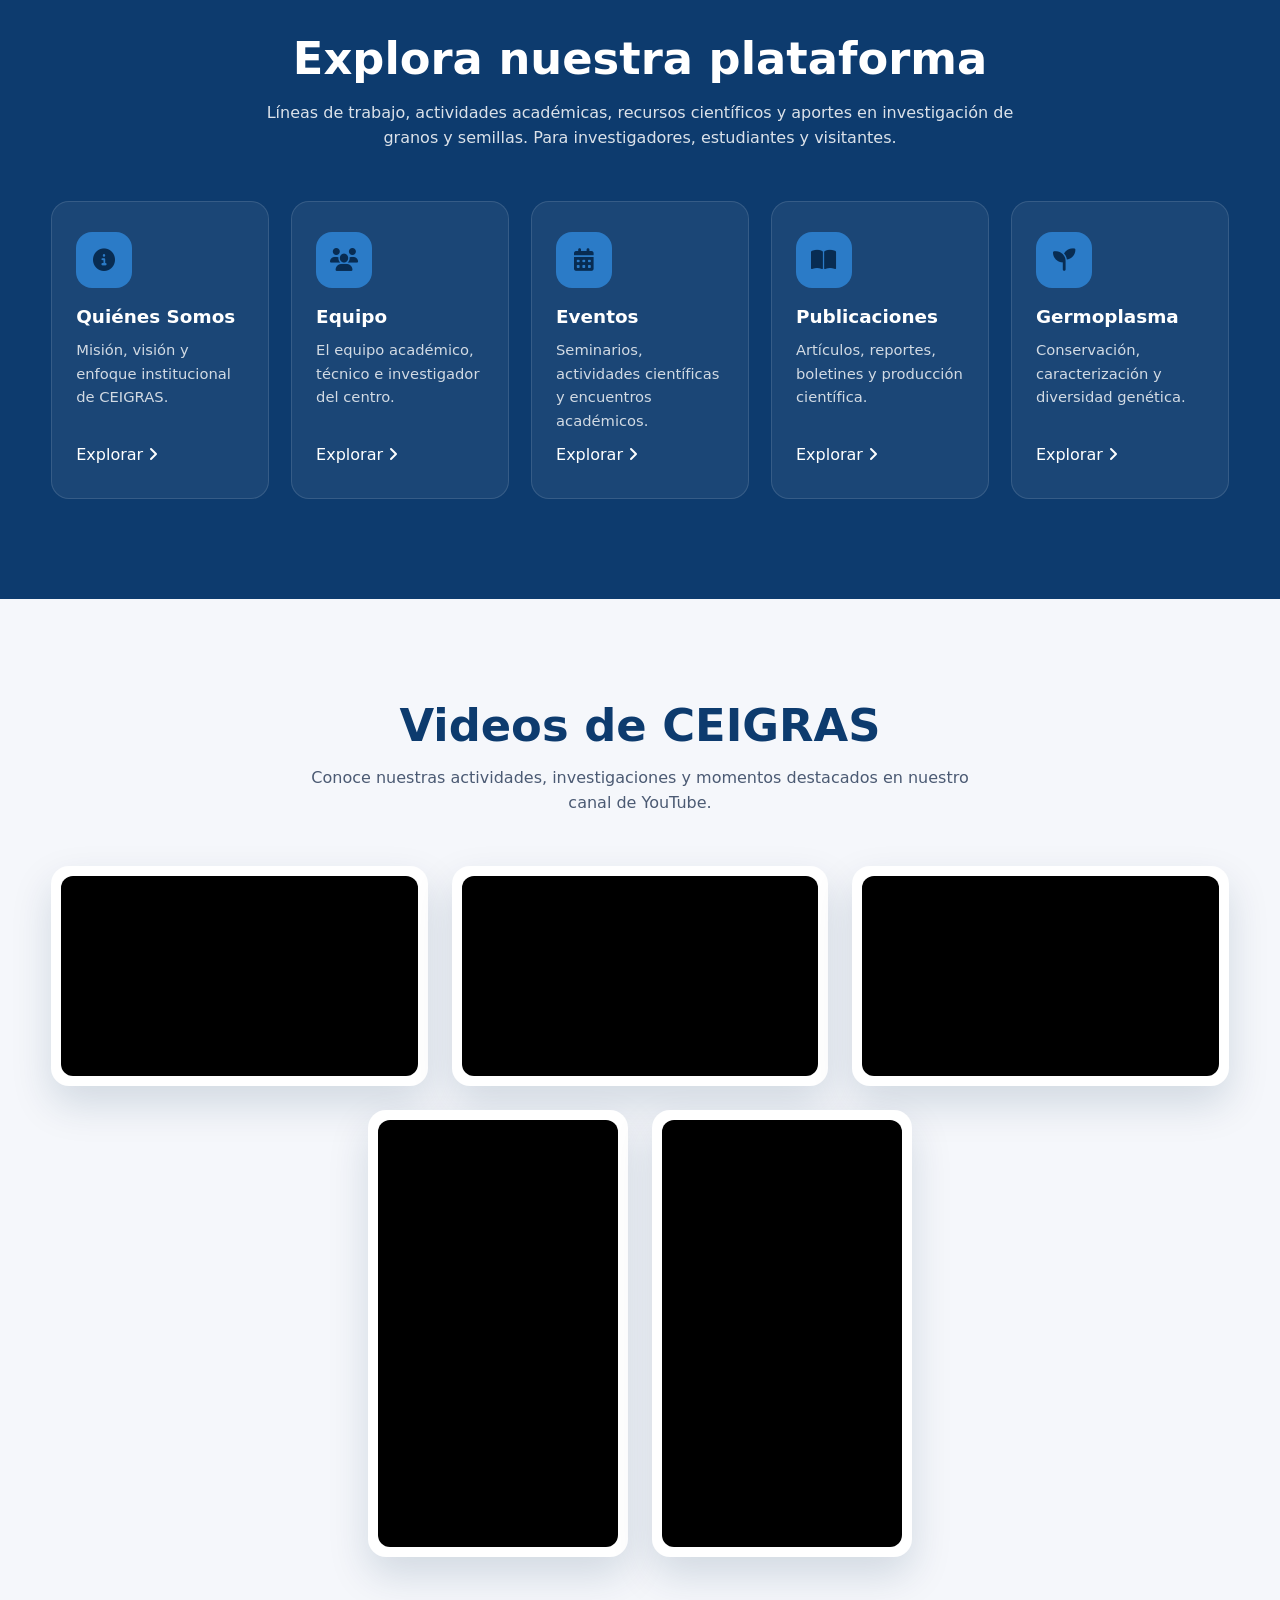
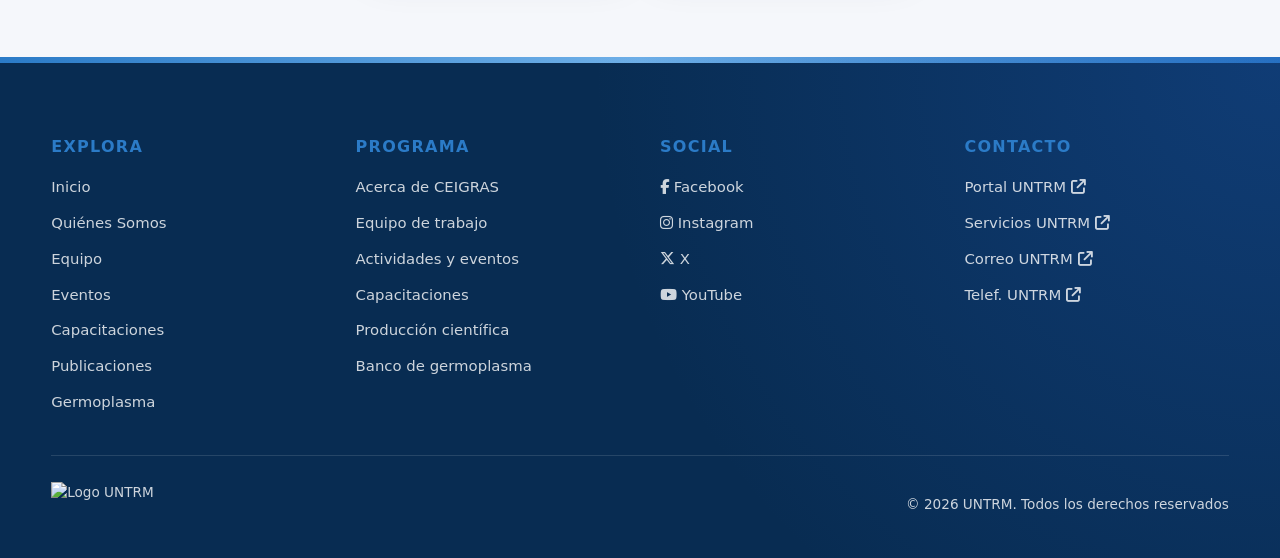
==== commit 6eb88ff0: "updt pages" ====
--- a/docs/index.html
+++ b/docs/index.html
@@ -42,6 +42,7 @@
           <li><a href="quienes-somos.html">Quienes Somos</a></li>
           <li><a href="equipo.html">Equipo</a></li>
           <li><a href="eventos.html">Eventos</a></li>
+          <li><a href="training.html">Capacitaciones</a></li>
           <li><a href="publicaciones.html">Publicaciones</a></li>
           <li><a href="germoplasma.html">Germoplasma</a></li>
         </ul>
@@ -217,6 +218,7 @@
             <li><a href="quienes-somos.html">Quiénes Somos</a></li>
             <li><a href="equipo.html">Equipo</a></li>
             <li><a href="eventos.html">Eventos</a></li>
+          <li><a href="training.html">Capacitaciones</a></li>
             <li><a href="publicaciones.html">Publicaciones</a></li>
             <li><a href="germoplasma.html">Germoplasma</a></li>
           </ul>
@@ -228,6 +230,7 @@
             <li><a href="quienes-somos.html">Acerca de CEIGRAS</a></li>
             <li><a href="equipo.html">Equipo de trabajo</a></li>
             <li><a href="eventos.html">Actividades y eventos</a></li>
+          <li><a href="training.html">Capacitaciones</a></li>
             <li><a href="publicaciones.html">Producción científica</a></li>
             <li><a href="germoplasma.html">Banco de germoplasma</a></li>
           </ul>
--- a/docs/styles.css
+++ b/docs/styles.css
@@ -160,11 +160,11 @@
   position: absolute;
   top: 50%;
   left: 50%;
-  width: 120%;
-  height: 120%;
+  width: 177.78vh;   /* alto del contenedor * 16/9 */
+  height: 56.25vw;   /* ancho del contenedor * 9/16 */
   min-width: 100%;
   min-height: 100%;
-  transform: translate(-50%, -50%) scale(1.2);
+  transform: translate(-50%, -50%);
   border: 0;
   pointer-events: none;
   background: #000;
@@ -369,7 +369,7 @@
 }
 .videos-grid {
   display: grid;
-  grid-template-columns: repeat(auto-fit, minmax(300px, 1fr));
+  grid-template-columns: repeat(auto-fit, minmax(min(100%, 300px), 1fr));
   gap: 24px;
   margin-bottom: 24px;
 }
@@ -446,7 +446,22 @@
   transition: background var(--transicion), color var(--transicion);
 }
 .social-links a:hover { background: var(--azul-800); color: var(--dorado); }
-.team-flag { font-size: 1.2rem; }
+.team-flag {
+  display: inline-flex;
+  align-items: center;
+  justify-content: center;
+  font-size: 1.4rem;
+  line-height: 1;
+  transform: translateY(1px);
+}
+/* Bandera dibujada por Twemoji: se ve igual en cualquier sistema operativo
+   (Windows de escritorio no siempre trae la fuente de emoji con banderas). */
+.team-flag img.team-flag-img {
+  width: 22px;
+  height: 22px;
+  vertical-align: middle;
+  border-radius: 3px;
+}
 
 /* ---------- MODAL EQUIPO ---------- */
 .modal {
@@ -486,10 +501,75 @@
 }
 
 /* ---------- EVENTOS ---------- */
+.training-section { padding: 64px 0 100px; background: #f5f8fc; }
+.training-intro { display: flex; align-items: flex-end; justify-content: space-between; gap: 24px; margin-bottom: 30px; }
+.training-kicker { display: inline-block; color: var(--azul-500); font-size: .75rem; font-weight: 800; letter-spacing: .14em; margin-bottom: 10px; }
+.training-intro h2 { color: var(--azul-800); font-size: clamp(1.7rem, 3vw, 2.25rem); margin-bottom: 8px; }
+.training-intro p { color: var(--gris-600); }
+.training-count { display: inline-flex; align-items: center; gap: 10px; padding: 12px 16px; color: var(--azul-800); background: #fff; border-radius: 14px; box-shadow: var(--sombra); font-size: .9rem; font-weight: 700; white-space: nowrap; }
+.training-count i { color: var(--azul-500); }
+.training-tabs { display: flex; gap: 8px; width: fit-content; padding: 6px; margin: 0 0 28px; background: #e9eff7; border-radius: 14px; }
+.training-tab { display: inline-flex; align-items: center; gap: 9px; border: 0; border-radius: 10px; padding: 12px 18px; color: var(--gris-600); background: transparent; font: inherit; font-size: .92rem; font-weight: 700; cursor: pointer; transition: color var(--transicion), background var(--transicion), box-shadow var(--transicion); }
+.training-tab.active { color: var(--azul-800); background: #fff; box-shadow: 0 3px 12px rgba(8, 44, 82, .09); }
+.training-grid { display: grid; grid-template-columns: repeat(auto-fill, minmax(min(100%, 290px), 1fr)); gap: 24px; }
+.training-card { overflow: hidden; display: flex; flex-direction: column; background: #fff; border: 1px solid rgba(8, 44, 82, .06); border-radius: 20px; box-shadow: var(--sombra); transition: transform var(--transicion), box-shadow var(--transicion); }
+.training-card:hover { transform: translateY(-5px); box-shadow: 0 18px 40px rgba(8, 44, 82, .13); }
+.training-card-image { position: relative; display: grid; place-items: center; min-height: 190px; overflow: hidden; background: radial-gradient(circle at 75% 25%, rgba(255,255,255,.15), transparent 28%), linear-gradient(135deg, var(--azul-900), var(--azul-500)); }
+.training-card-image.has-image { display: block; min-height: 0; background: #eaf0f6; }
+.training-placeholder-icon { color: rgba(255,255,255,.28); font-size: 4rem; }
+.training-type, .training-status { position: absolute; top: 14px; z-index: 1; padding: 7px 12px; border-radius: 999px; font-size: .7rem; font-weight: 800; letter-spacing: .03em; }
+.training-type { left: 14px; color: var(--azul-900); background: var(--dorado); text-transform: uppercase; }
+.training-status { right: 14px; color: #fff; background: rgba(8, 25, 45, .55); backdrop-filter: blur(8px); }
+.training-status.status-upcoming { color: #fff; background: #2473b8; }
+.training-status.status-ongoing { color: #3d2b00; background: #ffd166; }
+.training-status.status-completed { color: #fff; background: #32805a; }
+.training-card-body { display: flex; flex: 1; flex-direction: column; align-items: flex-start; gap: 14px; padding: 21px; }
+.training-date { display: flex; align-items: center; gap: 8px; color: var(--azul-500); font-size: .86rem; font-weight: 700; text-transform: capitalize; }
+.training-card-body h3 { color: var(--azul-800); font-size: 1.15rem; line-height: 1.45; }
+.training-details { display: flex; flex-wrap: wrap; gap: 9px 16px; color: var(--gris-600); font-size: .85rem; }
+.training-details span { display: inline-flex; align-items: flex-start; gap: 8px; }
+.training-details i { margin-top: 3px; color: var(--azul-500); }
+.training-register { display: inline-flex; align-items: center; gap: 9px; margin-top: auto; padding: 11px 16px; border-radius: 10px; color: #fff; background: var(--azul-800); font-size: .88rem; font-weight: 700; transition: background var(--transicion), transform var(--transicion); }
+.training-register:hover { color: #fff; background: var(--azul-500); transform: translateY(-2px); }
+.training-empty, .training-message { grid-column: 1 / -1; padding: 52px 24px; border-radius: 18px; color: var(--gris-600); background: #fff; text-align: center; }
+.training-empty > i { margin-bottom: 14px; color: var(--azul-500); font-size: 2rem; }
+.training-empty h3 { margin-bottom: 8px; color: var(--azul-800); }
+.training-eyebrow { display: inline-flex; align-items: center; gap: 9px; margin-bottom: 12px; color: var(--dorado); font-size: .82rem; font-weight: 700; letter-spacing: .08em; text-transform: uppercase; }
+.training-image-button { position: relative; display: block; width: 100%; padding: 0; border: 0; background: transparent; cursor: zoom-in; }
+.training-image-button img { display: block; width: 100%; height: auto; object-fit: contain; transition: transform .45s; }
+.training-image-button:hover img, .training-image-button:focus-visible img { transform: scale(1.025); }
+.training-image-hint { position: absolute; right: 14px; bottom: 14px; display: inline-flex; align-items: center; gap: 7px; padding: 8px 11px; border-radius: 999px; color: #fff; background: rgba(8, 25, 45, .7); font-size: .75rem; font-weight: 700; opacity: 0; transform: translateY(4px); transition: opacity var(--transicion), transform var(--transicion); }
+.training-image-button:hover .training-image-hint, .training-image-button:focus-visible .training-image-hint { opacity: 1; transform: translateY(0); }
+.training-lightbox { position: fixed; inset: 0; z-index: 500; display: flex; align-items: center; justify-content: center; padding: 24px; background: rgba(3, 15, 31, .84); backdrop-filter: blur(7px); opacity: 0; visibility: hidden; transition: opacity .2s, visibility .2s; }
+.training-lightbox.is-open { opacity: 1; visibility: visible; }
+.training-lightbox-panel { position: relative; display: grid; grid-template-columns: minmax(0, 1.35fr) minmax(280px, .8fr); width: min(1080px, 100%); max-height: min(780px, 92vh); overflow: auto; border-radius: 22px; background: #fff; box-shadow: 0 28px 90px rgba(0, 0, 0, .35); transform: translateY(10px) scale(.99); transition: transform .2s; }
+.training-lightbox.is-open .training-lightbox-panel { transform: translateY(0) scale(1); }
+.training-lightbox-visual { position: relative; display: grid; place-items: center; min-height: 300px; max-height: min(780px, 92vh); padding: 20px; background: #091d34; }
+.training-lightbox-visual img { display: block; width: 100%; height: 100%; max-height: calc(92vh - 40px); object-fit: contain; }
+.training-lightbox-visual .training-type { top: 20px; left: 20px; }
+.training-lightbox-close { position: absolute; top: 12px; right: 12px; z-index: 2; display: grid; place-items: center; width: 42px; height: 42px; border: 0; border-radius: 50%; color: var(--azul-800); background: #fff; box-shadow: 0 3px 15px rgba(0,0,0,.18); font-size: 1.1rem; cursor: pointer; }
+.training-lightbox-info { display: flex; flex-direction: column; align-items: flex-start; gap: 16px; padding: 44px 30px 30px; }
+.training-lightbox-info h2 { color: var(--azul-800); font-size: clamp(1.35rem, 2vw, 1.8rem); line-height: 1.35; }
+.training-lightbox-status { padding: 6px 11px; border-radius: 999px; color: var(--azul-800); background: #edf3fa; font-size: .8rem; font-weight: 700; }
+.training-lightbox-status.status-upcoming { color: #fff; background: #2473b8; }
+.training-lightbox-status.status-ongoing { color: #3d2b00; background: #ffd166; }
+.training-lightbox-status.status-completed { color: #fff; background: #32805a; }
+.training-lightbox-description { color: var(--gris-600); font-size: .92rem; line-height: 1.7; white-space: pre-line; }
+.training-lightbox-info .training-register { margin-top: auto; }
+.training-lightbox-info [hidden] { display: none !important; }
+.training-completed-note { display: flex; align-items: center; gap: 13px; width: 100%; margin-top: auto; padding: 15px 16px; border: 1px solid #cce7d7; border-radius: 14px; color: #246343; background: #eff8f2; }
+.training-completed-note > i { font-size: 1.45rem; }
+.training-completed-note span { display: flex; flex-direction: column; gap: 3px; }
+.training-completed-note strong { font-size: .9rem; }
+.training-completed-note small { color: #527461; font-size: .78rem; }
+.training-lightbox-open { overflow: hidden; }
+@media (max-width: 760px) { .training-lightbox { padding: 12px; } .training-lightbox-panel { grid-template-columns: 1fr; max-height: 94vh; } .training-lightbox-visual { min-height: 220px; height: min(52vh, 420px); padding: 14px; } .training-lightbox-visual img { max-height: calc(52vh - 28px); } .training-lightbox-info { gap: 12px; padding: 22px; } }
+@media (max-width: 620px) { .training-intro { align-items: flex-start; flex-direction: column; } .training-count { align-self: flex-start; } .training-tabs { width: 100%; } .training-tab { flex: 1; justify-content: center; padding: 11px 8px; } }
+
 .events-section, .journal-section { padding: 70px 0 100px; }
 .events-grid, .journal-grid {
   display: grid;
-  grid-template-columns: repeat(auto-fill, minmax(300px, 1fr));
+  grid-template-columns: repeat(auto-fill, minmax(min(100%, 300px), 1fr));
   gap: 30px;
 }
 .event-card, .journal-card {
@@ -672,6 +752,89 @@
 .germ-content > p:first-of-type { font-style: italic; color: var(--verde); font-weight: 600; }
 .germ-content p { color: var(--gris-600); font-size: 0.95rem; }
 
+/* ---------- CTA CATÁLOGO INTERACTIVO (tarjeta con imagen + botón) ---------- */
+.catalog-cta {
+  display: grid;
+  grid-template-columns: 260px 1fr;
+  align-items: stretch;
+  border-radius: 22px;
+  overflow: hidden;
+  margin: 34px 0 10px;
+  box-shadow: var(--sombra);
+  background: linear-gradient(135deg, var(--azul-900), var(--azul-700));
+  color: #fff;
+}
+.catalog-cta-image {
+  position: relative;
+  min-height: 220px;
+}
+.catalog-cta-image img {
+  width: 100%;
+  height: 100%;
+  object-fit: cover;
+  display: block;
+}
+.catalog-cta-image::after {
+  content: "";
+  position: absolute;
+  inset: 0;
+  background: linear-gradient(90deg, rgba(8, 44, 82, 0) 55%, rgba(8, 44, 82, 0.9) 100%);
+}
+.catalog-cta-body {
+  padding: 28px 34px;
+  display: flex;
+  flex-direction: column;
+  justify-content: center;
+  gap: 10px;
+}
+.catalog-cta-tag {
+  display: inline-flex;
+  align-items: center;
+  gap: 8px;
+  align-self: flex-start;
+  background: rgba(255, 255, 255, 0.12);
+  border: 1px solid rgba(255, 255, 255, 0.28);
+  padding: 5px 14px;
+  border-radius: 999px;
+  font-size: 0.76rem;
+  font-weight: 700;
+  letter-spacing: 0.03em;
+  text-transform: uppercase;
+}
+.catalog-cta-tag i { color: var(--dorado-claro); }
+.catalog-cta-body h3 {
+  font-size: 1.4rem;
+  color: #fff;
+  margin: 2px 0 0;
+}
+.catalog-cta-body p {
+  color: rgba(255, 255, 255, 0.85);
+  font-size: 0.95rem;
+  max-width: 480px;
+}
+.catalog-cta-btn {
+  display: inline-flex;
+  align-items: center;
+  gap: 10px;
+  align-self: flex-start;
+  margin-top: 8px;
+  background: var(--dorado);
+  color: #fff;
+  padding: 12px 26px;
+  border-radius: 999px;
+  font-weight: 700;
+  font-size: 0.95rem;
+  box-shadow: 0 10px 26px rgba(43, 123, 199, 0.45);
+  transition: transform var(--transicion), box-shadow var(--transicion);
+}
+.catalog-cta-btn:hover { transform: translateY(-3px); box-shadow: 0 14px 32px rgba(43, 123, 199, 0.55); }
+@media (max-width: 640px) {
+  .catalog-cta { grid-template-columns: 1fr; }
+  .catalog-cta-image { min-height: 170px; }
+  .catalog-cta-image::after { background: linear-gradient(180deg, rgba(8, 44, 82, 0) 35%, rgba(8, 44, 82, 0.92) 100%); }
+  .catalog-cta-body { padding: 22px; }
+}
+
 /* ---------- DETALLE (noticias / germoplasma) ---------- */
 .news-detail-section { padding: 60px 0 100px; }
 .news-detail-grid {
@@ -864,7 +1027,7 @@
   .videos-shorts-row { grid-template-columns: repeat(2, 1fr); }
 }
 
-@media (max-width: 820px) {
+@media (max-width: 960px) {
   .menu-toggle { display: inline-grid; place-items: center; }
   .header-content { position: relative; }
   .navbar {
@@ -882,14 +1045,37 @@
   .navbar ul { flex-direction: column; gap: 2px; }
   .navbar a { padding: 12px 16px; }
   .topbar-left { font-size: 0.7rem; }
+  .hero {
+    min-height: 72vh;
+  }
+  .hero-content {
+    padding: 72px 0 60px;
+  }
+  .hero-text h1 {
+    font-size: clamp(2rem, 7vw, 3.1rem);
+  }
 }
 
 @media (max-width: 560px) {
   .topbar-left { display: none; }
   .topbar-content { justify-content: flex-end; }
   .logo { height: 44px; }
-  .hero { min-height: 80vh; }
+  .hero {
+    min-height: 100svh;
+    height: 100svh;
+  }
+  .hero-content {
+    width: min(100%, 1180px);
+    padding: 72px 18px 50px;
+  }
+  .hero-text p {
+    font-size: 0.96rem;
+  }
+  .btn-hero {
+    width: 100%;
+    justify-content: center;
+  }
   .videos-shorts-row { grid-template-columns: 1fr; }
   .modal-content { padding: 22px; }
   .news-main { padding: 24px; }
-}+}
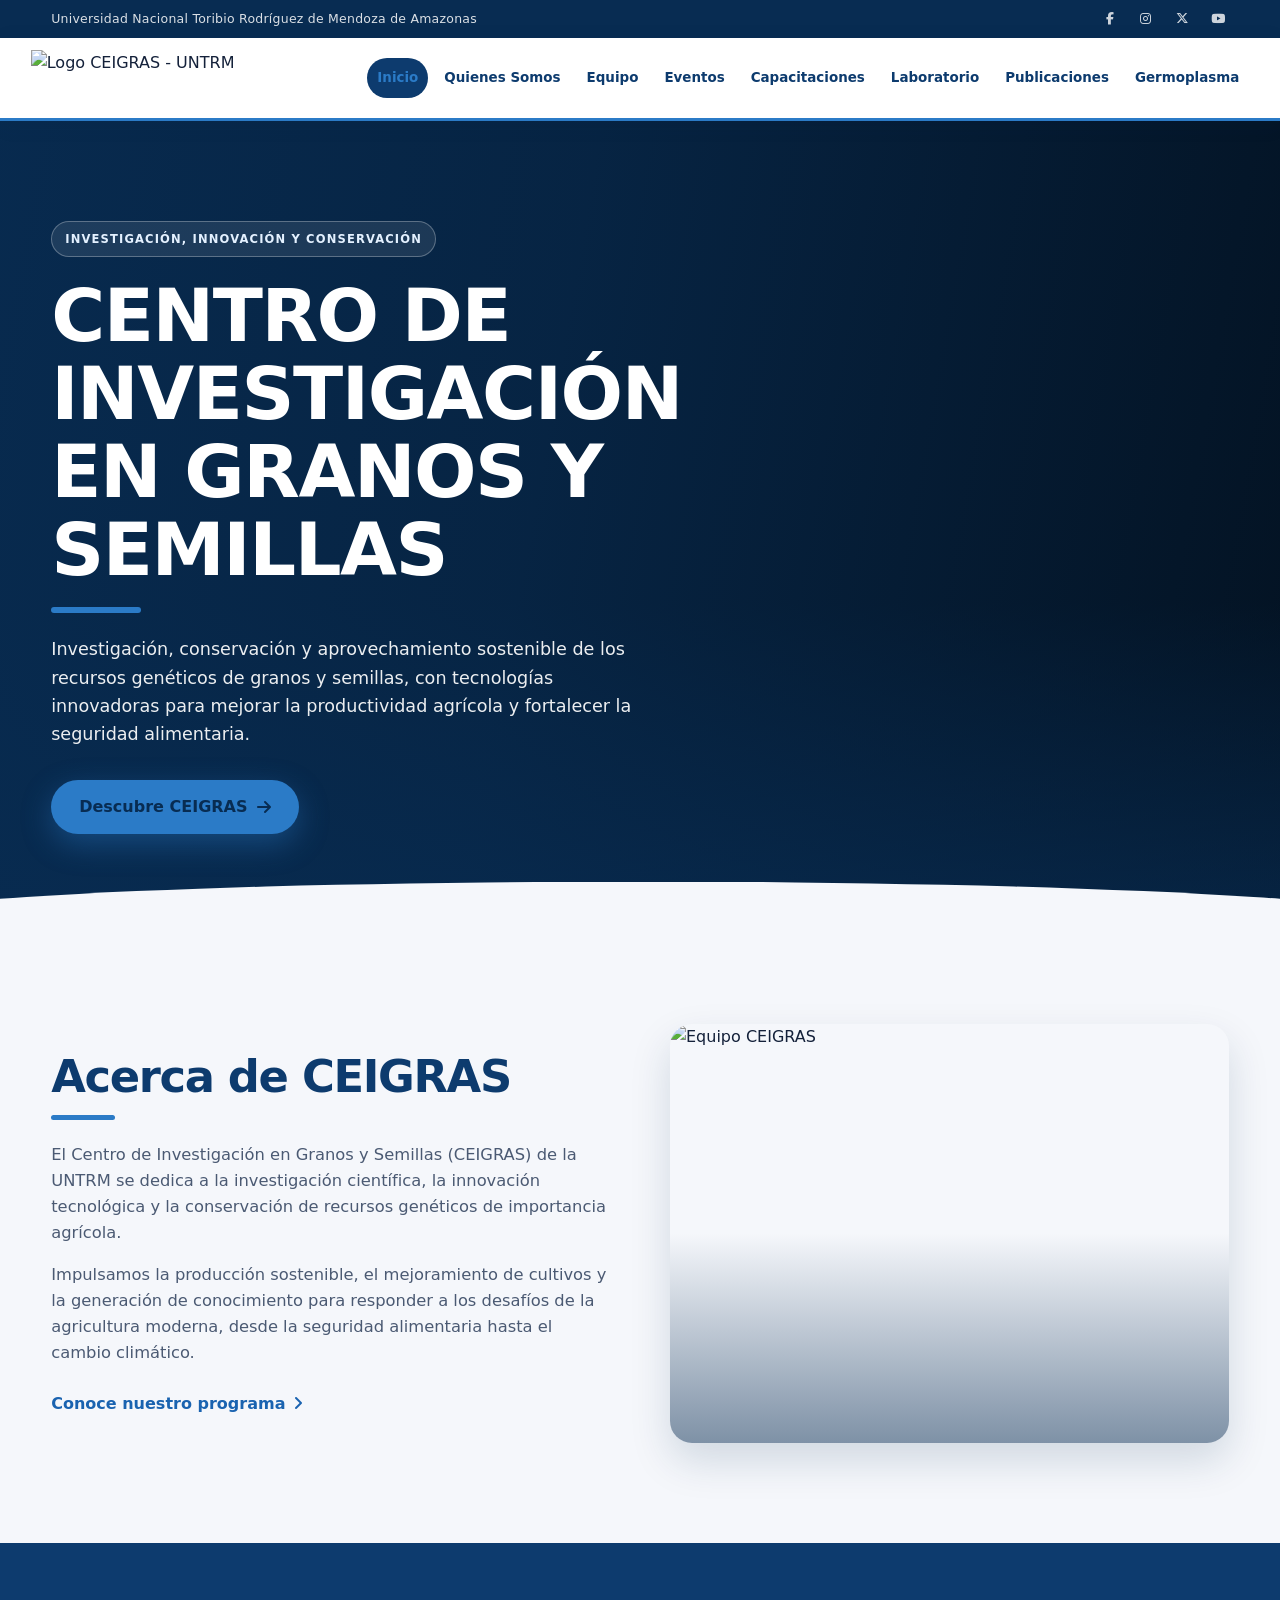
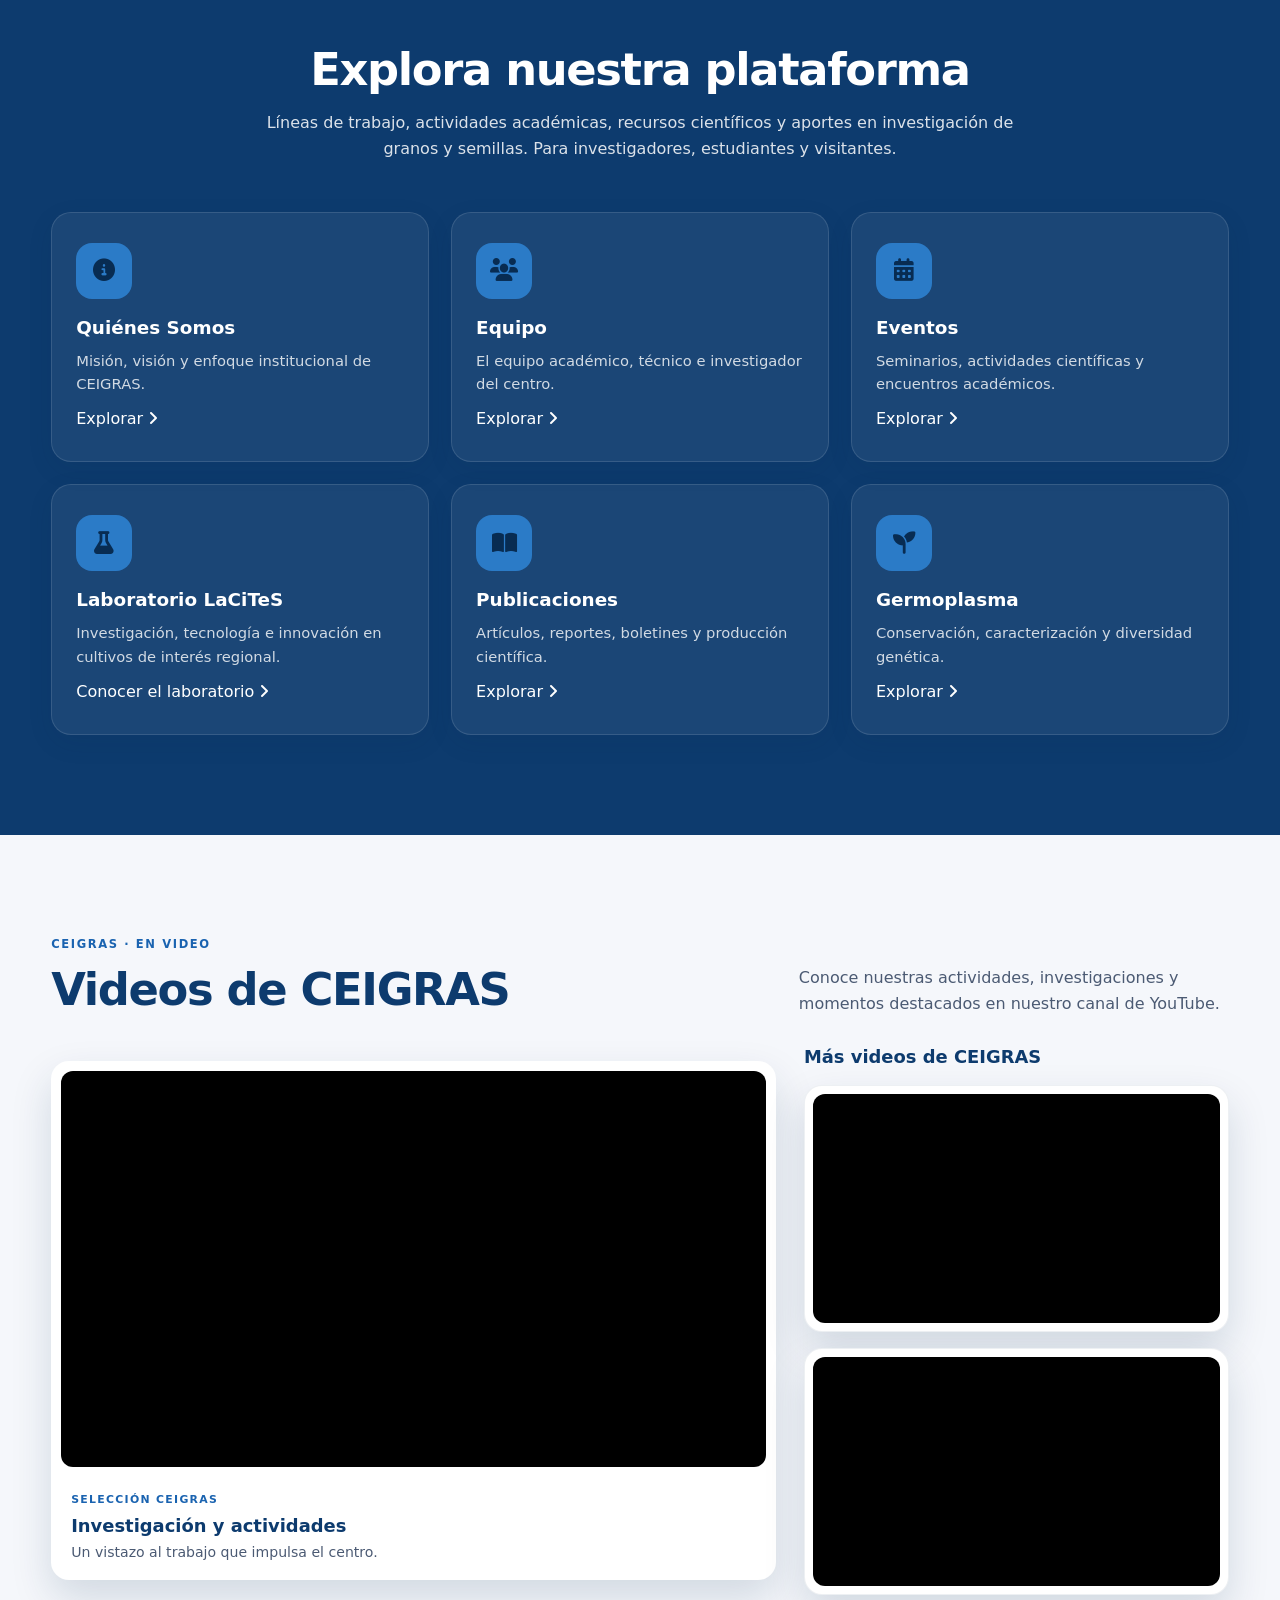
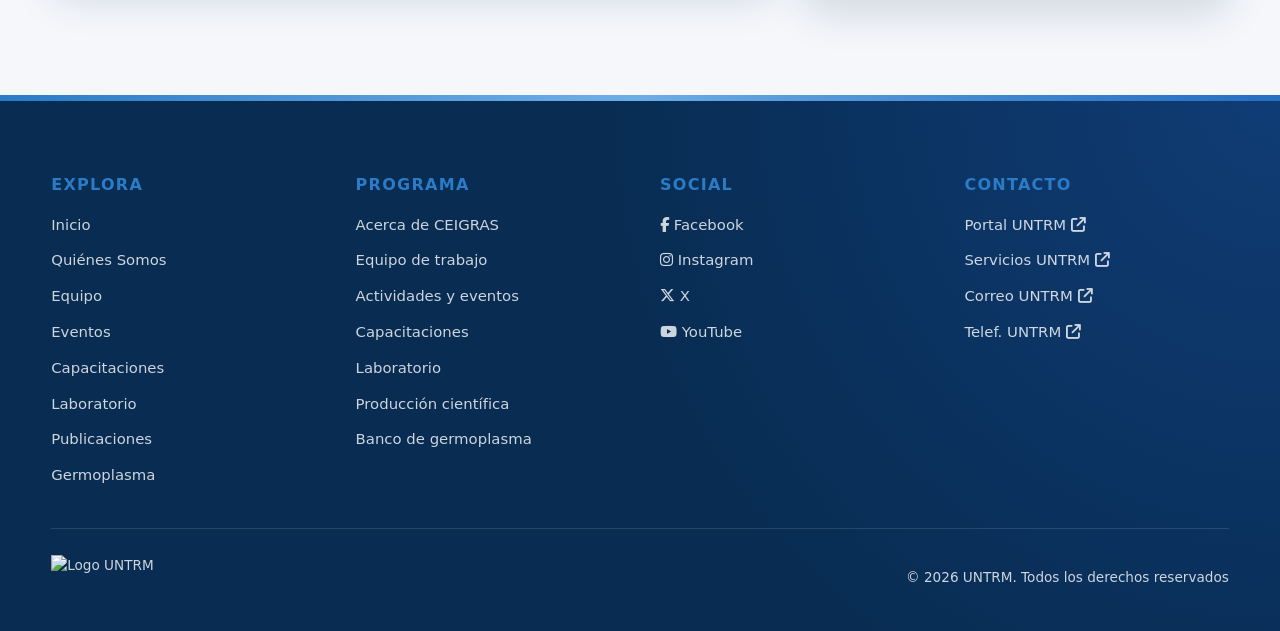
==== commit 1aa17f37: "updt" ====
--- a/docs/index.html
+++ b/docs/index.html
@@ -32,7 +32,7 @@
     <div class="container header-content">
       <img src="https://github.com/Vyxugo/CEIGRAS/blob/main/docs/image/blue.png?raw=true" alt="Logo CEIGRAS - UNTRM" class="logo">
 
-      <button class="menu-toggle" id="menu-toggle" aria-label="Abrir menú">
+      <button class="menu-toggle" id="menu-toggle" aria-label="Abrir menú" aria-expanded="false">
         <i class="fas fa-bars"></i>
       </button>
 
@@ -43,6 +43,7 @@
           <li><a href="equipo.html">Equipo</a></li>
           <li><a href="eventos.html">Eventos</a></li>
           <li><a href="training.html">Capacitaciones</a></li>
+            <li><a href="laboratorio-lacites.html">Laboratorio</a></li>
           <li><a href="publicaciones.html">Publicaciones</a></li>
           <li><a href="germoplasma.html">Germoplasma</a></li>
         </ul>
@@ -67,6 +68,7 @@
 
     <div class="hero-content">
       <div class="hero-text">
+        <span class="hero-eyebrow">Investigación, innovación y conservación</span>
         <h1>CENTRO DE INVESTIGACIÓN<br>EN GRANOS Y SEMILLAS</h1>
         <p>
           Investigación, conservación y aprovechamiento sostenible de los recursos genéticos de granos y semillas,
@@ -134,6 +136,13 @@
           <span>Explorar <i class="fas fa-angle-right"></i></span>
         </a>
 
+        <a href="laboratorio-lacites.html" class="explore-card">
+          <div class="explore-icon"><i class="fas fa-flask"></i></div>
+          <h3>Laboratorio LaCiTeS</h3>
+          <p>Investigación, tecnología e innovación en cultivos de interés regional.</p>
+          <span>Conocer el laboratorio <i class="fas fa-angle-right"></i></span>
+        </a>
+
         <a href="publicaciones.html" class="explore-card">
           <div class="explore-icon"><i class="fas fa-book-open"></i></div>
           <h3>Publicaciones</h3>
@@ -154,54 +163,40 @@
   <!-- VIDEOS -->
   <section class="videos-section" id="videos">
     <div class="container">
-      <h2>Videos de CEIGRAS</h2>
-      <p class="videos-intro">
-        Conoce nuestras actividades, investigaciones y momentos destacados en nuestro canal de YouTube.
-      </p>
+      <div class="videos-heading">
+        <div><span class="videos-eyebrow">CEIGRAS · EN VIDEO</span><h2>Videos de CEIGRAS</h2></div>
+        <p class="videos-intro">Conoce nuestras actividades, investigaciones y momentos destacados en nuestro canal de YouTube.</p>
+      </div>
 
       <div class="videos-grid">
-        <div class="video-card">
+        <div class="video-card video-card-featured">
           <div class="video-frame-wrap">
             <iframe src="https://www.youtube.com/embed/HWY_dsq2bLw" title="Video CEIGRAS" loading="lazy"
               allow="accelerometer; autoplay; clipboard-write; encrypted-media; gyroscope; picture-in-picture; web-share"
               allowfullscreen></iframe>
           </div>
-        </div>
-
-        <div class="video-card">
-          <div class="video-frame-wrap">
-            <iframe src="https://www.youtube.com/embed/NlXbWXV09ro" title="Video CEIGRAS" loading="lazy"
-              allow="accelerometer; autoplay; clipboard-write; encrypted-media; gyroscope; picture-in-picture; web-share"
-              allowfullscreen></iframe>
+          <div class="video-card-caption"><span class="video-card-label">SELECCIÓN CEIGRAS</span><h3>Investigación y actividades</h3><p>Un vistazo al trabajo que impulsa el centro.</p></div>
+        </div>
+
+        <div class="videos-secondary">
+          <h3>Más videos de CEIGRAS</h3>
+          <div class="video-card">
+            <div class="video-frame-wrap">
+              <iframe src="https://www.youtube.com/embed/NlXbWXV09ro" title="Video de CEIGRAS" loading="lazy"
+                allow="accelerometer; autoplay; clipboard-write; encrypted-media; gyroscope; picture-in-picture; web-share"
+                allowfullscreen></iframe>
+            </div>
           </div>
-        </div>
-
-        <div class="video-card">
-          <div class="video-frame-wrap">
-            <iframe src="https://www.youtube.com/embed/8j_m8SHTzUs" title="Video CEIGRAS" loading="lazy"
-              allow="accelerometer; autoplay; clipboard-write; encrypted-media; gyroscope; picture-in-picture; web-share"
-              allowfullscreen></iframe>
+          <div class="video-card">
+            <div class="video-frame-wrap">
+              <iframe src="https://www.youtube.com/embed/8j_m8SHTzUs" title="Video de CEIGRAS" loading="lazy"
+                allow="accelerometer; autoplay; clipboard-write; encrypted-media; gyroscope; picture-in-picture; web-share"
+                allowfullscreen></iframe>
+            </div>
           </div>
         </div>
       </div>
 
-      <div class="videos-shorts-row">
-        <div class="video-card">
-          <div class="video-frame-wrap vertical">
-            <iframe src="https://www.youtube.com/embed/CWRVZN0uohk" title="Short CEIGRAS" loading="lazy"
-              allow="accelerometer; autoplay; clipboard-write; encrypted-media; gyroscope; picture-in-picture; web-share"
-              allowfullscreen></iframe>
-          </div>
-        </div>
-
-        <div class="video-card">
-          <div class="video-frame-wrap vertical">
-            <iframe src="https://www.youtube.com/embed/pjkLN0zDdSs" title="Short CEIGRAS" loading="lazy"
-              allow="accelerometer; autoplay; clipboard-write; encrypted-media; gyroscope; picture-in-picture; web-share"
-              allowfullscreen></iframe>
-          </div>
-        </div>
-      </div>
     </div>
   </section>
 
@@ -219,6 +214,7 @@
             <li><a href="equipo.html">Equipo</a></li>
             <li><a href="eventos.html">Eventos</a></li>
           <li><a href="training.html">Capacitaciones</a></li>
+            <li><a href="laboratorio-lacites.html">Laboratorio</a></li>
             <li><a href="publicaciones.html">Publicaciones</a></li>
             <li><a href="germoplasma.html">Germoplasma</a></li>
           </ul>
@@ -231,6 +227,7 @@
             <li><a href="equipo.html">Equipo de trabajo</a></li>
             <li><a href="eventos.html">Actividades y eventos</a></li>
           <li><a href="training.html">Capacitaciones</a></li>
+            <li><a href="laboratorio-lacites.html">Laboratorio</a></li>
             <li><a href="publicaciones.html">Producción científica</a></li>
             <li><a href="germoplasma.html">Banco de germoplasma</a></li>
           </ul>
@@ -271,9 +268,9 @@
   <script>
     const toggle = document.getElementById("menu-toggle");
     const navbar = document.getElementById("navbar");
-    toggle.addEventListener("click", () => navbar.classList.toggle("active"));
+    toggle.addEventListener("click", () => { const isOpen = navbar.classList.toggle("active"); toggle.setAttribute("aria-expanded", String(isOpen)); toggle.setAttribute("aria-label", isOpen ? "Cerrar menú" : "Abrir menú"); const icon = toggle.querySelector("i"); if (icon) { icon.classList.toggle("fa-bars", !isOpen); icon.classList.toggle("fa-xmark", isOpen); } });
   </script>
 
   <script src="script.js"></script>
 </body>
-</html>+</html>
--- a/docs/styles.css
+++ b/docs/styles.css
@@ -102,23 +102,29 @@
   display: flex;
   align-items: center;
   justify-content: space-between;
+  gap: 24px;
   padding: 12px 0;
 }
-.logo-link { display: inline-flex; }
+.header .header-content { width: 100%; max-width: none; margin-inline: 0; padding: 12px clamp(16px, 2.4vw, 36px); }
+.logo-link { display: inline-flex; flex: 0 0 auto; }
 .logo { height: 56px; width: auto; }
+.header-content > .logo { flex: 0 0 auto; }
+.navbar { margin-left: auto; }
 
 .navbar ul {
   list-style: none;
   display: flex;
+  justify-content: flex-end;
   gap: 6px;
-  flex-wrap: wrap;
+  flex-wrap: nowrap;
 }
 .navbar a {
   display: block;
-  padding: 10px 14px;
+  padding: 9px 10px;
   border-radius: 999px;
   font-weight: 600;
-  font-size: 0.92rem;
+  font-size: 0.84rem;
+  white-space: nowrap;
   color: var(--azul-800);
   transition: background var(--transicion), color var(--transicion);
 }
@@ -130,15 +136,23 @@
 
 .menu-toggle {
   display: none;
-  background: var(--azul-800);
-  color: #fff;
-  border: none;
-  width: 44px;
-  height: 44px;
-  border-radius: 12px;
-  font-size: 1.15rem;
+  flex: 0 0 46px;
+  background: #fff;
+  color: var(--azul-800);
+  border: 1px solid rgba(8, 44, 82, .16);
+  width: 46px;
+  height: 46px;
+  border-radius: 14px;
+  font-size: 1.2rem;
   cursor: pointer;
-}
+  box-shadow: 0 4px 14px rgba(8, 44, 82, .1);
+  transition: background var(--transicion), color var(--transicion), transform var(--transicion), border-color var(--transicion), box-shadow var(--transicion);
+}
+.menu-toggle:hover { transform: translateY(-1px); border-color: var(--azul-500); box-shadow: 0 7px 18px rgba(8, 44, 82, .16); }
+.menu-toggle[aria-expanded="true"] { border-color: var(--azul-800); color: var(--dorado); background: var(--azul-800); }
+.menu-toggle i { transition: transform .25s ease; }
+.menu-toggle[aria-expanded="true"] i { transform: rotate(90deg); }
+.menu-toggle:focus-visible { outline: 3px solid var(--dorado-claro); outline-offset: 3px; }
 
 /* ---------- HERO (home) ---------- */
 .hero {
@@ -316,7 +330,7 @@
 }
 .explore-grid {
   display: grid;
-  grid-template-columns: repeat(auto-fit, minmax(210px, 1fr));
+  grid-template-columns: repeat(3, minmax(0, 1fr));
   gap: 22px;
 }
 .explore-card {
@@ -352,27 +366,43 @@
   font-weight: 700;
   font-size: 0.92rem;
 }
+@media (max-width: 900px) {
+  .explore-grid { grid-template-columns: repeat(2, minmax(0, 1fr)); }
+}
+@media (max-width: 560px) {
+  .explore-grid { grid-template-columns: 1fr; }
+}
 
 /* ---------- VIDEOS ---------- */
 .videos-section { padding: 100px 0; }
 .videos-section h2 {
   font-size: clamp(2rem, 4vw, 2.8rem);
   color: var(--azul-800);
-  text-align: center;
-  margin-bottom: 12px;
-}
+  margin: 0;
+}
+.videos-heading { display: flex; align-items: flex-end; justify-content: space-between; gap: 28px; margin-bottom: 30px; }
+.videos-eyebrow { display: block; margin-bottom: 9px; color: var(--azul-500); font-size: .72rem; font-weight: 800; letter-spacing: .14em; }
 .videos-intro {
-  text-align: center;
+  text-align: left;
   color: var(--gris-600);
-  max-width: 680px;
-  margin: 0 auto 50px;
+  max-width: 430px;
+  margin: 0;
 }
 .videos-grid {
   display: grid;
-  grid-template-columns: repeat(auto-fit, minmax(min(100%, 300px), 1fr));
-  gap: 24px;
-  margin-bottom: 24px;
-}
+  grid-template-columns: minmax(0, 1.45fr) minmax(300px, .85fr);
+  align-items: center;
+  gap: 28px;
+  margin-bottom: 0;
+}
+.video-card-featured { padding: 12px; }
+.video-card-caption { padding: 18px 10px 7px; }
+.video-card-label { display: inline-block; margin-bottom: 7px; color: var(--azul-500); font-size: .68rem; font-weight: 800; letter-spacing: .12em; }
+.video-card-caption h3 { margin-bottom: 4px; color: var(--azul-800); font-size: 1.12rem; }
+.video-card-caption p { color: var(--gris-600); font-size: .88rem; }
+.videos-secondary { display: grid; gap: 16px; }
+.videos-secondary > h3 { margin-bottom: 1px; color: var(--azul-800); font-size: 1.12rem; }
+.videos-secondary .video-card { padding: 8px; border: 1px solid rgba(8,44,82,.07); }
 .videos-shorts-row {
   display: grid;
   grid-template-columns: repeat(2, minmax(0, 260px));
@@ -402,6 +432,20 @@
   width: 100%;
   height: 100%;
   border: 0;
+}
+@media (max-width: 900px) {
+  .videos-grid { grid-template-columns: 1fr; align-items: start; }
+  .videos-secondary { grid-template-columns: repeat(2, minmax(0, 1fr)); gap: 16px; }
+  .videos-secondary > h3 { grid-column: 1 / -1; }
+}
+@media (max-width: 560px) {
+  .videos-heading { align-items: flex-start; flex-direction: column; gap: 10px; margin-bottom: 22px; }
+  .videos-intro { font-size: .92rem; }
+  .videos-grid { gap: 22px; }
+  .videos-secondary { grid-template-columns: 1fr; gap: 12px; }
+  .videos-secondary > h3 { grid-column: 1; }
+  .video-card-featured { padding: 8px; }
+  .video-card-caption { padding: 14px 8px 5px; }
 }
 
 /* ---------- EQUIPO ---------- */
@@ -587,14 +631,30 @@
   aspect-ratio: 16 / 10;
   overflow: hidden;
 }
+.journal-image-wrap { aspect-ratio: 4 / 3; display: grid; place-items: center; background: linear-gradient(145deg, #edf2f7, #dce6f0); }
+.journal-image-wrap.has-image { isolation: isolate; }
+.journal-image-wrap.no-image { color: var(--azul-500); }
+.journal-image-backdrop { position: absolute; inset: -12px; z-index: -1; width: calc(100% + 24px); height: calc(100% + 24px); object-fit: cover; filter: blur(14px) brightness(.72); opacity: .58; transition: transform .6s, opacity .6s; }
 .event-image, .journal-image {
   width: 100%;
   height: 100%;
   object-fit: cover;
   transition: transform 0.6s;
 }
-.event-card:hover .event-image,
-.journal-card:hover .journal-image { transform: scale(1.06); }
+.journal-image { position: relative; z-index: 0; display: block; height: 100%; padding: 12px; object-fit: contain; filter: drop-shadow(0 5px 12px rgba(8, 44, 82, .2)); }
+.event-card:hover .event-image { transform: scale(1.06); }
+.journal-card:hover .journal-image-backdrop { transform: scale(1.08); opacity: .72; }
+.journal-placeholder-icon { z-index: 0; color: var(--azul-500); font-size: 3rem; opacity: .45; }
+.journal-grid .journal-card { border: 1px solid rgba(8, 44, 82, .08); border-radius: 20px; box-shadow: 0 10px 28px rgba(8, 44, 82, .09); }
+.journal-grid .journal-card:hover { box-shadow: 0 20px 42px rgba(8, 44, 82, .16); }
+.journal-card .journal-content { gap: 15px; padding: 22px 24px 24px; }
+.journal-meta { display: flex; align-items: center; justify-content: space-between; flex-wrap: wrap; gap: 8px 14px; color: var(--gris-600); font-size: .74rem; }
+.journal-source, .journal-date { display: inline-flex; align-items: center; gap: 7px; }
+.journal-source { color: var(--azul-500); font-weight: 800; letter-spacing: .045em; text-transform: uppercase; }
+.journal-date { font-weight: 600; text-transform: capitalize; }
+.journal-card .journal-content h3 { display: -webkit-box; min-height: 3.9em; overflow: hidden; color: var(--azul-900); font-size: 1.12rem; line-height: 1.45; -webkit-box-orient: vertical; -webkit-line-clamp: 3; }
+.journal-card .journal-btn { width: 100%; justify-content: space-between; padding: 12px 15px; border-radius: 11px; color: #fff; background: var(--azul-800); font-size: .86rem; transition: background var(--transicion), transform var(--transicion); }
+.journal-card .journal-btn:hover { color: #fff; background: var(--azul-500); transform: translateY(-2px); }
 .event-tag, .journal-tag {
   position: absolute;
   top: 14px; left: 14px;
@@ -752,6 +812,332 @@
 .germ-content > p:first-of-type { font-style: italic; color: var(--verde); font-weight: 600; }
 .germ-content p { color: var(--gris-600); font-size: 0.95rem; }
 
+/* ---------- REDISEÑO BANCO DE GERMOPLASMA ---------- */
+.germoplasma-home .germoplasma-intro { padding: 46px 0 22px; }
+.germoplasma-home .germoplasma-intro p { max-width: 900px; padding: 22px 26px; border-left: 4px solid var(--dorado); border-radius: 0 16px 16px 0; background: #fff; color: var(--gris-600); font-size: 1rem; line-height: 1.8; text-align: left; box-shadow: 0 8px 24px rgba(8, 44, 82, .06); }
+.germoplasma-home .germoplasma-section { padding: 22px 0 96px; }
+.germoplasma-home .germoplasma-grid { grid-template-columns: repeat(auto-fit, minmax(min(100%, 245px), 1fr)); gap: 24px; }
+.germoplasma-home .germ-card { color: var(--texto); background: #fff; border: 1px solid rgba(8, 44, 82, .08); border-radius: 22px; box-shadow: 0 10px 28px rgba(8, 44, 82, .08); text-decoration: none; transition: transform var(--transicion), box-shadow var(--transicion), border-color var(--transicion); }
+.germoplasma-home .germ-card:hover { transform: translateY(-7px); border-color: rgba(26, 99, 176, .36); box-shadow: 0 22px 44px rgba(8, 44, 82, .15); }
+.germoplasma-home .germ-card:focus-visible { outline: 3px solid var(--azul-500); outline-offset: 4px; }
+.germ-image-wrap { position: relative; aspect-ratio: 4 / 3; overflow: hidden; background: linear-gradient(145deg, #dce8f3, #f2f6fa); }
+.germ-image-wrap::after { content: ""; position: absolute; inset: 20% 0 0; background: linear-gradient(0deg, rgba(8, 44, 82, .96) 0%, rgba(8, 44, 82, .68) 40%, rgba(8, 44, 82, .04) 100%); pointer-events: none; }
+.germoplasma-home .germ-image-wrap img { width: 100%; height: 100%; aspect-ratio: auto; object-fit: cover; transition: transform .65s cubic-bezier(.2,.8,.2,1); }
+.germoplasma-home .germ-card:hover .germ-image-wrap img { transform: scale(1.055); }
+.germ-index { position: absolute; top: 15px; left: 15px; z-index: 1; display: grid; place-items: center; width: 40px; height: 40px; border: 1px solid rgba(255,255,255,.55); border-radius: 13px; color: #fff; background: rgba(8, 44, 82, .62); backdrop-filter: blur(8px); font-size: .78rem; font-weight: 800; }
+.germ-image-arrow { position: absolute; right: 15px; bottom: 15px; z-index: 1; display: grid; place-items: center; width: 40px; height: 40px; border-radius: 50%; color: var(--azul-800); background: #fff; transition: transform var(--transicion), color var(--transicion), background var(--transicion); }
+.germoplasma-home .germ-card:hover .germ-image-arrow { color: #fff; background: var(--azul-500); transform: translate(2px, -2px); }
+.germoplasma-home .germ-content { gap: 10px; padding: 23px 24px 22px; }
+.germ-category { color: var(--azul-500); font-size: .7rem; font-weight: 800; letter-spacing: .12em; text-transform: uppercase; }
+.germ-image-caption { position: absolute; right: 22px; bottom: 20px; left: 22px; z-index: 1; color: #fff; }
+.germoplasma-home .germ-image-caption .germ-category { display: inline-flex; margin-bottom: 8px; padding: 5px 10px; border: 1px solid rgba(255,255,255,.34); border-radius: 999px; color: #fff; background: rgba(255,255,255,.12); backdrop-filter: blur(8px); font-size: .65rem; letter-spacing: .1em; }
+.germoplasma-home .germ-image-caption h3 { color: #fff; font-size: 1.85rem; letter-spacing: -.035em; line-height: 1.1; }
+.germ-image-caption p { margin-top: 5px; color: rgba(255,255,255,.83); font-size: .82rem; font-weight: 500; }
+.germoplasma-home .germ-content .germ-description { min-height: 4.8em; color: var(--gris-600); font-size: .9rem; font-style: normal; font-weight: 400; line-height: 1.7; }
+.germ-card-link { display: flex; align-items: center; justify-content: space-between; margin-top: 5px; padding-top: 15px; border-top: 1px solid var(--gris-100); color: var(--azul-800); font-size: .86rem; font-weight: 800; }
+.germ-card-link i { transition: transform var(--transicion); }
+.germoplasma-home .germ-card:hover .germ-card-link i { transform: translateX(5px); }
+
+/* Páginas de cada cultivo: misma familia tipográfica y lectura editorial. */
+.germ-detail-page { font-family: "Montserrat", system-ui, -apple-system, "Segoe UI", sans-serif; }
+.germ-detail-page .news-detail-section { padding: 46px 0 90px; }
+.germ-detail-page .news-detail-grid { grid-template-columns: minmax(0, 1fr) 310px; gap: 28px; }
+.germ-detail-page .news-main { padding: clamp(24px, 4vw, 46px); border: 1px solid rgba(8, 44, 82, .07); border-radius: 24px; box-shadow: 0 12px 34px rgba(8, 44, 82, .08); }
+.germ-detail-page .news-main h1 { margin-bottom: 18px; color: var(--azul-900); font-size: clamp(2rem, 4vw, 3rem); letter-spacing: -.035em; line-height: 1.15; }
+.germ-detail-page .news-main h1 i { display: block; margin-top: 9px; color: var(--azul-500); font-size: .48em; font-weight: 600; letter-spacing: 0; }
+.germ-detail-page .news-author { padding: 7px 13px; color: #fff; background: var(--azul-800); font-size: .72rem; letter-spacing: .06em; text-transform: uppercase; }
+.germ-detail-page .news-date { margin: 0 0 22px 12px; color: var(--gris-600); font-size: .85rem; }
+.germ-detail-page .news-main-image { aspect-ratio: 16 / 9; margin-bottom: 34px; border-radius: 18px; object-fit: cover; }
+.germ-detail-page .news-text { max-width: 76ch; margin-inline: auto; font-size: .98rem; }
+.germ-detail-page .news-text h2 { margin: 36px 0 12px; padding: 10px 14px; border-left: 4px solid var(--azul-500); border-radius: 0 10px 10px 0; color: var(--azul-800); background: #f3f7fb; font-size: clamp(1.15rem, 2vw, 1.35rem); letter-spacing: -.015em; }
+.germ-detail-page .news-text p, .germ-detail-page .news-text li { color: #43536b; font-size: .96rem; line-height: 1.85; }
+.germ-detail-page .news-text p { margin-bottom: 16px; }
+.germ-detail-page .news-text ul { padding-left: 24px; }
+.germ-detail-page .news-gallery { margin-top: 42px; padding-top: 28px; border-top: 1px solid var(--gris-100); }
+.germ-detail-page .news-gallery h2 { margin-bottom: 18px; color: var(--azul-800); font-size: 1.45rem; }
+.germ-detail-page .gallery-grid { grid-template-columns: repeat(auto-fit, minmax(min(100%, 155px), 1fr)); gap: 14px; }
+.germ-detail-page .gallery-grid img { aspect-ratio: 4 / 3; border: 1px solid rgba(8, 44, 82, .08); border-radius: 13px; }
+.germ-detail-page .news-sidebar { border: 1px solid rgba(255,255,255,.1); box-shadow: 0 12px 32px rgba(8, 44, 82, .14); }
+.germ-detail-page .news-sidebar h3 { font-size: 1.2rem; letter-spacing: -.02em; }
+.germ-detail-page .sidebar-news-item { border: 1px solid rgba(255,255,255,.07); }
+.germ-detail-page .sidebar-news-list { gap: 12px; }
+.germ-detail-page .sidebar-news-item { position: relative; display: grid; grid-template-columns: 78px minmax(0, 1fr); align-items: center; gap: 13px; min-height: 96px; padding: 9px 42px 9px 9px; border: 1px solid rgba(255,255,255,.1); border-radius: 17px; background: linear-gradient(115deg, rgba(255,255,255,.11), rgba(255,255,255,.045)); transition: transform var(--transicion), background var(--transicion), border-color var(--transicion), box-shadow var(--transicion); }
+.germ-detail-page .sidebar-news-item::after { content: "↗"; position: absolute; right: 13px; top: 50%; display: grid; place-items: center; width: 27px; height: 27px; border: 1px solid rgba(255,255,255,.18); border-radius: 50%; color: #fff; background: rgba(255,255,255,.08); font-size: .86rem; transform: translateY(-50%); transition: color var(--transicion), background var(--transicion), transform var(--transicion); }
+.germ-detail-page .sidebar-news-item:hover { transform: translateX(3px); border-color: rgba(111,176,232,.6); background: linear-gradient(115deg, rgba(255,255,255,.17), rgba(255,255,255,.07)); box-shadow: 0 9px 22px rgba(0,0,0,.12); }
+.germ-detail-page .sidebar-news-item:hover::after { color: var(--azul-900); background: var(--dorado-claro); transform: translate(2px, -50%); }
+.germ-detail-page .sidebar-news-item img { width: 78px; height: 78px; border: 1px solid rgba(255,255,255,.2); border-radius: 12px; object-fit: cover; transition: transform .5s; }
+.germ-detail-page .sidebar-news-item:hover img { transform: scale(1.035); }
+.germ-detail-page .sidebar-news-item h4 { display: -webkit-box; overflow: hidden; margin: 0 0 6px; color: #fff; font-size: .84rem; line-height: 1.35; -webkit-box-orient: vertical; -webkit-line-clamp: 2; }
+.germ-detail-page .sidebar-news-item h4 i { color: rgba(255,255,255,.72); font-weight: 500; }
+.germ-detail-page .sidebar-news-item span { display: inline-flex; padding: 3px 8px; border-radius: 999px; color: #d9ebfc; background: rgba(111,176,232,.15); font-size: .67rem; font-weight: 700; letter-spacing: .025em; }
+.germ-detail-page .sidebar-more-link { display: flex; justify-content: center; padding: 12px 14px; border: 1px solid rgba(111,176,232,.38); border-radius: 12px; background: rgba(255,255,255,.07); transition: background var(--transicion), border-color var(--transicion); }
+.germ-detail-page .sidebar-more-link:hover { border-color: var(--dorado-claro); background: rgba(255,255,255,.13); }
+.germ-detail-page .news-main { animation: germ-detail-enter .65s cubic-bezier(.2,.8,.2,1) both; }
+.germ-detail-page .news-sidebar { animation: germ-detail-enter .7s .12s cubic-bezier(.2,.8,.2,1) both; }
+.germ-detail-page .news-main h1::after { content: ""; display: block; width: 68px; height: 4px; margin-top: 20px; border-radius: 99px; background: linear-gradient(90deg, var(--azul-500), var(--dorado-claro)); }
+.germ-detail-page .news-main-image { box-shadow: 0 16px 34px rgba(8,44,82,.14); transition: transform .7s cubic-bezier(.2,.8,.2,1), box-shadow .7s; }
+.germ-detail-page .news-main-image:hover { transform: scale(1.012); box-shadow: 0 22px 42px rgba(8,44,82,.2); }
+.germ-detail-page .news-text h2 { position: relative; margin-top: 42px; border-left-width: 3px; background: linear-gradient(90deg, #f0f5fa, rgba(240,245,250,0)); transition: border-color var(--transicion), padding-left var(--transicion); }
+.germ-detail-page .news-text h2:hover { border-color: var(--dorado-claro); padding-left: 18px; }
+.germ-detail-page .gallery-grid img { box-shadow: 0 6px 18px rgba(8,44,82,.08); transition: transform .45s cubic-bezier(.2,.8,.2,1), box-shadow .45s, filter .45s; }
+.germ-detail-page .gallery-grid img:hover { z-index: 1; transform: translateY(-5px) scale(1.025); filter: saturate(1.08); box-shadow: 0 16px 30px rgba(8,44,82,.2); }
+.germ-detail-page .catalog-cta { transition: transform .45s cubic-bezier(.2,.8,.2,1), box-shadow .45s; }
+.germ-detail-page .catalog-cta:hover { transform: translateY(-5px); box-shadow: 0 24px 48px rgba(8,44,82,.24); }
+.germ-detail-page .catalog-cta-image img { transition: transform .7s cubic-bezier(.2,.8,.2,1); }
+.germ-detail-page .catalog-cta:hover .catalog-cta-image img { transform: scale(1.07); }
+.germ-detail-page .sidebar-news-item:focus-visible, .germ-detail-page .sidebar-more-link:focus-visible, .germ-detail-page .catalog-cta:focus-visible { outline: 3px solid var(--dorado-claro); outline-offset: 3px; }
+@keyframes germ-detail-enter { from { opacity: 0; transform: translateY(16px); } to { opacity: 1; transform: translateY(0); } }
+@media (prefers-reduced-motion: reduce) { .germ-detail-page *, .germoplasma-home .germ-card, .germoplasma-home .germ-card * { animation-duration: .01ms !important; animation-iteration-count: 1 !important; scroll-behavior: auto !important; transition-duration: .01ms !important; } }
+
+/* ---------- COHESIÓN VISUAL ENTRE SECCIONES Y TARJETAS ---------- */
+:root {
+  --card-radius: 20px;
+  --card-shadow: 0 8px 26px rgba(8, 44, 82, .09);
+  --card-shadow-hover: 0 18px 38px rgba(8, 44, 82, .15);
+}
+
+.about-text h2,
+.videos-section h2,
+.explore-section h2,
+.team-section h2,
+.training-intro h2,
+.events-section h2,
+.journal-section h2,
+.identity-section h2,
+.mv-section h2,
+.lacites-objective h2,
+.lacites-section-heading h2,
+.lacites-closing h2 {
+  letter-spacing: -.03em;
+  line-height: 1.2;
+}
+
+.explore-card,
+.team-card,
+.training-card,
+.event-card,
+.journal-card,
+.germoplasma-home .germ-card,
+.lacites-crop-card {
+  border-radius: var(--card-radius);
+  box-shadow: var(--card-shadow);
+  transition: transform var(--transicion), box-shadow var(--transicion), border-color var(--transicion), background var(--transicion);
+}
+
+.team-card { border: 1px solid rgba(8, 44, 82, .07); }
+.journal-grid .journal-card { border-radius: var(--card-radius); box-shadow: var(--card-shadow); }
+.explore-grid,
+.training-grid,
+.events-grid,
+.journal-grid,
+.germoplasma-home .germoplasma-grid,
+.lacites-crop-grid { gap: clamp(16px, 2vw, 22px); }
+
+.explore-card:focus-visible,
+.germoplasma-home .germ-card:focus-visible,
+.training-register:focus-visible,
+.journal-btn:focus-visible,
+.menu-toggle:focus-visible {
+  outline: 3px solid var(--dorado-claro);
+  outline-offset: 4px;
+}
+
+@media (hover: hover) {
+  .explore-card:hover,
+  .team-card:hover,
+  .training-card:hover,
+  .event-card:hover,
+  .journal-card:hover,
+  .journal-grid .journal-card:hover,
+  .germoplasma-home .germ-card:hover,
+  .lacites-crop-card:hover {
+    transform: translateY(-4px);
+    box-shadow: var(--card-shadow-hover);
+  }
+}
+
+@media (max-width: 760px) {
+  .about-section,
+  .explore-section,
+  .videos-section,
+  .team-section,
+  .training-section,
+  .events-section,
+  .journal-section,
+  .identity-section,
+  .mv-section,
+  .germoplasma-home .germoplasma-section,
+  .lacites-objective,
+  .lacites-crops,
+  .lacites-closing {
+    padding-block: 58px;
+  }
+  .explore-intro { margin-bottom: 34px; }
+  .training-grid, .events-grid, .journal-grid { gap: 18px; }
+}
+
+@media (max-width: 520px) {
+  .explore-section h2,
+  .videos-section h2,
+  .about-text h2,
+  .team-section h2,
+  .training-intro h2,
+  .events-section h2,
+  .journal-section h2,
+  .identity-section h2,
+  .mv-section h2,
+  .lacites-objective h2,
+  .lacites-section-heading h2,
+  .lacites-closing h2 { font-size: clamp(1.55rem, 7vw, 2rem); }
+  .explore-grid { gap: 14px; }
+  .explore-card { padding: 23px 20px; }
+}
+
+/* Ajustes finales de portada y páginas editoriales. */
+.hero::after {
+  content: "";
+  position: absolute;
+  z-index: 1;
+  right: 0;
+  bottom: 0;
+  left: 0;
+  height: 42px;
+  background: var(--gris-50);
+  clip-path: ellipse(62% 100% at 50% 100%);
+  pointer-events: none;
+}
+.hero-eyebrow {
+  display: inline-flex;
+  margin-bottom: 20px;
+  padding: 8px 13px;
+  border: 1px solid rgba(255,255,255,.28);
+  border-radius: 999px;
+  color: #e4f1ff;
+  background: rgba(255,255,255,.09);
+  font-size: .72rem;
+  font-weight: 800;
+  letter-spacing: .1em;
+  text-transform: uppercase;
+}
+.hero-text h1 { max-width: 760px; font-weight: 800; line-height: 1.06; }
+.about-image { border-radius: 22px; }
+.page-hero-kicker {
+  display: inline-flex;
+  margin-bottom: 14px;
+  padding: 7px 12px;
+  border: 1px solid rgba(255,255,255,.24);
+  border-radius: 999px;
+  color: #dcecff;
+  background: rgba(255,255,255,.08);
+  font-size: .7rem;
+  font-weight: 800;
+  letter-spacing: .11em;
+  text-transform: uppercase;
+}
+#team-sections > .team-section:nth-child(even) { background: #fff; }
+.team-section h2 {
+  display: flex;
+  align-items: center;
+  gap: 14px;
+  padding: 0;
+  border: 0;
+  font-size: clamp(1.5rem, 2.8vw, 2rem);
+  letter-spacing: -.03em;
+}
+.team-section h2::after {
+  content: "";
+  width: min(12vw, 110px);
+  height: 3px;
+  border-radius: 3px;
+  background: var(--dorado);
+}
+.team-card { padding: 23px 18px 22px; }
+.team-card img { width: 126px; height: 126px; box-shadow: 0 5px 16px rgba(8,44,82,.12); }
+.team-name { line-height: 1.45; }
+
+@media (max-width: 760px) {
+  .hero-content { padding-block: 82px 72px; }
+  .hero-text { max-width: 640px; }
+  .hero-eyebrow { margin-bottom: 16px; font-size: .65rem; }
+}
+@media (max-width: 560px) {
+  .hero { min-height: min(700px, 82svh); height: auto; }
+  .hero-content { padding: 66px 18px 74px; }
+  .hero-overlay {
+    background: linear-gradient(100deg, rgba(8,44,82,.97), rgba(8,44,82,.78)),
+                linear-gradient(0deg, rgba(8,44,82,.76), transparent 70%);
+  }
+  .hero-text h1 { font-size: clamp(2.05rem, 9vw, 2.8rem); }
+  .hero-text p { max-width: 34rem; line-height: 1.7; }
+  .team-section h2 { gap: 10px; }
+  .team-section h2::after { width: min(10vw, 48px); }
+}
+@media (prefers-reduced-motion: reduce) {
+  .video-card, .hero-video, .about-image img, .team-card { transition-duration: .01ms !important; }
+}
+
+/* ---------- LABORATORIO LaCiTeS ---------- */
+.lacites-page { --lacites-ink: #082c52; --lacites-blue: #0d3b6e; --lacites-bright: #1a63b0; --lacites-soft: #edf4fa; --lacites-red: #a01627; --lacites-green: #08724d; --lacites-orange: #f28a24; }
+.lacites-hero { position: relative; overflow: hidden; padding: 90px 0 80px; color: #fff; background: radial-gradient(circle at 85% 20%, rgba(43,123,199,.25), transparent 40%), linear-gradient(135deg, var(--azul-900), var(--azul-700)); }
+.lacites-hero::after { content: ""; position: absolute; left: 0; right: 0; bottom: 0; height: 40px; background: var(--gris-50); clip-path: ellipse(60% 100% at 50% 100%); pointer-events: none; }
+.lacites-hero-grid { position: relative; z-index: 1; display: grid; grid-template-columns: minmax(0, 1fr) minmax(320px, .95fr); align-items: center; gap: clamp(32px, 5vw, 68px); }
+.lacites-hero-copy { max-width: 650px; }
+.lacites-eyebrow { display: flex; align-items: center; gap: 9px; margin-bottom: 13px; color: #b9d9f4; font-size: .76rem; font-weight: 800; letter-spacing: .12em; text-transform: uppercase; }
+.lacites-eyebrow i { color: var(--lacites-orange); }
+.lacites-hero h1 { margin-bottom: 17px; color: #fff; font-size: clamp(2.6rem, 5vw, 4.3rem); letter-spacing: -.045em; line-height: 1.04; }
+.lacites-hero h1 span { display: block; color: #9cc9ef; background: linear-gradient(100deg, #f28a24 0%, #bd2935 45%, #35a178 100%); background-clip: text; -webkit-background-clip: text; -webkit-text-fill-color: transparent; }
+.lacites-hero p:not(.lacites-eyebrow) { max-width: 720px; margin: 0; color: rgba(255,255,255,.9); font-size: 1.05rem; line-height: 1.8; }
+.lacites-primary-link { display: inline-flex; align-items: center; justify-content: space-between; gap: 18px; margin-top: 25px; padding: 13px 17px; border: 1px solid rgba(255,255,255,.28); border-radius: 12px; color: #fff; background: rgba(255,255,255,.1); font-size: .88rem; font-weight: 700; transition: transform var(--transicion), background var(--transicion), border-color var(--transicion); }
+.lacites-primary-link:hover { transform: translateY(-3px); border-color: rgba(255,255,255,.55); color: #fff; background: rgba(255,255,255,.17); }
+.lacites-hero-photo { position: relative; min-width: 0; margin: 0; padding: 10px; border: 1px solid rgba(255,255,255,.24); border-radius: 22px; background: rgba(255,255,255,.08); box-shadow: 0 24px 60px rgba(0,0,0,.22); transition: transform .5s cubic-bezier(.2,.8,.2,1); }
+.lacites-hero-photo:hover { transform: translateY(-3px); }
+.lacites-hero-photo img { width: 100%; aspect-ratio: 16 / 10; border-radius: 15px; object-fit: cover; }
+.lacites-hero-photo figcaption { padding: 10px 8px 3px; color: rgba(255,255,255,.76); font-size: .72rem; line-height: 1.5; }
+.lacites-objective { padding: 64px 0; background: #fff; }
+.lacites-objective-inner { display: grid; grid-template-columns: minmax(0, 1fr) minmax(260px, 340px); align-items: center; justify-content: center; gap: clamp(32px, 6vw, 76px); max-width: 1060px; }
+.lacites-objective-copy { min-width: 0; }
+.lacites-objective-logo { display: block; overflow: hidden; border: 1px solid rgba(8,44,82,.09); border-radius: 14px; background: #fff; box-shadow: 0 10px 28px rgba(8,44,82,.1); transition: transform var(--transicion), box-shadow var(--transicion); }
+.lacites-objective-logo:hover { transform: translateY(-3px); box-shadow: 0 16px 34px rgba(8,44,82,.16); }
+.lacites-objective-logo img { width: 100%; height: auto; }
+.lacites-section-index { color: var(--lacites-red); font-size: .7rem; font-weight: 800; letter-spacing: .13em; }
+.lacites-objective h2, .lacites-section-heading h2, .lacites-closing h2 { margin: 0 0 13px; color: var(--lacites-ink); font-size: clamp(1.7rem, 3vw, 2.35rem); letter-spacing: -.035em; }
+.lacites-objective p { color: var(--gris-600); font-size: 1.02rem; line-height: 1.85; }
+.lacites-crops { padding: 74px 0 92px; background: var(--lacites-soft); }
+.lacites-section-heading { display: flex; align-items: flex-end; justify-content: space-between; gap: 30px; margin-bottom: 32px; }
+.lacites-section-heading h2 { margin-top: 10px; margin-bottom: 0; }
+.lacites-section-heading > p { max-width: 390px; color: var(--gris-600); font-size: .9rem; line-height: 1.7; }
+.lacites-crop-grid { display: grid; grid-template-columns: repeat(4, minmax(0, 1fr)); gap: 18px; }
+.lacites-crop-card { overflow: hidden; border: 1px solid rgba(8,44,82,.08); border-top: 3px solid var(--lacites-accent, var(--lacites-bright)); border-radius: 18px; background: #fff; box-shadow: 0 8px 24px rgba(8,44,82,.07); transition: transform var(--transicion), box-shadow var(--transicion); }
+.lacites-crop-card:nth-child(1) { --lacites-accent: var(--lacites-orange); }
+.lacites-crop-card:nth-child(2) { --lacites-accent: var(--lacites-red); }
+.lacites-crop-card:nth-child(3) { --lacites-accent: var(--lacites-green); }
+.lacites-crop-card:nth-child(4) { --lacites-accent: var(--lacites-red); }
+.lacites-crop-card:hover { transform: translateY(-6px); box-shadow: 0 18px 36px rgba(8,44,82,.14); }
+.lacites-crop-image { position: relative; display: grid; place-items: center; aspect-ratio: 4 / 3; overflow: hidden; background: linear-gradient(135deg, #dceaf6, #f2f7fb); }
+.lacites-crop-image > img { width: 100%; height: 100%; object-fit: cover; transition: transform .55s; }
+.lacites-crop-card:hover .lacites-crop-image > img { transform: scale(1.055); }
+.lacites-crop-icon { position: absolute; right: 13px; bottom: 13px; display: grid; place-items: center; width: 38px; height: 38px; border: 1px solid rgba(255,255,255,.7); border-radius: 12px; color: #fff; background: rgba(8,44,82,.75); backdrop-filter: blur(6px); }
+.lacites-crop-content { min-height: 160px; padding: 19px 19px 21px; }
+.lacites-crop-content h3 { margin-bottom: 8px; color: var(--lacites-ink); font-size: 1.2rem; }
+.lacites-crop-content h3::after { content: ""; display: block; width: 28px; height: 3px; margin-top: 8px; border-radius: 3px; background: var(--lacites-accent); }
+.lacites-crop-content p { color: var(--gris-600); font-size: .84rem; line-height: 1.7; }
+.lacites-chili-card .lacites-crop-image { background: radial-gradient(ellipse at 50% 80%, #79a866, transparent 50%), linear-gradient(135deg, #c6dcef, #eef5fa); }
+.lacites-chili-art { display: flex; align-items: center; justify-content: center; gap: 2px; color: #c84e46; font-size: clamp(2.8rem, 5vw, 4.4rem); filter: drop-shadow(0 9px 8px rgba(8,44,82,.16)); }
+.lacites-chili-art i:nth-child(1) { transform: rotate(-34deg) translateY(7px); }
+.lacites-chili-art i:nth-child(2) { color: #d77547; transform: rotate(8deg) translateY(-6px); }
+.lacites-chili-art i:nth-child(3) { color: #b94343; transform: rotate(36deg) translateY(8px); }
+.lacites-closing { padding: 60px 0; color: #fff; background: linear-gradient(120deg, var(--lacites-ink), var(--lacites-blue)); }
+.lacites-closing-inner { display: flex; align-items: center; justify-content: space-between; gap: 32px; }
+.lacites-closing .lacites-section-index { color: #9cc9ef; }
+.lacites-closing h2 { margin-top: 9px; color: #fff; }
+.lacites-closing p { max-width: 700px; color: rgba(255,255,255,.78); font-size: .93rem; line-height: 1.7; }
+.lacites-closing .lacites-primary-link { flex-shrink: 0; margin: 0; background: rgba(255,255,255,.12); }
+@media (max-width: 1000px) { .lacites-crop-grid { grid-template-columns: repeat(2, minmax(0, 1fr)); } .lacites-objective-inner { grid-template-columns: minmax(0, 1fr) minmax(220px, 280px); gap: 28px; } }
+@media (max-width: 760px) { .lacites-hero { padding: 76px 0 70px; } .lacites-hero-grid { grid-template-columns: 1fr; gap: 28px; } .lacites-hero-copy { max-width: none; } .lacites-hero-photo { max-width: 620px; transform: none; } .lacites-objective-inner { grid-template-columns: minmax(0, 1fr) minmax(180px, 230px); gap: 18px; } .lacites-section-heading, .lacites-closing-inner { align-items: flex-start; flex-direction: column; } .lacites-closing .lacites-primary-link { margin-top: 4px; } }
+@media (max-width: 520px) { .lacites-hero { padding: 58px 0 58px; } .lacites-hero-grid { gap: 22px; } .lacites-objective-inner { grid-template-columns: 1fr; gap: 22px; } .lacites-objective-logo { width: min(100%, 330px); } .lacites-crop-grid { grid-template-columns: 1fr; } .lacites-crop-card { display: grid; grid-template-columns: 38% minmax(0, 1fr); align-items: stretch; } .lacites-crop-image { height: 100%; aspect-ratio: auto; min-height: 150px; } .lacites-crop-content { min-height: 0; padding: 18px 16px; } .lacites-crop-icon { right: 8px; bottom: 8px; width: 32px; height: 32px; font-size: .8rem; } .lacites-chili-art { flex-direction: column; font-size: 2rem; } }
+@media (max-width: 960px) { .germ-detail-page .news-detail-grid { grid-template-columns: 1fr; } .germ-detail-page .news-sidebar { position: static; } }
+@media (max-width: 560px) { .germoplasma-home .germoplasma-intro p { padding: 18px; font-size: .92rem; } .germoplasma-home .germ-content { padding: 20px; } .germoplasma-home .germ-content .germ-description { min-height: 0; } .germ-detail-page .news-detail-section { padding: 28px 0 64px; } .germ-detail-page .news-main { padding: 22px 18px; } .germ-detail-page .news-main-image { aspect-ratio: 4 / 3; } }
+
 /* ---------- CTA CATÁLOGO INTERACTIVO (tarjeta con imagen + botón) ---------- */
 .catalog-cta {
   display: grid;
@@ -961,6 +1347,19 @@
   cursor: pointer;
   line-height: 1;
 }
+.lightbox { z-index: 500; gap: 18px; padding: 64px 92px 72px; }
+.lightbox-figure { display: flex; flex-direction: column; align-items: center; justify-content: center; gap: 13px; width: min(1100px, 100%); height: 100%; margin: 0; }
+.lightbox-img { display: block; max-width: 100%; max-height: calc(100vh - 130px); object-fit: contain; border-radius: 12px; box-shadow: 0 18px 70px rgba(0,0,0,.35); }
+.lightbox-caption { color: rgba(255,255,255,.8); font-size: .88rem; text-align: center; }
+.lightbox-close { z-index: 2; display: grid; place-items: center; width: 46px; height: 46px; border: 1px solid rgba(255,255,255,.2); border-radius: 50%; color: #fff; background: rgba(255,255,255,.1); font-size: 1.15rem; transition: background var(--transicion), transform var(--transicion); }
+.lightbox-close:hover { background: var(--azul-500); transform: rotate(90deg); }
+.lightbox-nav { position: absolute; top: 50%; z-index: 2; display: grid; place-items: center; width: 52px; height: 52px; border: 1px solid rgba(255,255,255,.2); border-radius: 50%; color: #fff; background: rgba(255,255,255,.12); font-size: 1.1rem; cursor: pointer; transform: translateY(-50%); transition: color var(--transicion), background var(--transicion), transform var(--transicion); }
+.lightbox-nav:hover { color: var(--azul-900); background: #fff; transform: translateY(-50%) scale(1.08); }
+.lightbox-prev { left: 24px; }
+.lightbox-next { right: 24px; }
+.lightbox-counter { position: absolute; bottom: 24px; left: 50%; padding: 7px 13px; border: 1px solid rgba(255,255,255,.17); border-radius: 999px; color: #fff; background: rgba(255,255,255,.1); font-size: .78rem; font-weight: 700; transform: translateX(-50%); }
+@media (max-width: 600px) { .lightbox { padding: 64px 54px 74px; } .lightbox-nav { width: 42px; height: 42px; } .lightbox-prev { left: 8px; } .lightbox-next { right: 8px; } .lightbox-img { max-height: calc(100vh - 150px); } .lightbox-close { top: 12px; right: 12px; } }
+@media (prefers-reduced-motion: reduce) { .lightbox *, .gallery-grid img { transition-duration: .01ms !important; } }
 
 /* ---------- FOOTER ---------- */
 .footer {
@@ -1027,23 +1426,28 @@
   .videos-shorts-row { grid-template-columns: repeat(2, 1fr); }
 }
 
-@media (max-width: 960px) {
+@media (max-width: 1200px) {
   .menu-toggle { display: inline-grid; place-items: center; }
   .header-content { position: relative; }
   .navbar {
     display: none;
     position: absolute;
-    top: 100%;
-    left: -4%;
-    right: -4%;
+    top: calc(100% + 10px);
+    left: auto;
+    right: clamp(12px, 2.4vw, 36px);
+    width: min(360px, calc(100vw - 24px));
     background: #fff;
-    box-shadow: var(--sombra);
-    border-radius: 0 0 18px 18px;
-    padding: 10px;
+    box-shadow: 0 18px 42px rgba(8, 44, 82, .2);
+    border: 1px solid rgba(8, 44, 82, .1);
+    border-radius: 18px;
+    border-top: 3px solid var(--dorado);
+    padding: 12px;
+    transform-origin: top right;
   }
-  .navbar.active { display: block; }
-  .navbar ul { flex-direction: column; gap: 2px; }
-  .navbar a { padding: 12px 16px; }
+  .navbar.active { display: block; animation: mobile-menu-enter .2s ease both; }
+  .navbar ul { flex-direction: column; gap: 4px; }
+  .navbar a { padding: 12px 14px; border-radius: 10px; }
+  .navbar a:hover, .navbar a.active { background: var(--azul-800); color: var(--dorado); }
   .topbar-left { font-size: 0.7rem; }
   .hero {
     min-height: 72vh;
@@ -1056,10 +1460,25 @@
   }
 }
 
+@keyframes mobile-menu-enter {
+  from { opacity: 0; transform: translateY(-7px) scale(.98); }
+  to { opacity: 1; transform: translateY(0) scale(1); }
+}
+
 @media (max-width: 560px) {
   .topbar-left { display: none; }
   .topbar-content { justify-content: flex-end; }
   .logo { height: 44px; }
+  .footer { padding: 58px 0 24px; }
+  .footer-top { grid-template-columns: repeat(2, minmax(0, 1fr)); gap: 30px 16px; text-align: center; }
+  .footer-column h4 { margin-bottom: 14px; font-size: .82rem; }
+  .footer-column ul { align-items: center; gap: 9px; }
+  .footer-column a { display: inline-block; font-size: .84rem; line-height: 1.5; }
+  .footer-column a:hover { padding-left: 0; }
+  .footer-divider { margin: 28px 0 22px; }
+  .footer-bottom { flex-direction: column; justify-content: center; gap: 12px; text-align: center; }
+  .footer-logo img { height: 42px; }
+  .footer-copy { font-size: .78rem; }
   .hero {
     min-height: 100svh;
     height: 100svh;
@@ -1079,3 +1498,127 @@
   .modal-content { padding: 22px; }
   .news-main { padding: 24px; }
 }
+
+/* Germoplasma: portada de colección y fichas editoriales */
+.germoplasma-home .page-hero { display: flex; align-items: center; min-height: 420px; padding: 94px 0 108px; background: linear-gradient(90deg, rgba(8,44,82,.99) 0%, rgba(8,44,82,.94) 42%, rgba(8,44,82,.48) 100%), url("image/quinua%201.jpeg") 62% 46% / cover; }
+.germoplasma-home .page-hero .container { position: relative; z-index: 1; }
+.germoplasma-home .page-hero .container::before { content: "COLECCIÓN DE RECURSOS GENÉTICOS"; display: inline-flex; margin-bottom: 16px; padding: 8px 13px; border: 1px solid rgba(255,255,255,.25); border-radius: 999px; color: #d8eaff; background: rgba(255,255,255,.08); font-size: .68rem; font-weight: 800; letter-spacing: .13em; }
+.germoplasma-home .page-hero h1 { max-width: 720px; font-size: clamp(2.7rem, 6vw, 4.5rem); letter-spacing: -.045em; }
+.germoplasma-home .page-hero p { max-width: 640px; color: rgba(255,255,255,.86); font-size: clamp(.98rem, 1.5vw, 1.12rem); line-height: 1.8; }
+.germoplasma-home .germoplasma-intro { padding-top: 38px; }
+.germoplasma-home .germoplasma-grid { gap: 26px; }
+.germoplasma-home .germ-card { border-radius: 24px; }
+.germoplasma-home .germ-image-wrap { aspect-ratio: 1 / 1; }
+.germoplasma-home .germ-image-caption { bottom: 24px; }
+.germoplasma-home .germ-image-caption h3 { font-size: clamp(1.9rem, 2.4vw, 2.3rem); }
+.germoplasma-home .germ-content { min-height: 174px; padding: 21px 24px 20px; }
+.germoplasma-home .germ-content .germ-description { min-height: 0; }
+
+.germ-detail-page .news-detail-section { padding-top: 48px; background: linear-gradient(180deg, #edf3f9 0, var(--gris-50) 360px); }
+.germ-detail-page .news-detail-grid { grid-template-columns: minmax(0, 1fr) 310px; align-items: start; gap: 26px; }
+.germ-detail-page .news-main { display: grid; grid-template-columns: minmax(0, 1.05fr) minmax(280px, .95fr); align-items: center; gap: 0; padding: 0; overflow: hidden; border: 1px solid rgba(8,44,82,.08); border-radius: 26px; background: #fff; box-shadow: 0 18px 48px rgba(8,44,82,.1); }
+.germ-detail-page .news-main h1 { grid-column: 1; grid-row: 1; align-self: end; margin: 0; padding: 42px 32px 12px 42px; font-size: clamp(2.15rem, 3.7vw, 3.25rem); }
+.germ-detail-page .news-main h1::after { width: 54px; height: 4px; margin-top: 16px; }
+.germ-detail-page .news-main h1 i { font-size: .43em; }
+.germ-detail-page .news-author { grid-column: 1; grid-row: 2; justify-self: start; margin: 10px 32px 0 42px; }
+.germ-detail-page .news-date { grid-column: 1; grid-row: 3; align-self: start; margin: 11px 32px 36px 42px; }
+.germ-detail-page .news-main-image { grid-column: 2; grid-row: 1 / 4; align-self: stretch; width: 100%; height: 100%; min-height: 400px; margin: 0; border-radius: 0; aspect-ratio: auto; object-fit: cover; }
+.germ-detail-page .news-text { grid-column: 1 / -1; width: 100%; max-width: none; margin: 0; padding: 38px clamp(26px, 5vw, 62px) 6px; }
+.germ-detail-page .news-text h2 { margin-top: 30px; padding: 9px 14px; border-left: 3px solid var(--azul-500); border-radius: 0 9px 9px 0; background: linear-gradient(90deg, #f1f6fb, rgba(241,246,251,0)); font-size: clamp(1.12rem, 1.8vw, 1.3rem); }
+.germ-detail-page .news-text p, .germ-detail-page .news-text li { max-width: 78ch; font-size: .97rem; line-height: 1.9; }
+.germ-detail-page .news-gallery { grid-column: 1 / -1; margin: 26px clamp(26px, 5vw, 62px) 42px; padding-top: 26px; }
+.germ-detail-page .catalog-cta { grid-column: 1 / -1; margin: 0 clamp(26px, 5vw, 62px) 42px; border: 1px solid rgba(111,176,232,.3); }
+.germ-detail-page .news-sidebar { top: 110px; border-radius: 23px; background: linear-gradient(155deg, #0d3b6e, #082c52); }
+@media (max-width: 960px) {
+  .germ-detail-page .news-detail-grid { grid-template-columns: 1fr; }
+  .germ-detail-page .news-main { grid-template-columns: minmax(0, 1fr); }
+  .germ-detail-page .news-main h1 { grid-column: 1; grid-row: auto; padding: 34px 34px 8px; }
+  .germ-detail-page .news-author { grid-column: 1; grid-row: auto; margin: 10px 34px 0; }
+  .germ-detail-page .news-date { grid-column: 1; grid-row: auto; margin: 10px 34px 24px; }
+  .germ-detail-page .news-main-image { grid-column: 1; grid-row: auto; min-height: 0; height: auto; aspect-ratio: 16 / 9; }
+  .germ-detail-page .news-text { padding: 30px 34px 0; }
+  .germ-detail-page .news-gallery { margin: 24px 34px 36px; }
+  .germ-detail-page .catalog-cta { margin: 0 34px 36px; }
+}
+@media (max-width: 560px) {
+  .germoplasma-home .page-hero { min-height: 390px; padding: 76px 0 94px; background-position: 58% center; }
+  .germoplasma-home .page-hero h1 { font-size: clamp(2.35rem, 11vw, 3.2rem); }
+  .germoplasma-home .germ-image-wrap { aspect-ratio: 4 / 3; }
+  .germoplasma-home .germ-content { min-height: 0; }
+  .germ-detail-page .news-detail-section { padding-top: 24px; }
+  .germ-detail-page .news-main { grid-template-columns: minmax(0, 1fr); border-radius: 20px; }
+  .germ-detail-page .news-main h1 { padding: 28px 22px 6px; font-size: 2.1rem; }
+  .germ-detail-page .news-author { margin-left: 22px; }
+  .germ-detail-page .news-date { margin: 10px 22px 20px; }
+  .germ-detail-page .news-main-image { aspect-ratio: 4 / 3; }
+  .germ-detail-page .news-text { padding: 22px 22px 0; }
+  .germ-detail-page .news-gallery { margin: 20px 22px 28px; }
+  .germ-detail-page .catalog-cta { margin: 0 22px 28px; }
+}
+
+/* Nueva dirección visual: colección sobria y fichas de cultivo inmersivas. */
+.germoplasma-home .page-hero { display: block; min-height: 0; padding: 82px 0 78px; background: linear-gradient(135deg, var(--azul-900), var(--azul-700)); }
+.germoplasma-home .page-hero .container::before { content: none; }
+.germoplasma-home .page-hero h1 { max-width: none; font-size: clamp(2.5rem, 5vw, 3.8rem); letter-spacing: -.035em; }
+.germoplasma-home .page-hero p { max-width: 760px; font-size: 1.05rem; }
+.germoplasma-home .germoplasma-intro { padding: 36px 0 18px; }
+.germoplasma-home .germoplasma-intro p { max-width: 900px; padding: 0 0 0 20px; border-left: 3px solid var(--azul-500); border-radius: 0; background: transparent; box-shadow: none; text-align: left; }
+.germoplasma-home .germoplasma-grid { grid-template-columns: repeat(2, minmax(0, 1fr)); gap: 22px; }
+.germoplasma-home .germ-card { display: grid; grid-template-columns: minmax(150px, .82fr) minmax(0, 1.18fr); min-height: 280px; overflow: hidden; border: 1px solid #dce6f0; border-radius: 18px; box-shadow: 0 8px 24px rgba(8,44,82,.07); }
+.germoplasma-home .germ-card:hover { transform: translateY(-4px); border-color: #b8cde2; box-shadow: 0 18px 36px rgba(8,44,82,.13); }
+.germoplasma-home .germ-image-wrap { min-height: 100%; aspect-ratio: auto; background: #e8eff6; }
+.germoplasma-home .germ-image-wrap::after { content: none; }
+.germoplasma-home .germ-image-wrap img { width: 100%; height: 100%; object-fit: cover; transition: transform .6s cubic-bezier(.2,.8,.2,1); }
+.germoplasma-home .germ-card:hover .germ-image-wrap img { transform: scale(1.045); }
+.germoplasma-home .germ-content { min-height: 0; align-items: flex-start; gap: 8px; padding: 24px 23px; }
+.germoplasma-home .germ-content h3 { color: var(--azul-900); font-size: 1.55rem; letter-spacing: -.025em; }
+.germoplasma-home .germ-content .germ-scientific { color: var(--azul-500); font-size: .88rem; font-style: italic; font-weight: 600; }
+.germoplasma-home .germ-content .germ-description { min-height: 0; margin-top: 7px; color: var(--gris-600); font-size: .88rem; font-style: normal; font-weight: 400; line-height: 1.7; }
+.germoplasma-home .germ-card-link { width: 100%; margin-top: auto; padding-top: 13px; color: var(--azul-800); }
+@media (max-width: 820px) { .germoplasma-home .germoplasma-grid { grid-template-columns: 1fr; } }
+@media (max-width: 560px) { .germoplasma-home .page-hero { padding: 66px 0 64px; } .germoplasma-home .germoplasma-intro p { padding-left: 15px; } .germoplasma-home .germ-card { grid-template-columns: 1fr; } .germoplasma-home .germ-image-wrap { min-height: 0; aspect-ratio: 16 / 10; } .germoplasma-home .germ-content { padding: 21px; } }
+
+.germ-detail-page .news-detail-section { padding: 42px 0 88px; background: #f2f6fa; }
+.germ-detail-page .news-detail-grid { grid-template-columns: minmax(0, 1fr) 290px; gap: 24px; }
+.germ-detail-page .news-main { position: relative; display: grid; grid-template-columns: minmax(0, 1fr); gap: 0; padding: 0; overflow: hidden; border: 0; border-radius: 20px; background: #fff; box-shadow: 0 14px 38px rgba(8,44,82,.1); }
+.germ-detail-page .news-main::before { content: ""; grid-column: 1; grid-row: 1; z-index: 1; background: linear-gradient(180deg, rgba(8,44,82,.42) 0%, rgba(8,44,82,.06) 38%, rgba(8,44,82,.12) 55%, rgba(8,44,82,.96) 100%); pointer-events: none; }
+.germ-detail-page .news-main h1 { grid-column: 1; grid-row: 1; align-self: end; z-index: 2; max-width: 760px; margin: 0; padding: 0 42px 42px; color: #fff; font-size: clamp(2.4rem, 5vw, 4.3rem); letter-spacing: -.04em; line-height: 1.02; }
+.germ-detail-page .news-main h1::after { width: 48px; height: 4px; margin-top: 17px; background: var(--dorado-claro); }
+.germ-detail-page .news-main h1 i { margin-top: 10px; color: rgba(255,255,255,.82); font-size: .4em; font-weight: 500; }
+.germ-detail-page .news-author { grid-column: 1; grid-row: 1; align-self: start; z-index: 2; justify-self: start; margin: 34px 42px 0; padding: 6px 11px; border: 1px solid rgba(255,255,255,.32); color: #fff; background: rgba(255,255,255,.12); backdrop-filter: blur(8px); font-size: .67rem; letter-spacing: .08em; }
+.germ-detail-page .news-date { grid-column: 1; grid-row: 1; align-self: start; z-index: 2; margin: 79px 42px 0; color: rgba(255,255,255,.9); font-size: .82rem; }
+.germ-detail-page .news-main-image { grid-column: 1; grid-row: 1; z-index: 0; width: 100%; height: clamp(380px, 44vw, 540px); min-height: 0; margin: 0; border-radius: 0; aspect-ratio: auto; object-fit: cover; transition: transform .8s cubic-bezier(.2,.8,.2,1); }
+.germ-detail-page .news-main:hover .news-main-image { transform: scale(1.025); }
+.germ-detail-page .news-text { grid-column: 1; width: min(100%, 850px); max-width: none; margin: 0 auto; padding: 42px clamp(24px, 5vw, 64px) 12px; }
+.germ-detail-page .news-text h2 { margin: 34px 0 14px; padding: 0 0 10px; border: 0; border-bottom: 1px solid #dce6f0; border-radius: 0; color: var(--azul-800); background: none; font-size: clamp(1.2rem, 2vw, 1.45rem); }
+.germ-detail-page .news-text h2::after { content: ""; display: block; width: 44px; height: 3px; margin-top: 10px; border-radius: 3px; background: var(--azul-500); transition: width .35s ease; }
+.germ-detail-page .news-text h2:hover::after { width: 82px; }
+.germ-detail-page .news-text p, .germ-detail-page .news-text li { color: #43536b; font-size: .97rem; line-height: 1.85; }
+.germ-detail-page .news-gallery { grid-column: 1; margin: 20px 0 0; padding: 30px clamp(24px, 5vw, 64px) 38px; border-top: 1px solid #e4ebf2; }
+.germ-detail-page .news-gallery h2 { margin-bottom: 18px; font-size: 1.4rem; }
+.germ-detail-page .gallery-grid { grid-template-columns: repeat(auto-fit, minmax(min(100%, 150px), 1fr)); gap: 12px; }
+.germ-detail-page .gallery-grid img { aspect-ratio: 4 / 3; border-radius: 11px; transition: transform .45s, box-shadow .45s; }
+.germ-detail-page .gallery-grid img:hover { transform: translateY(-4px); box-shadow: 0 12px 26px rgba(8,44,82,.18); }
+.germ-detail-page .catalog-cta { grid-column: 1; margin: 0 32px 38px; border-radius: 17px; transition: transform .35s, box-shadow .35s; }
+.germ-detail-page .catalog-cta:hover { transform: translateY(-4px); box-shadow: 0 22px 42px rgba(8,44,82,.22); }
+.germ-detail-page .news-sidebar { top: 112px; border-radius: 20px; background: var(--azul-800); }
+@media (max-width: 960px) {
+  .germ-detail-page .news-detail-grid { grid-template-columns: 1fr; }
+  .germ-detail-page .news-main h1 { padding: 0 34px 36px; }
+  .germ-detail-page .news-author { margin: 28px 34px 0; }
+  .germ-detail-page .news-date { margin: 72px 34px 0; }
+  .germ-detail-page .news-main-image { height: clamp(350px, 55vw, 500px); }
+  .germ-detail-page .news-sidebar { position: static; }
+}
+@media (max-width: 560px) {
+  .germ-detail-page .news-detail-section { padding: 24px 0 60px; }
+  .germ-detail-page .news-main { border-radius: 16px; }
+  .germ-detail-page .news-main-image { height: 430px; }
+  .germ-detail-page .news-main h1 { padding: 0 23px 28px; font-size: 2.65rem; }
+  .germ-detail-page .news-author { margin: 24px 23px 0; }
+  .germ-detail-page .news-date { margin: 66px 23px 0; font-size: .75rem; }
+  .germ-detail-page .news-text { padding: 28px 23px 8px; }
+  .germ-detail-page .news-gallery { padding: 24px 23px 30px; }
+  .germ-detail-page .catalog-cta { margin: 0 18px 24px; }
+}
+@media (prefers-reduced-motion: reduce) { .germ-detail-page *, .germoplasma-home .germ-card, .germoplasma-home .germ-card * { animation-duration: .01ms !important; animation-iteration-count: 1 !important; scroll-behavior: auto !important; transition-duration: .01ms !important; } }
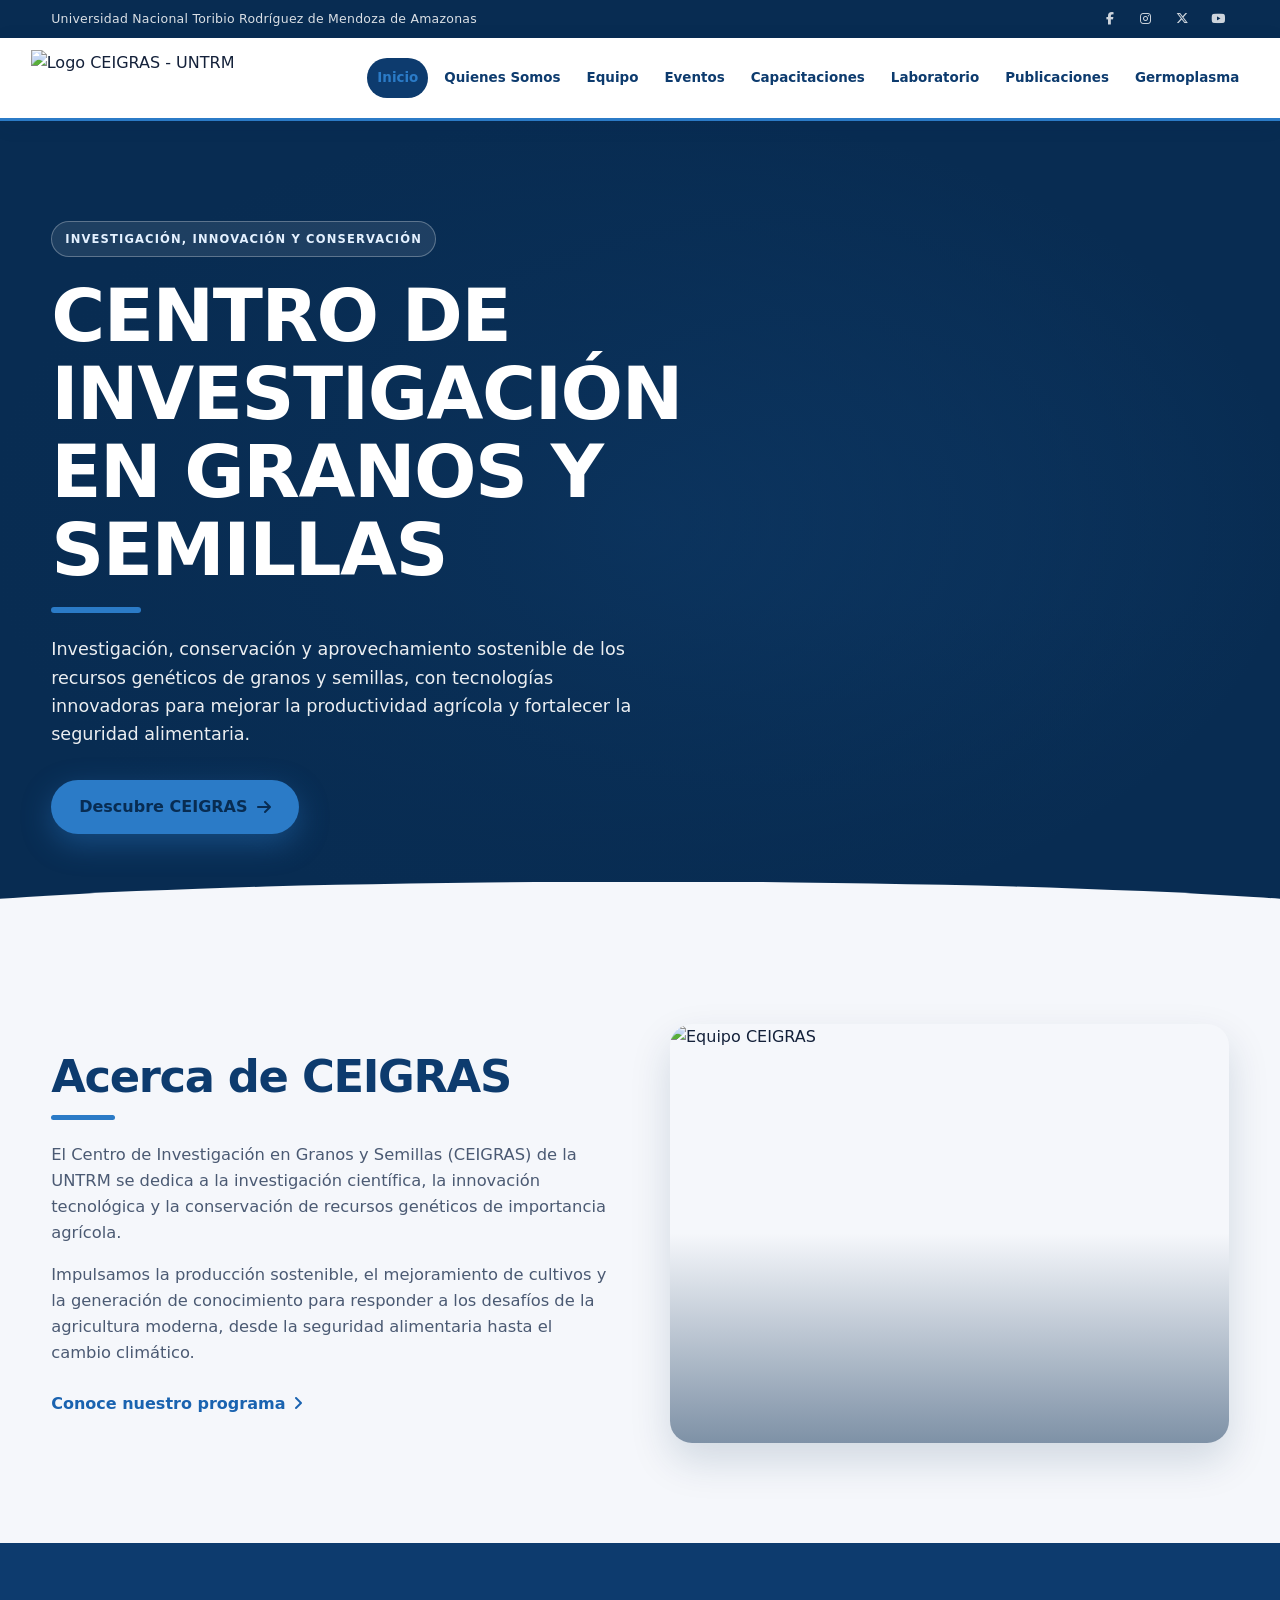
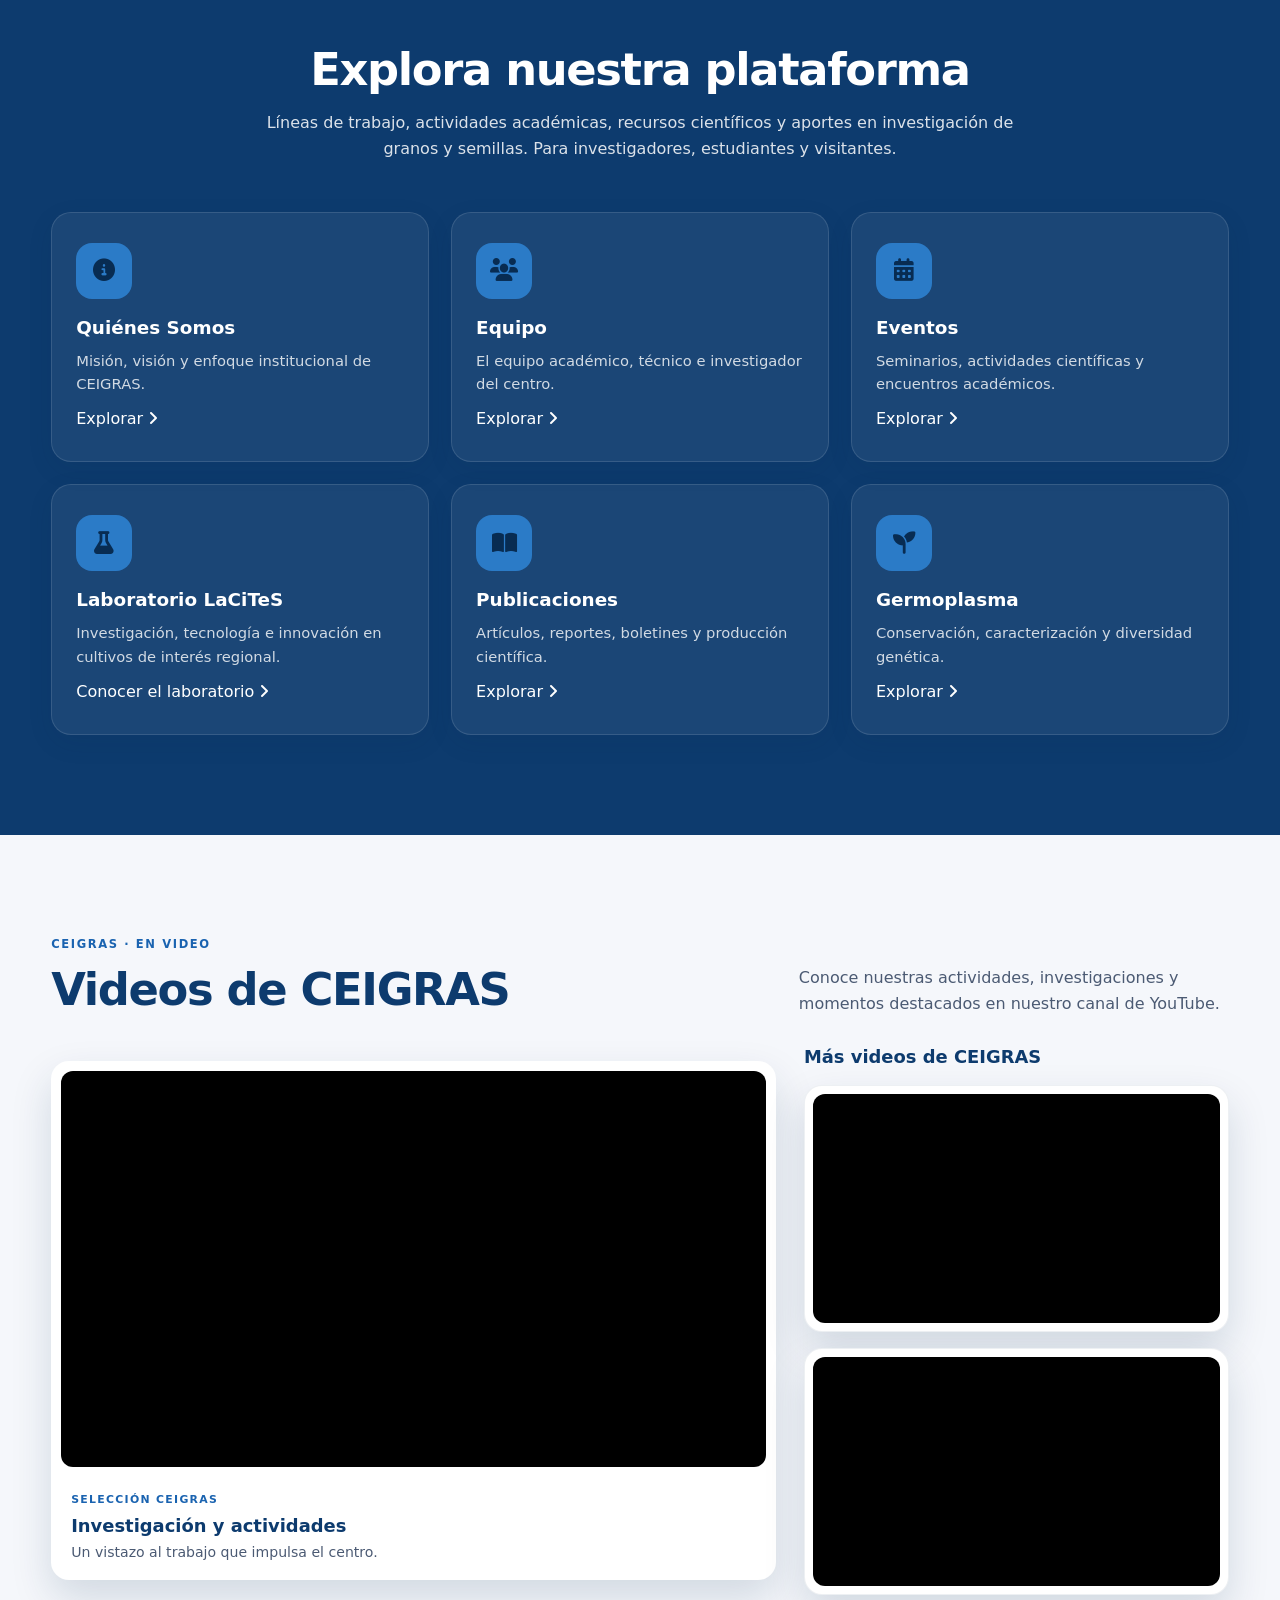
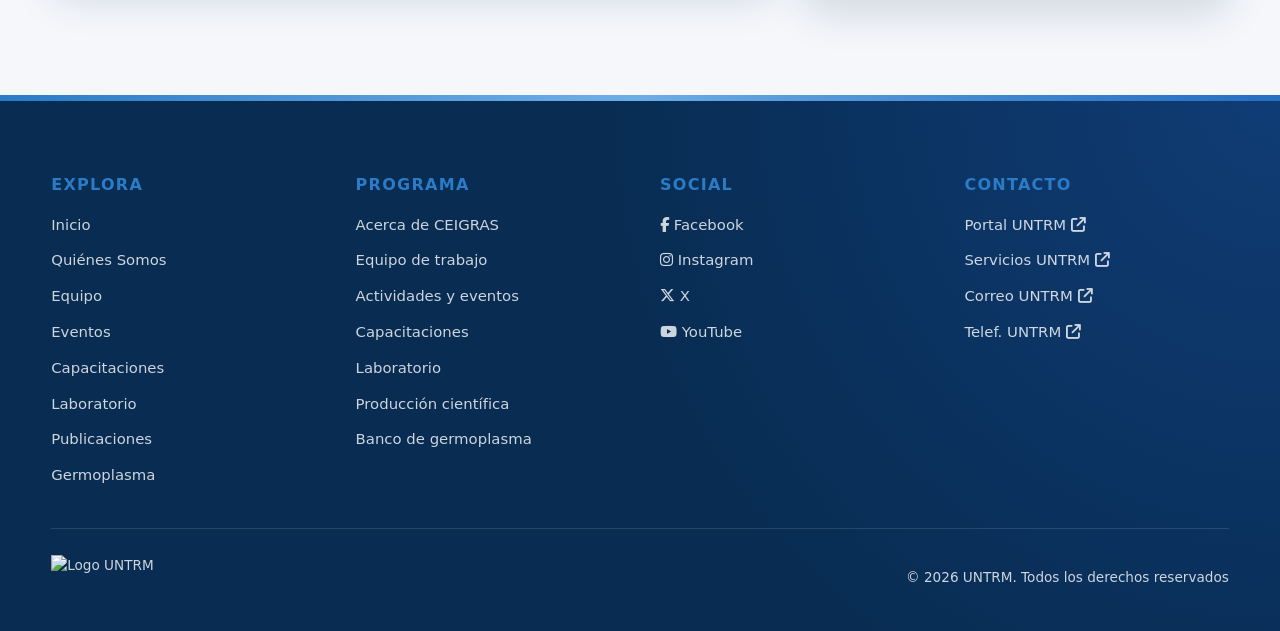
==== commit 7074022c: "updt" ====
--- a/docs/index.html
+++ b/docs/index.html
@@ -54,14 +54,9 @@
   <!-- HERO -->
   <section class="hero">
     <div class="video-wrapper">
-      <iframe
-        class="hero-video"
-        src="https://www.youtube.com/embed/NlXbWXV09ro?autoplay=1&mute=1&loop=1&playlist=NlXbWXV09ro&controls=0&modestbranding=1&showinfo=0&rel=0&iv_load_policy=3&disablekb=1&playsinline=1&enablejsapi=1"
-        title="Video CEIGRAS"
-        frameborder="0"
-        allow="autoplay; fullscreen; picture-in-picture"
-        allowfullscreen>
-      </iframe>
+      <video class="hero-video" autoplay muted loop playsinline preload="metadata" aria-hidden="true">
+        <source src="image/ceigras.mp4" type="video/mp4">
+      </video>
     </div>
 
     <div class="hero-overlay"></div>
--- a/docs/styles.css
+++ b/docs/styles.css
@@ -168,26 +168,22 @@
   position: absolute;
   inset: 0;
   overflow: hidden;
-  background: #000;
+  display: grid;
+  place-items: center;
+  background: radial-gradient(ellipse at center, var(--azul-700), var(--azul-900) 72%);
 }
 .hero-video {
   position: absolute;
-  top: 50%;
-  left: 50%;
-  width: 177.78vh;   /* alto del contenedor * 16/9 */
-  height: 56.25vw;   /* ancho del contenedor * 9/16 */
-  min-width: 100%;
-  min-height: 100%;
-  transform: translate(-50%, -50%);
+  z-index: 1;
+  inset: 0;
+  width: 100%;
+  height: 100%;
+  object-fit: cover;
+  object-position: center;
   border: 0;
   pointer-events: none;
-  background: #000;
+  background: transparent;
   filter: brightness(0.7) saturate(0.9);
-}
-.hero-video iframe,
-.hero-video object,
-.hero-video embed {
-  pointer-events: none;
 }
 .hero-overlay {
   position: absolute;
